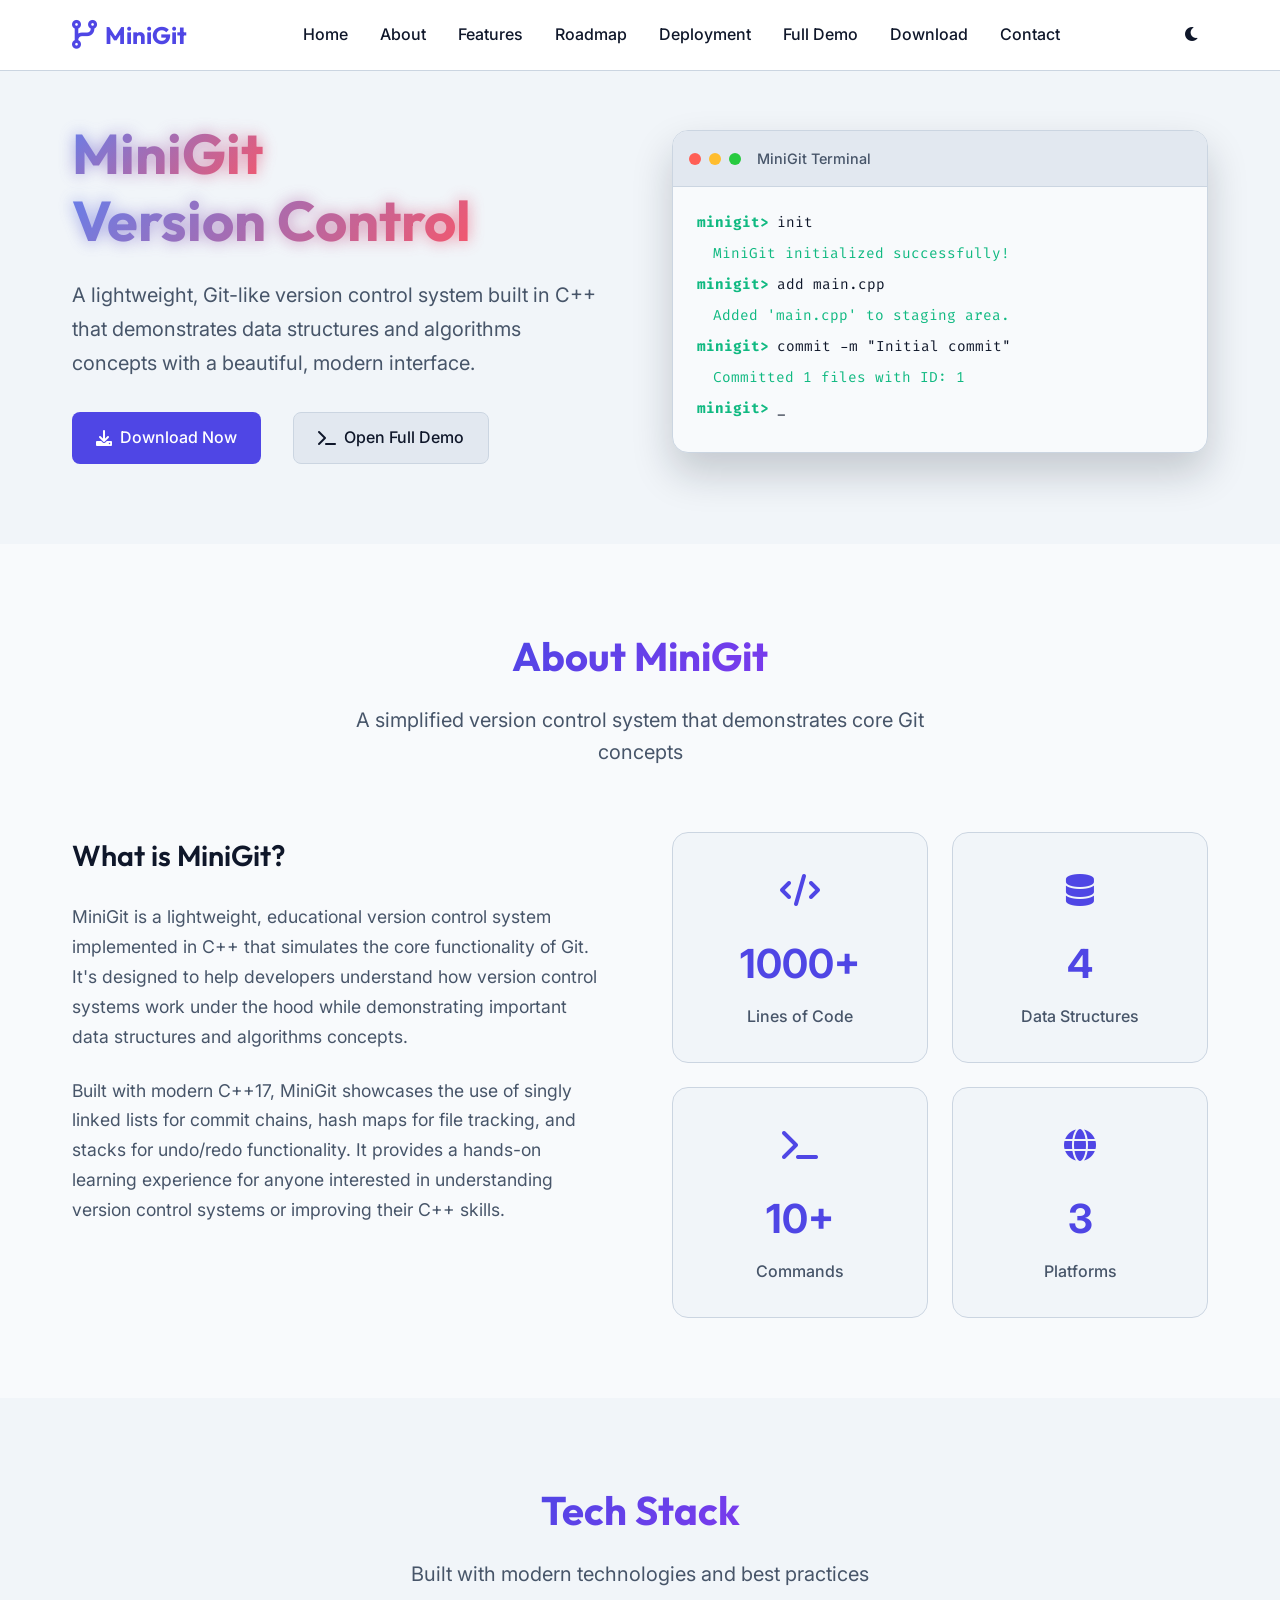
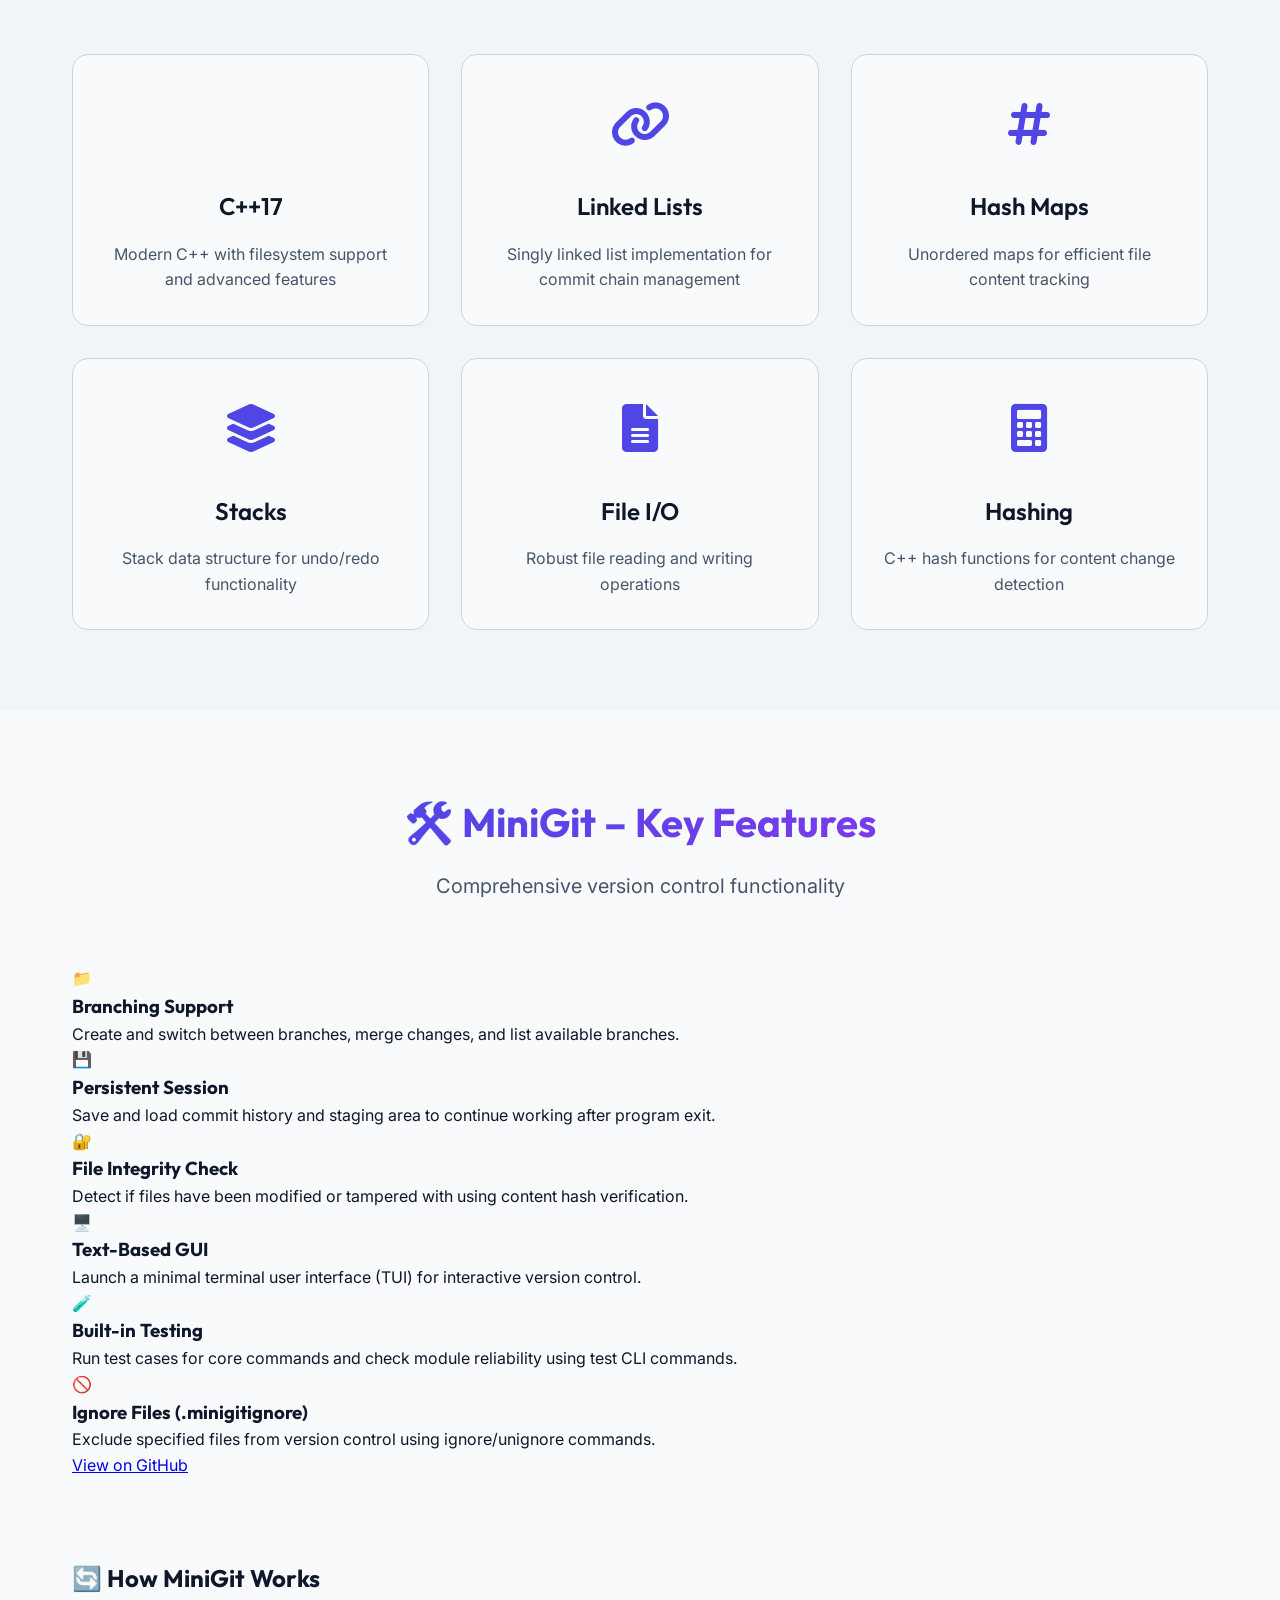
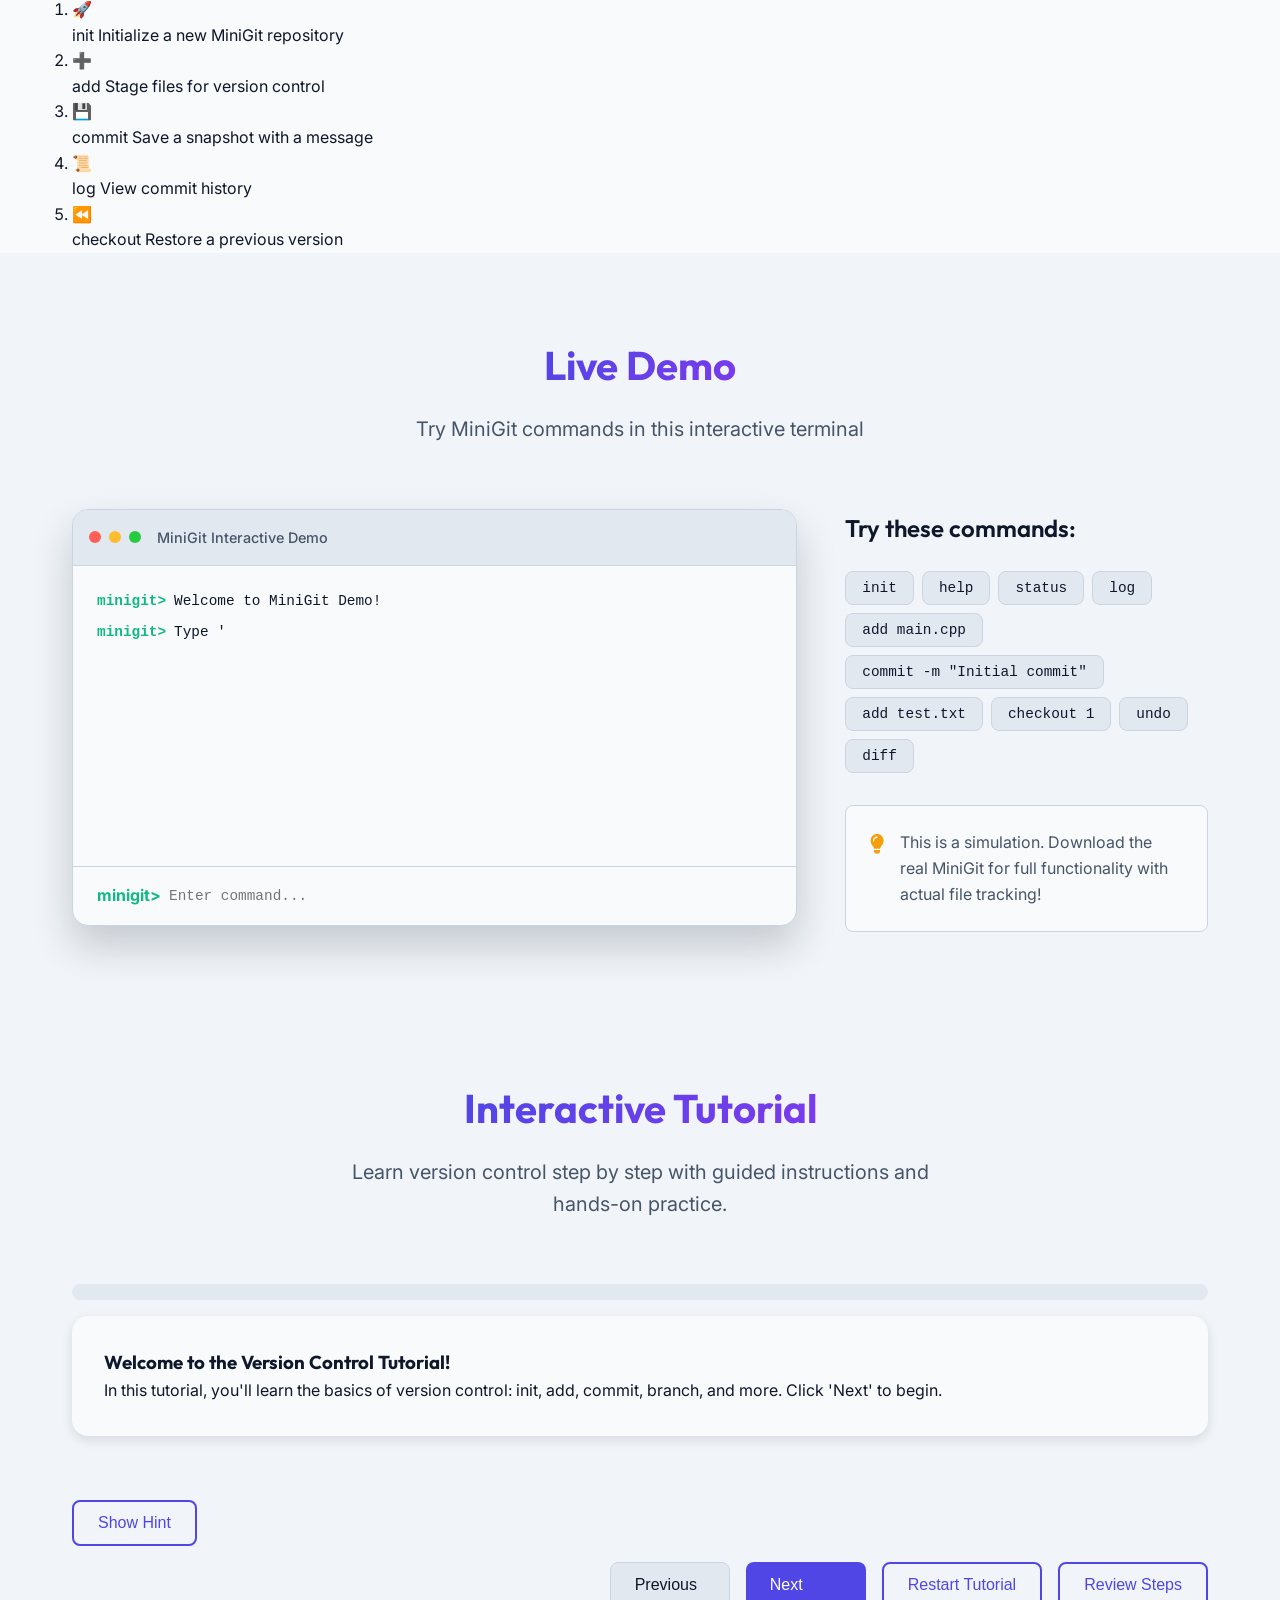
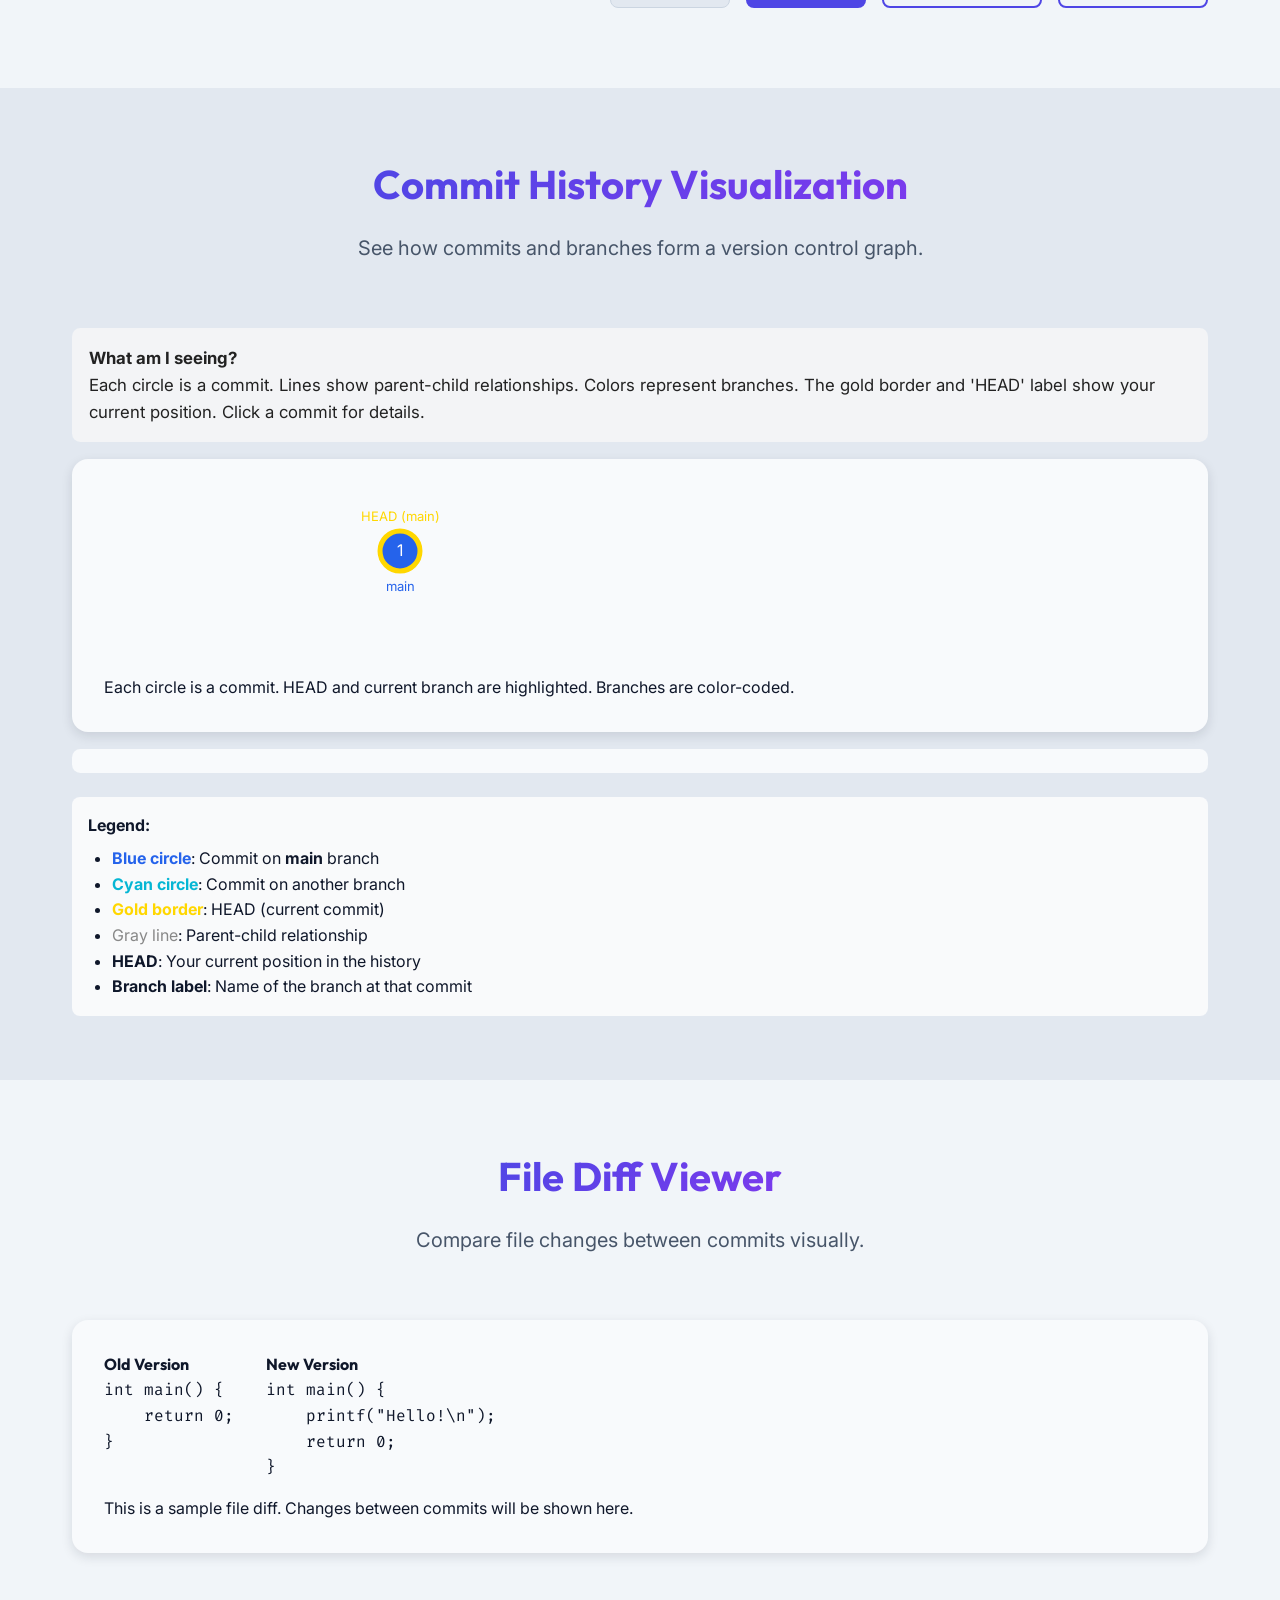
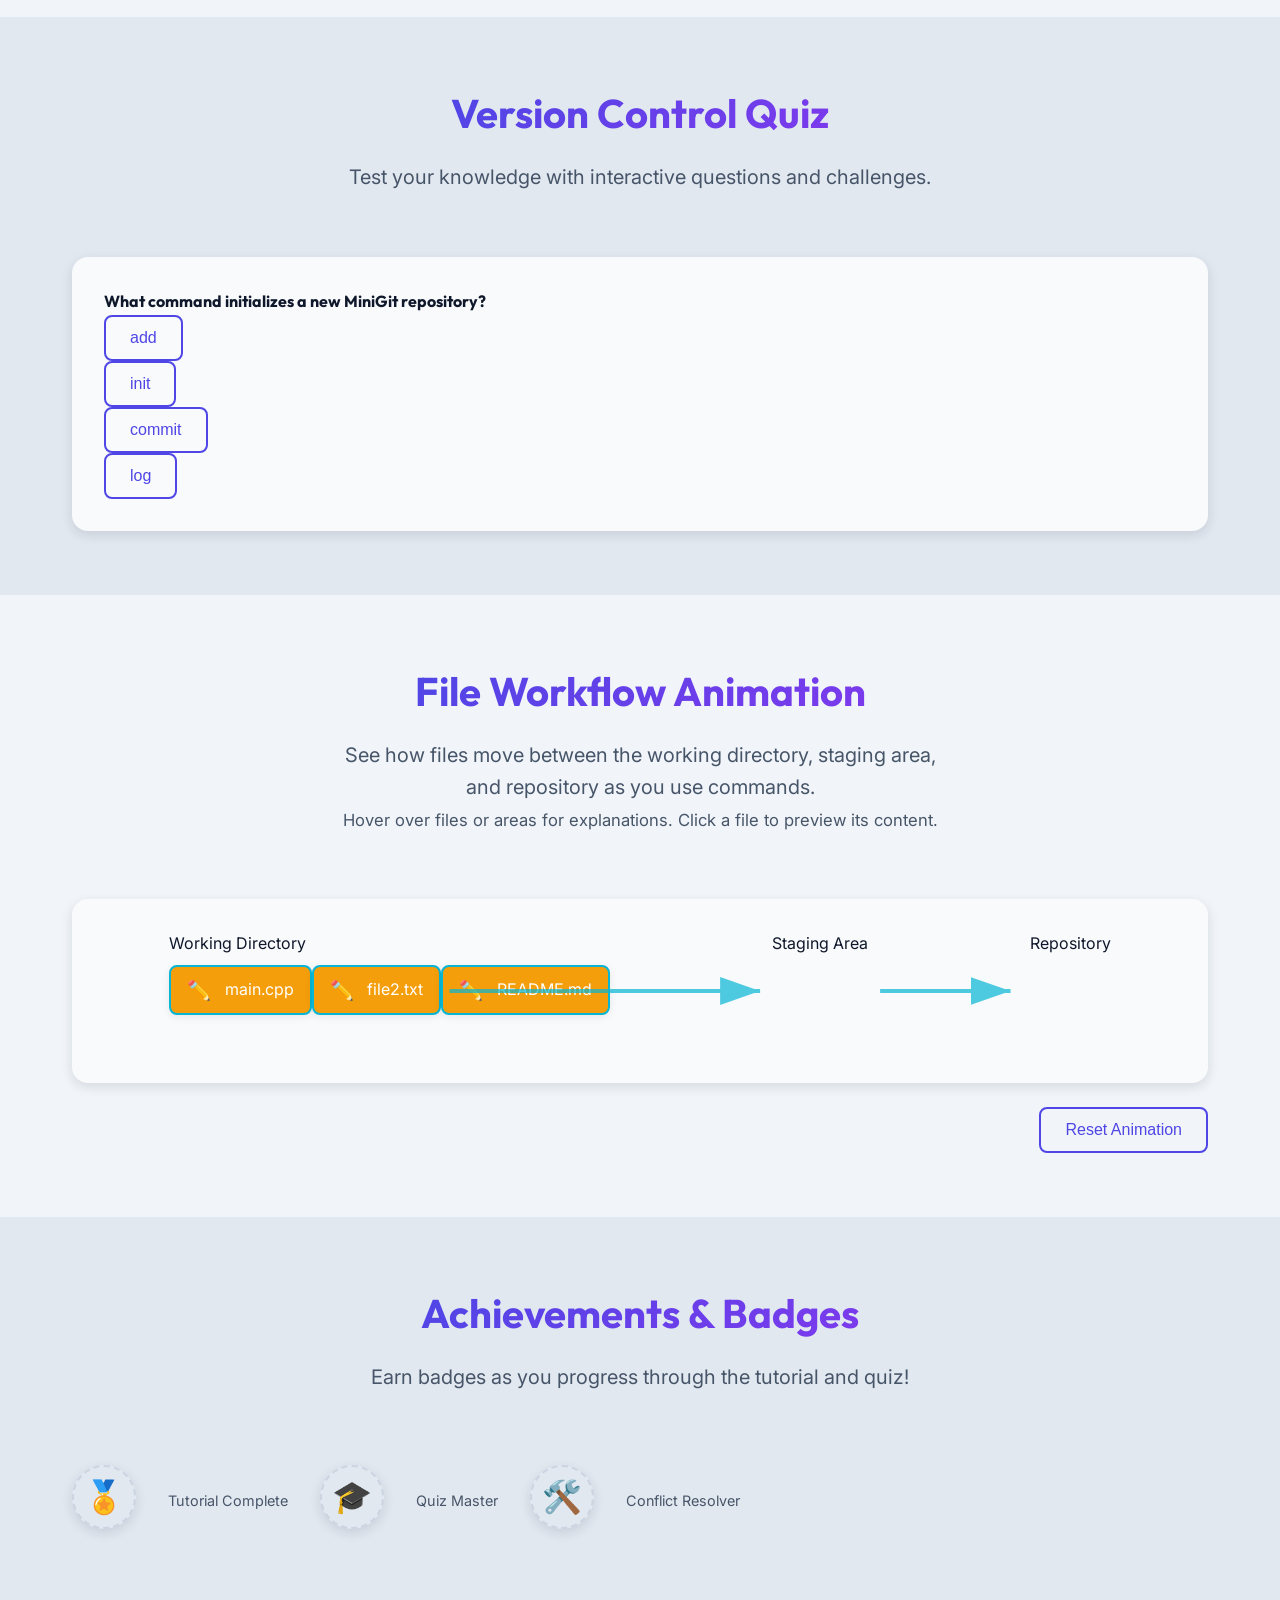
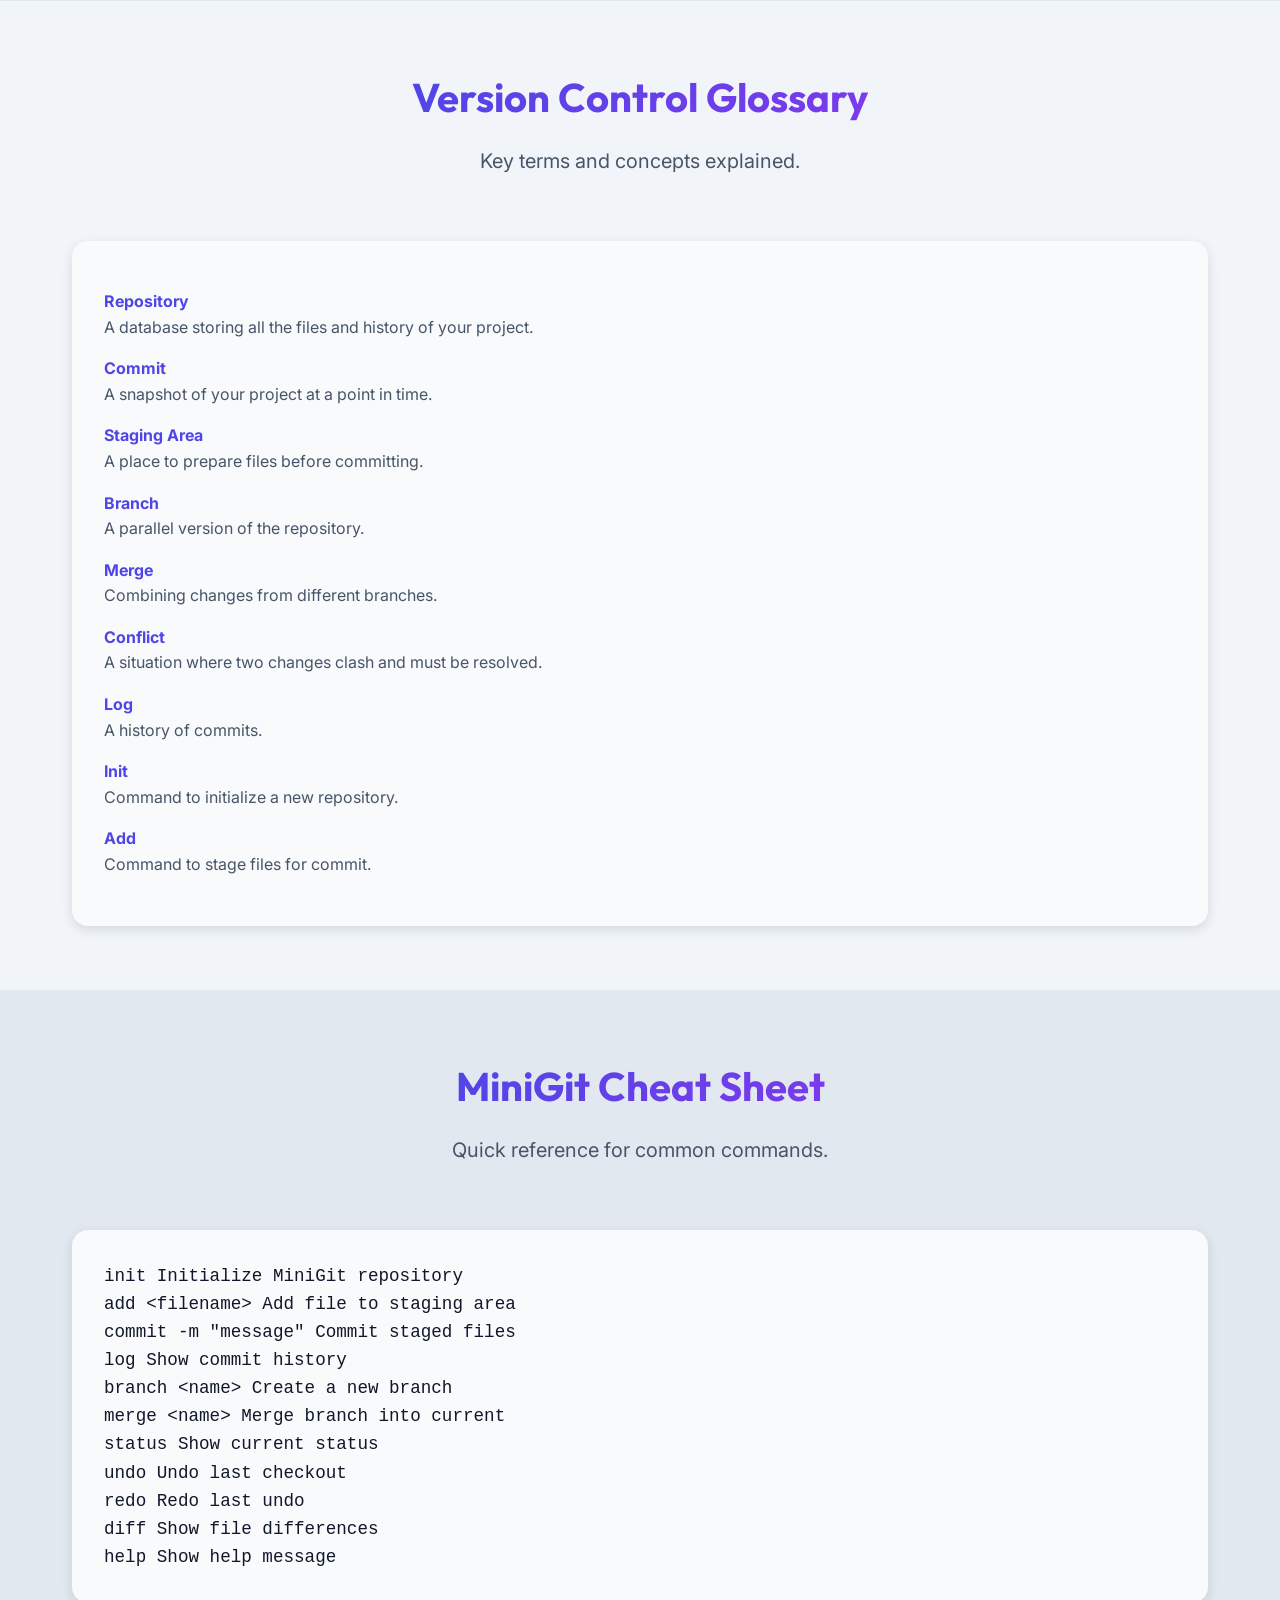
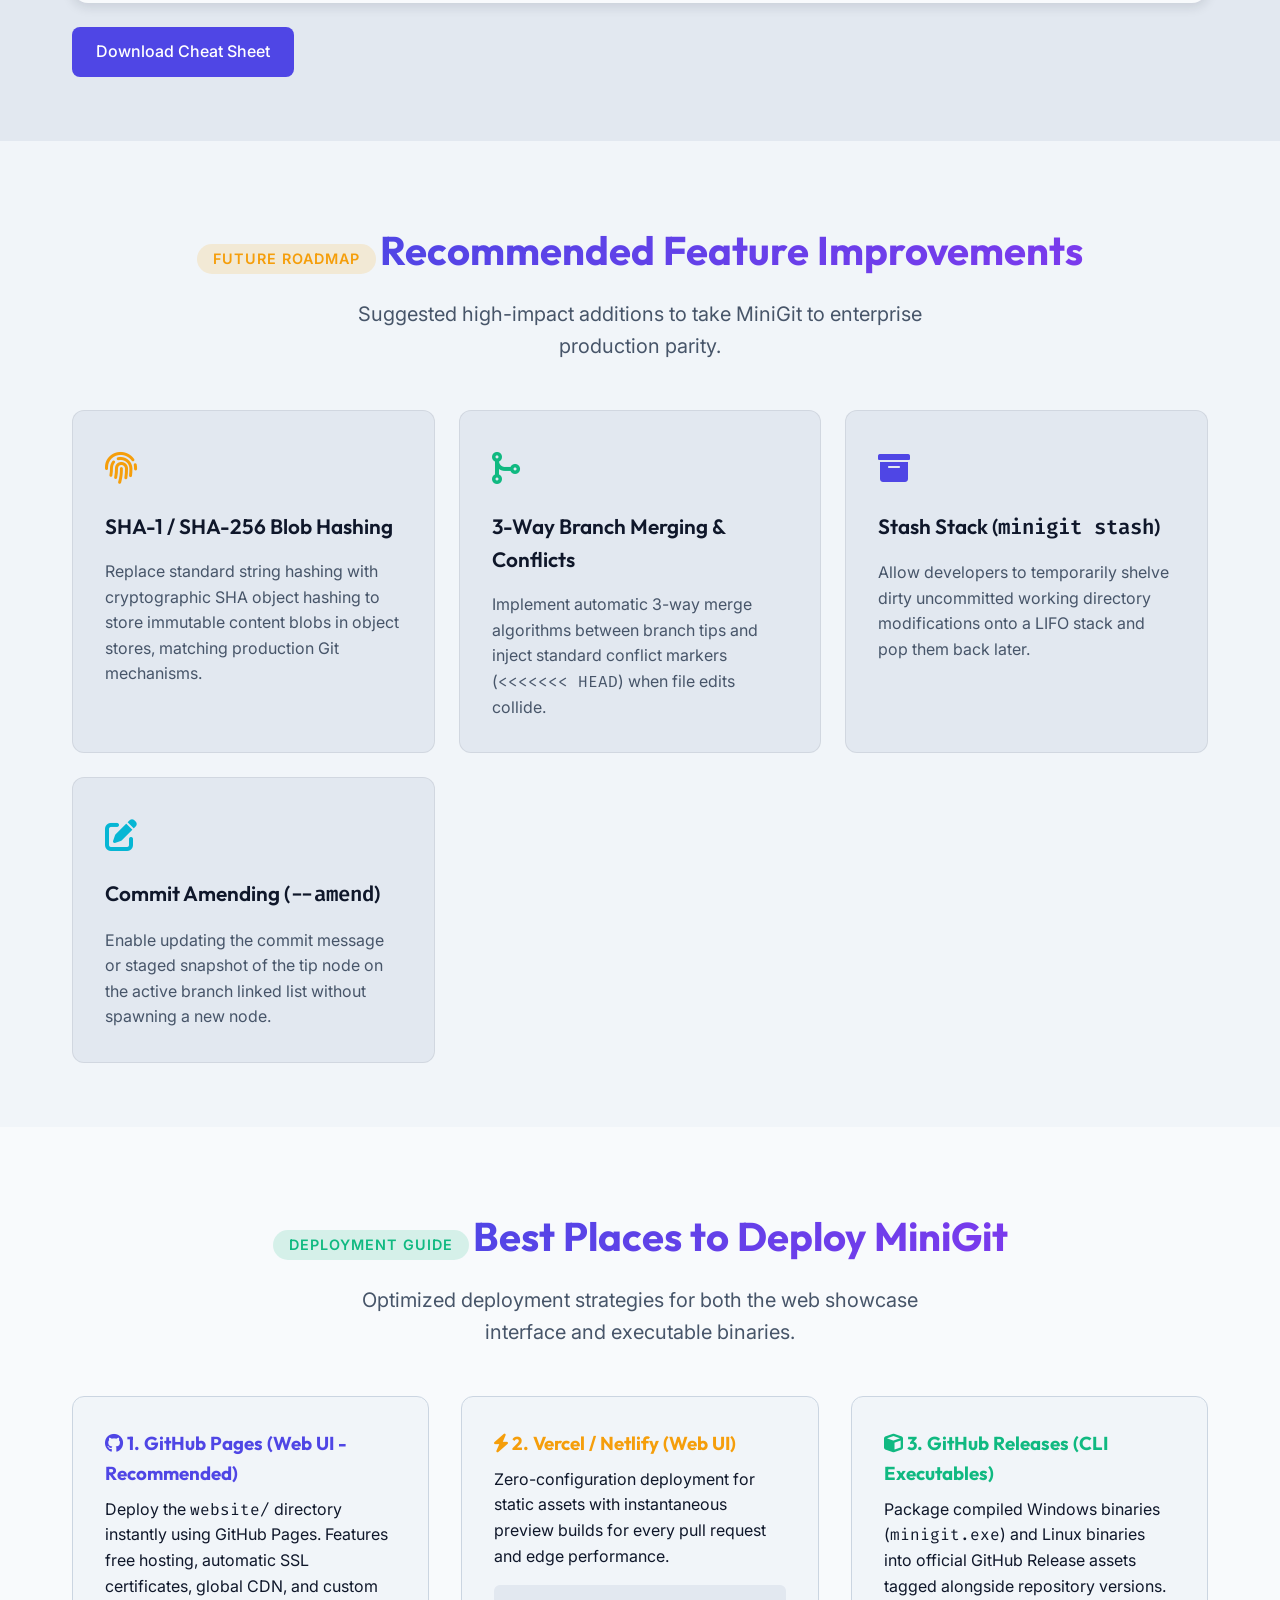
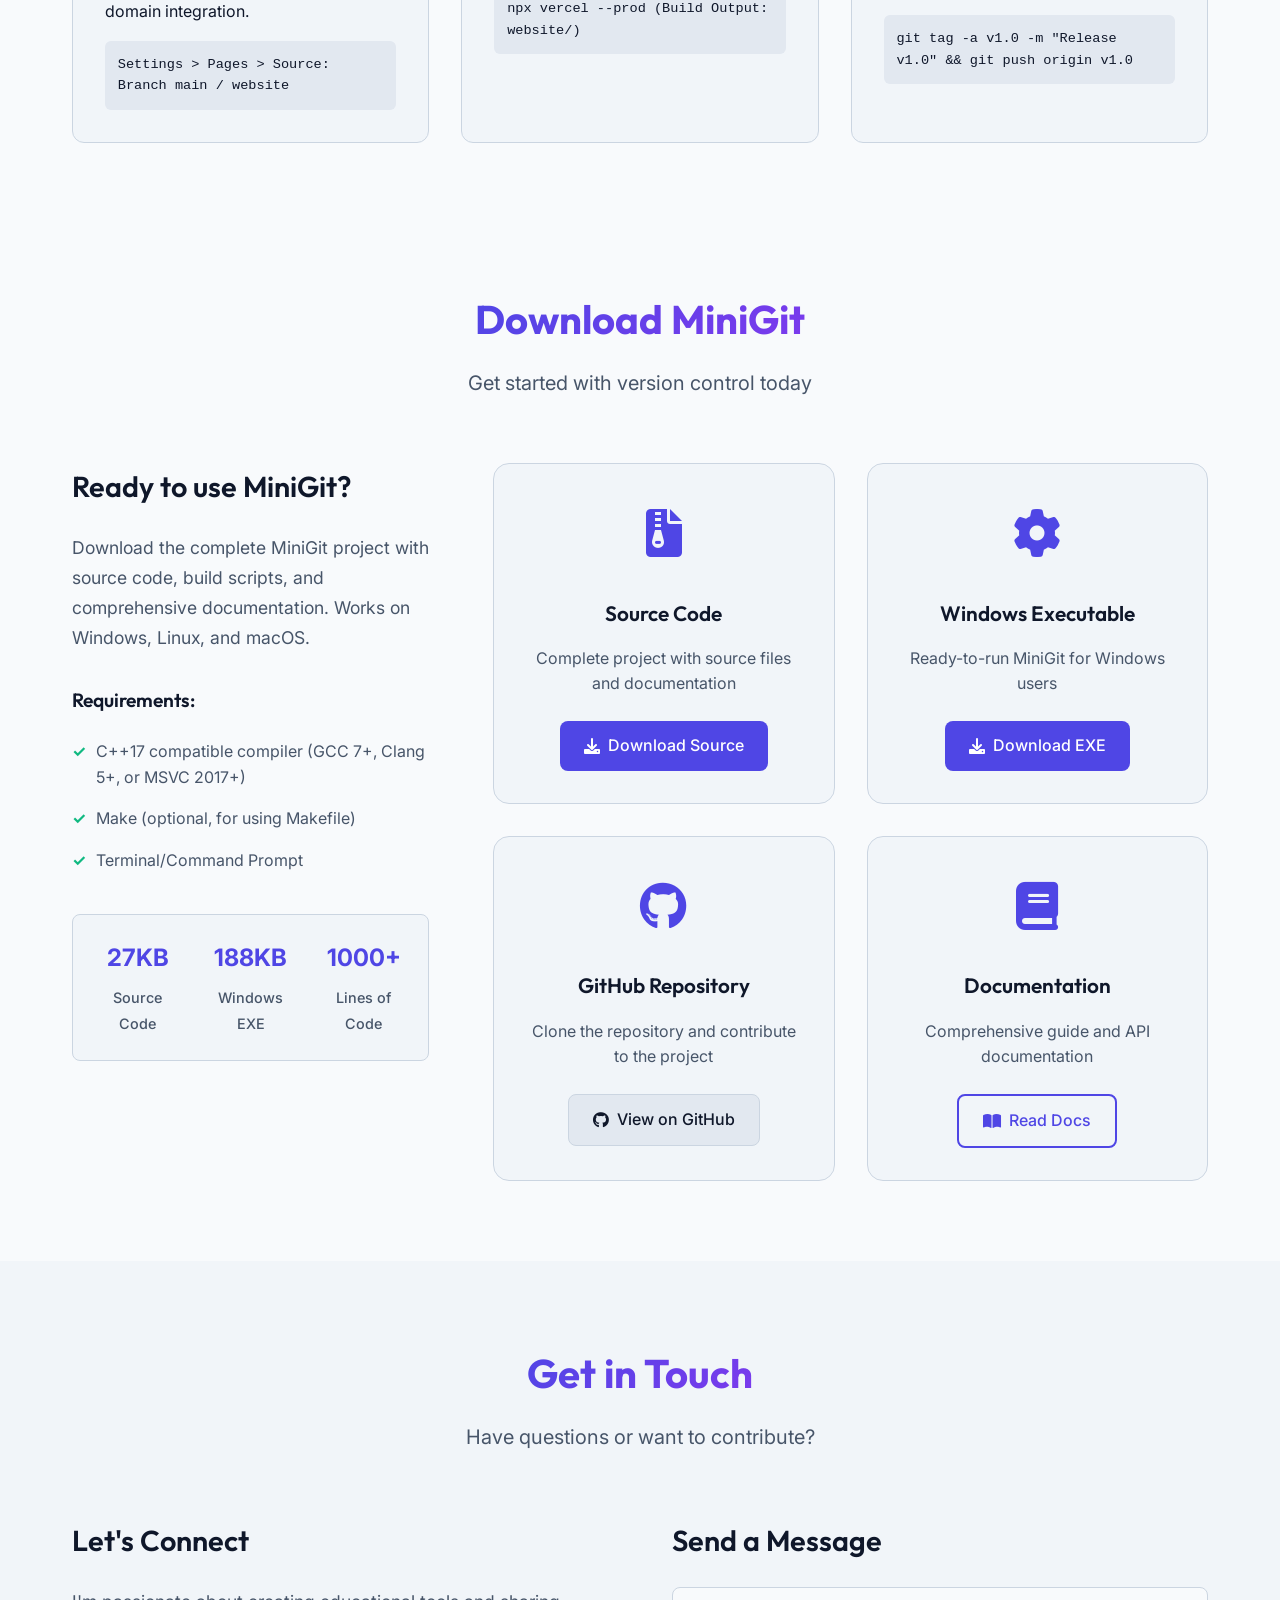
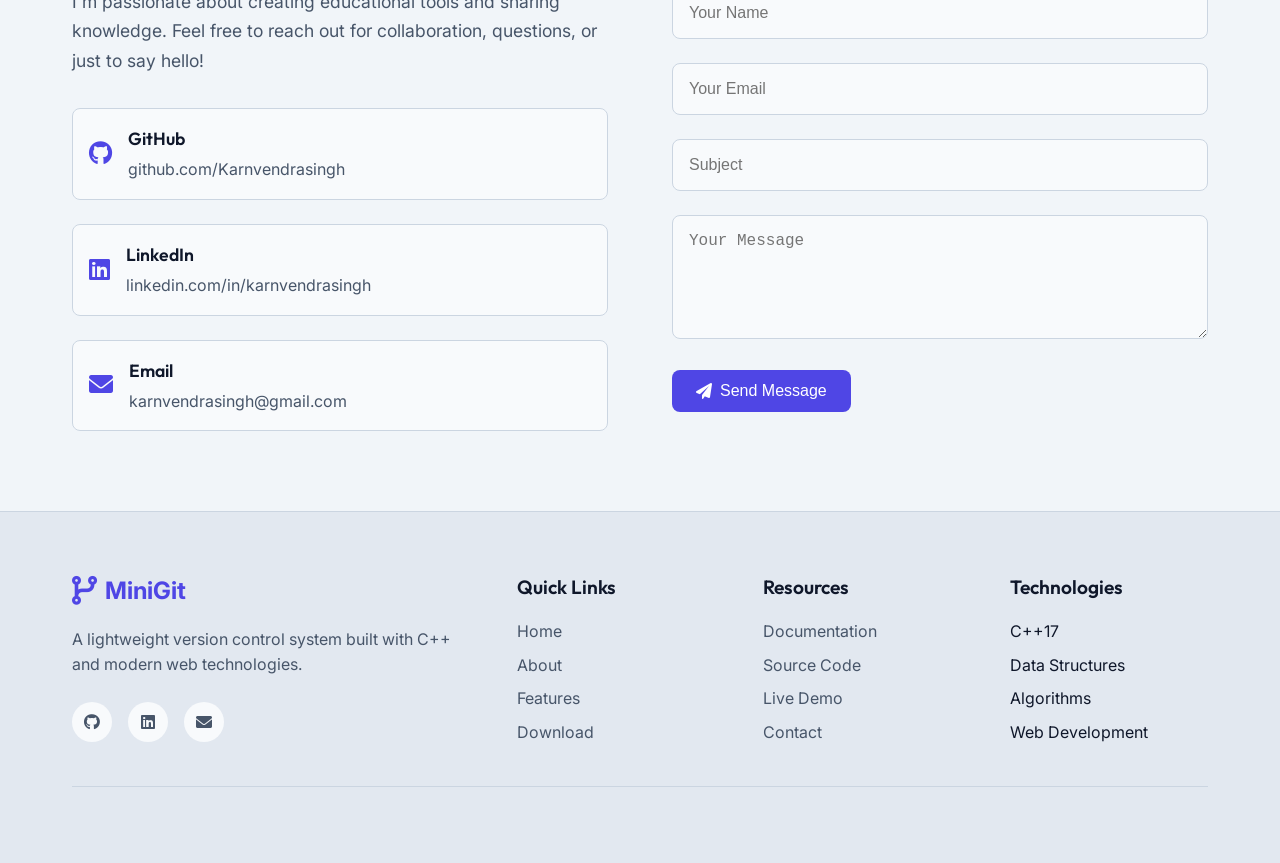
==== index.html @ 8b7ac1dd "ci & deployment: add root index.html redirect and GitHub Pages deployment workflow" ====
<!DOCTYPE html>
<html lang="en">
<head>
    <meta charset="UTF-8">
    <meta name="viewport" content="width=device-width, initial-scale=1.0">
    <meta http-equiv="refresh" content="0; url=./website/index.html">
    <title>MiniGit - Lightweight C++ Version Control System</title>
    <script>
        window.location.replace("./website/index.html");
    </script>
</head>
<body style="background-color: #0b0f17; color: #f8fafc; font-family: sans-serif; display: flex; align-items: center; justify-content: center; height: 100vh; margin: 0;">
    <div style="text-align: center;">
        <h2 style="color: #6366f1;">Loading MiniGit Portfolio & Terminal...</h2>
        <p>If you are not redirected automatically, <a href="./website/index.html" style="color: #f59e0b;">click here to open MiniGit</a>.</p>
    </div>
</body>
</html>
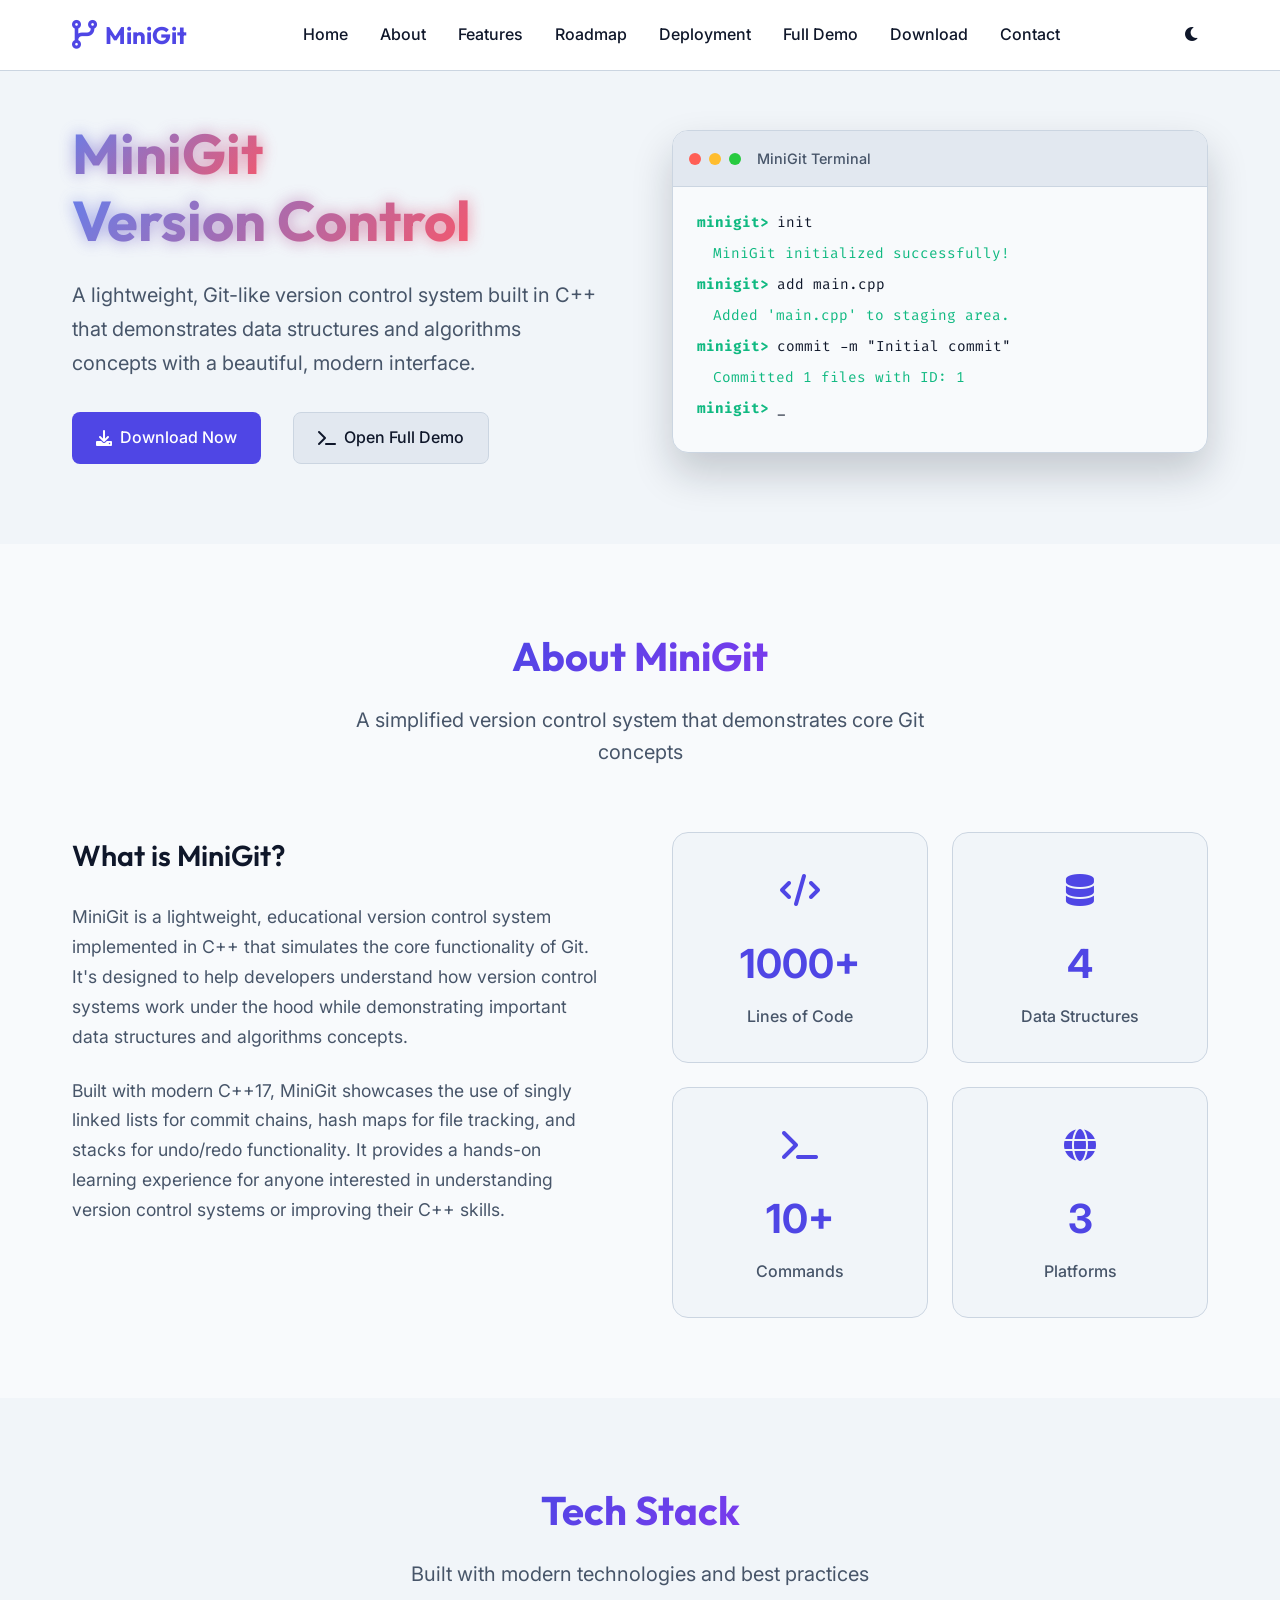
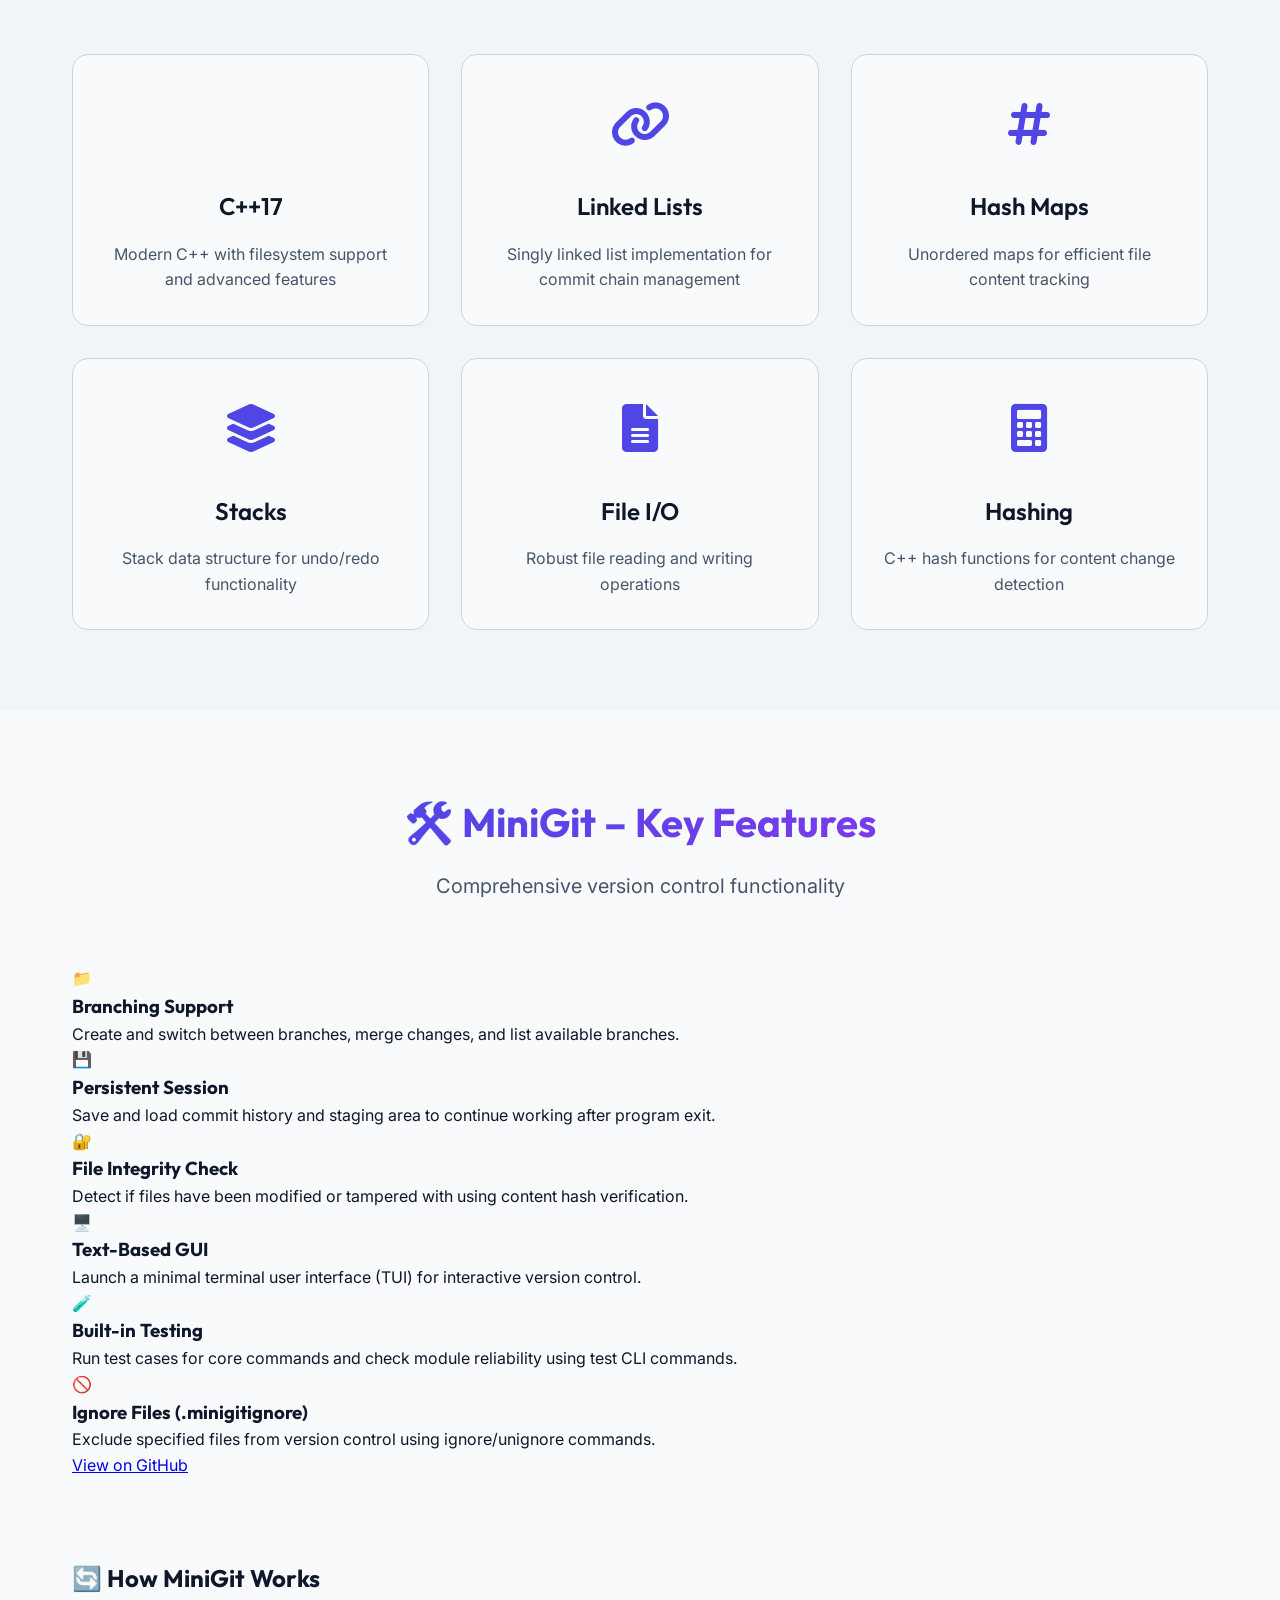
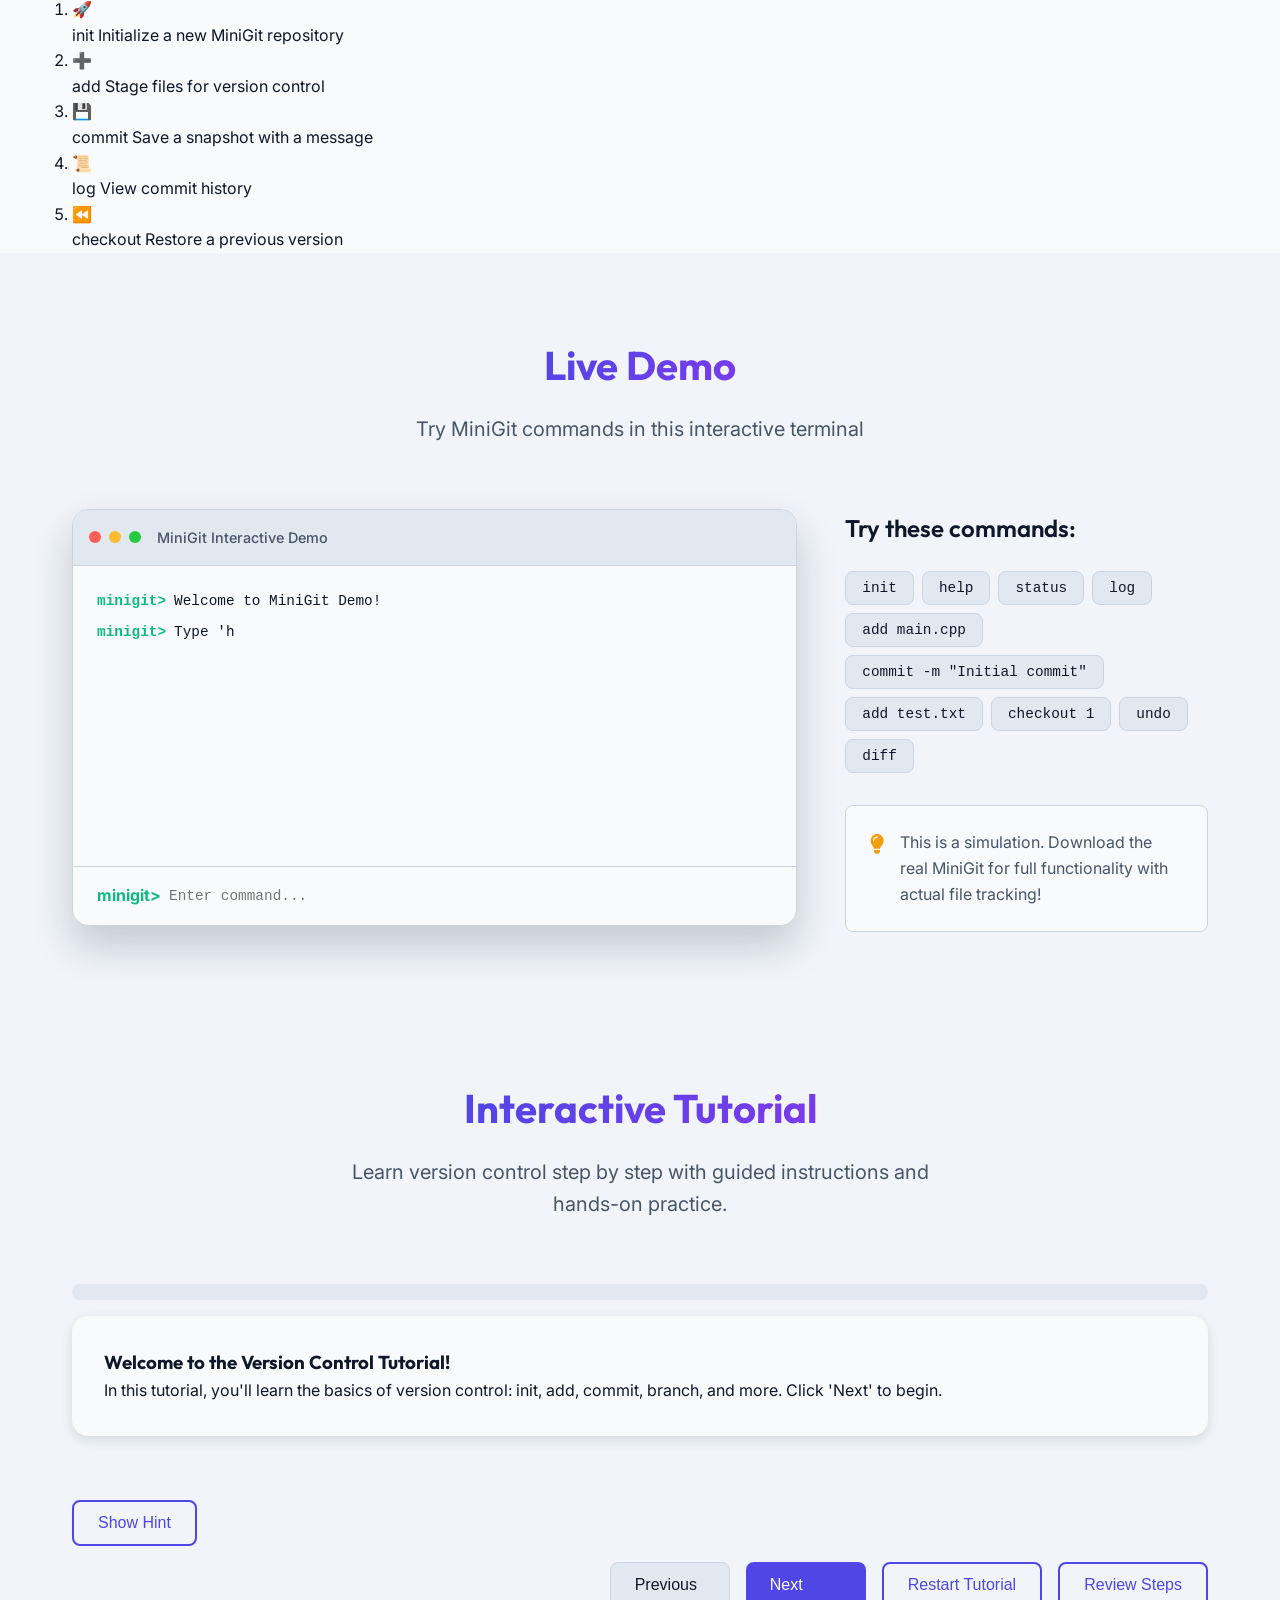
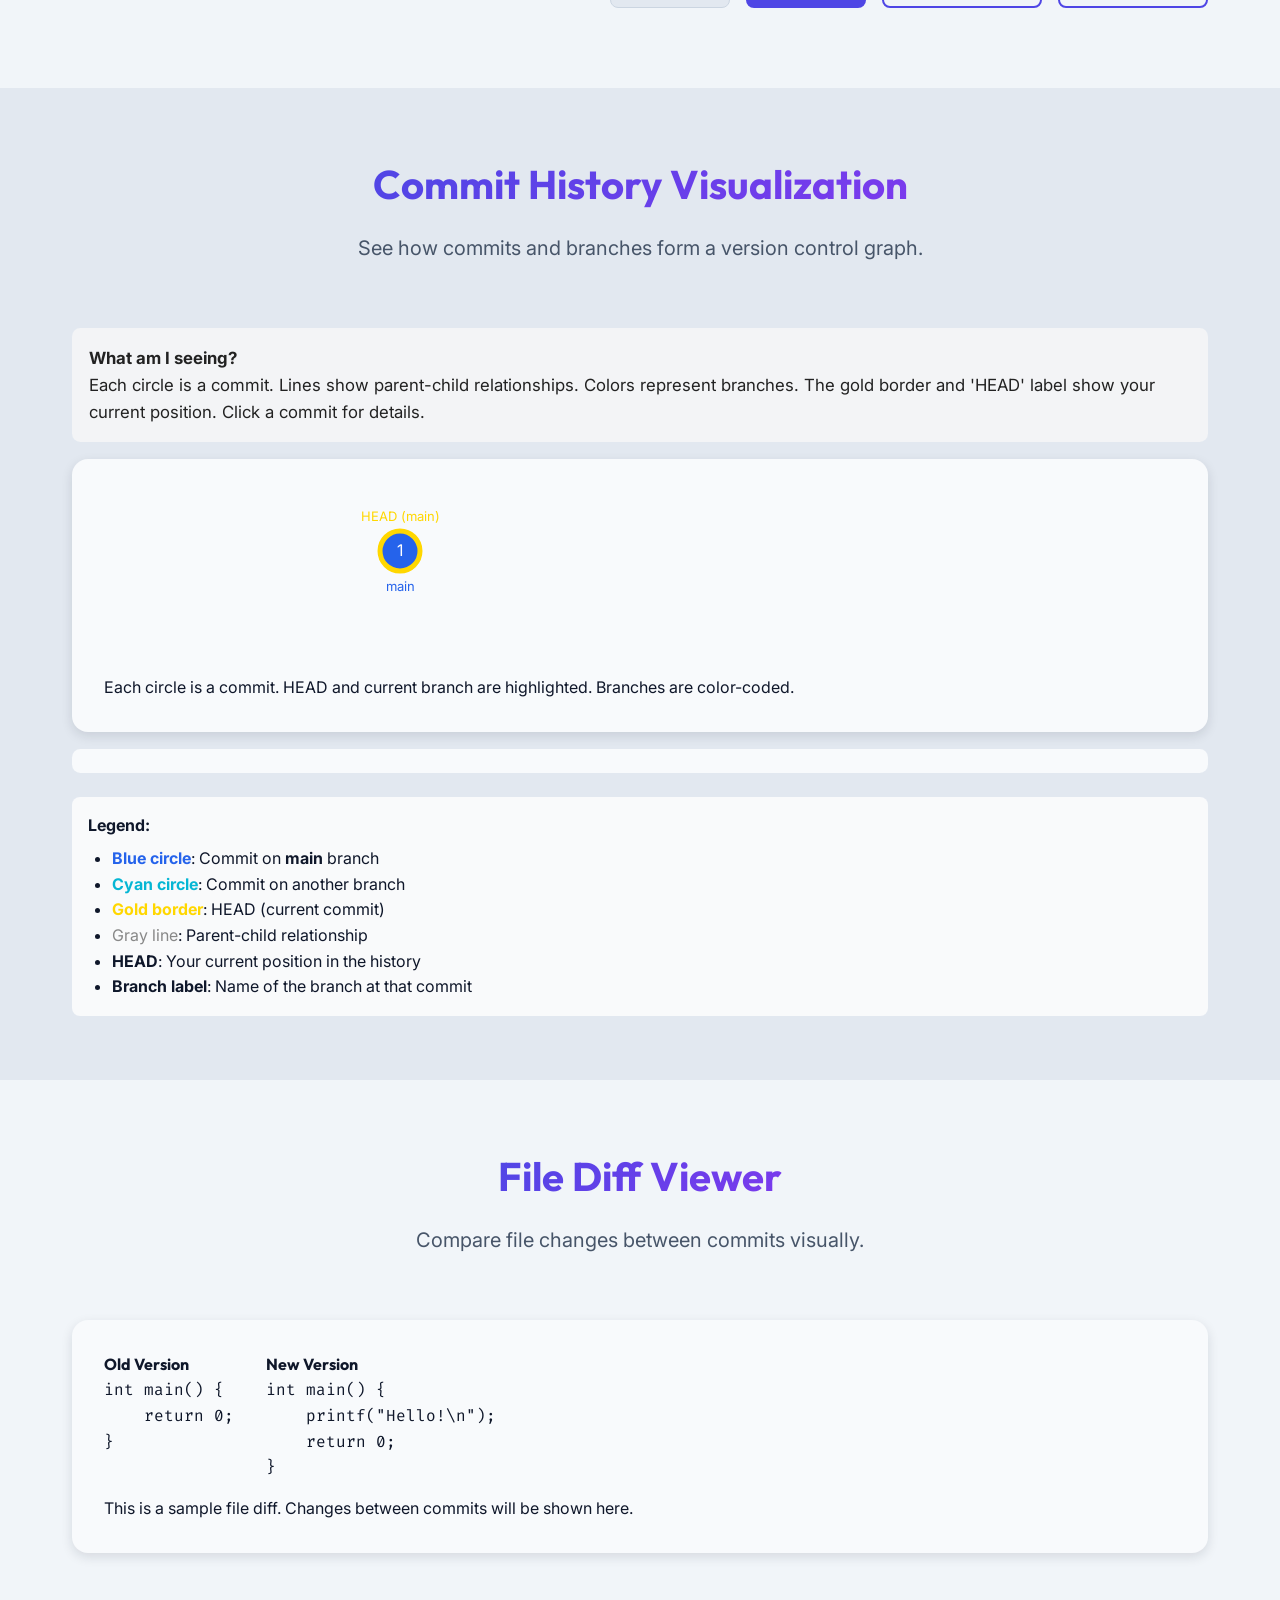
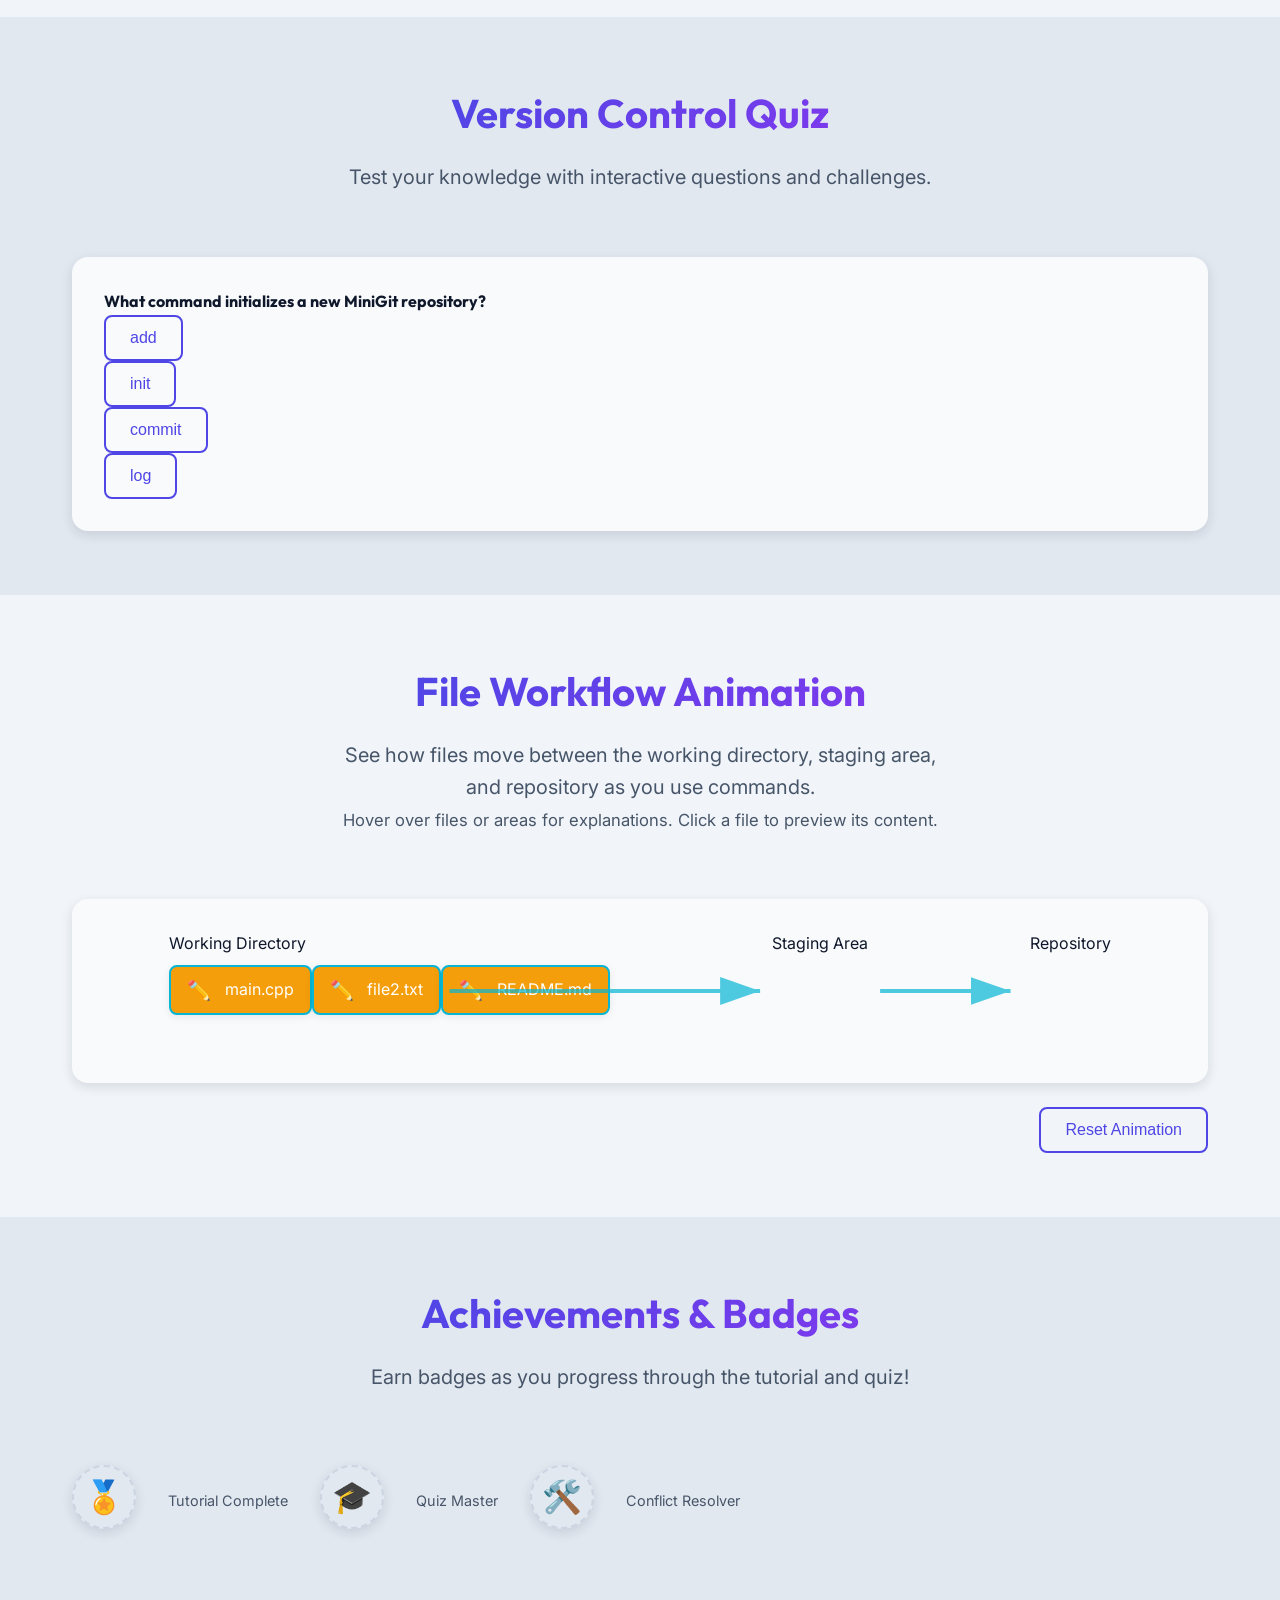
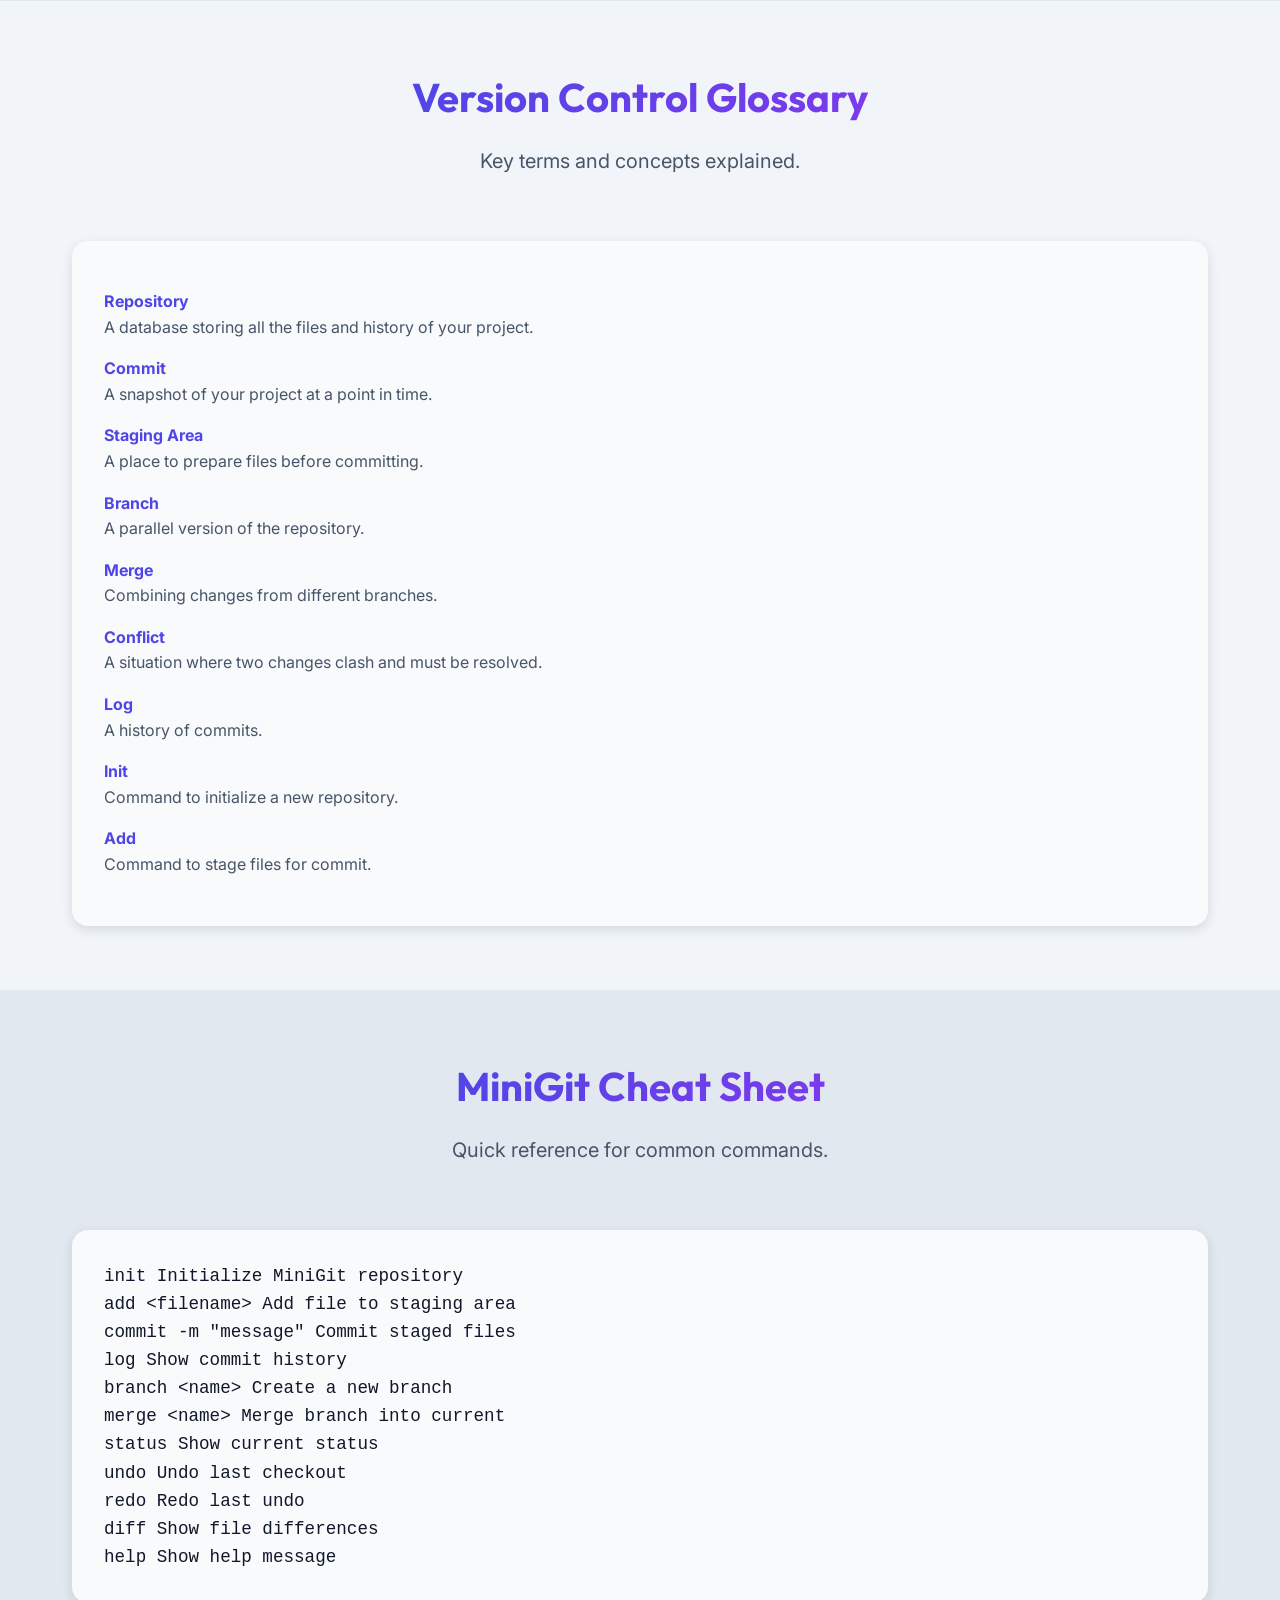
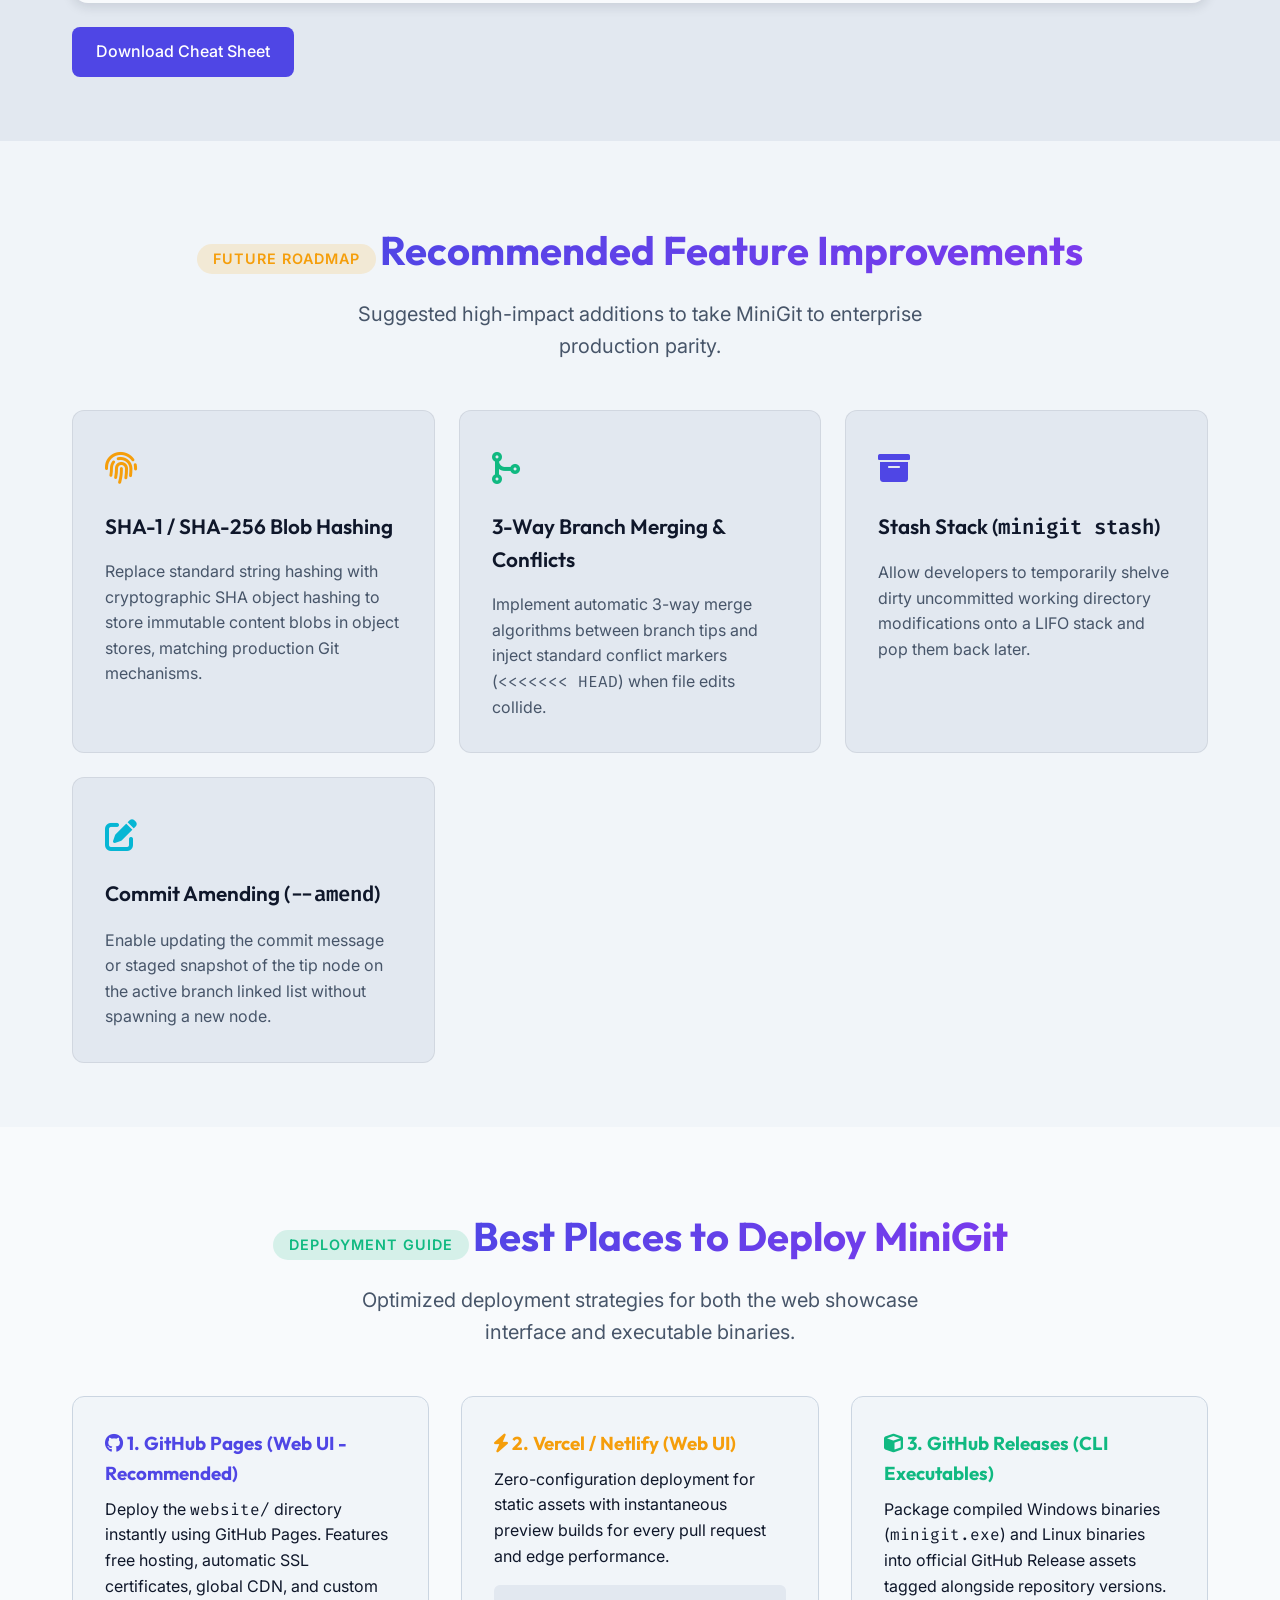
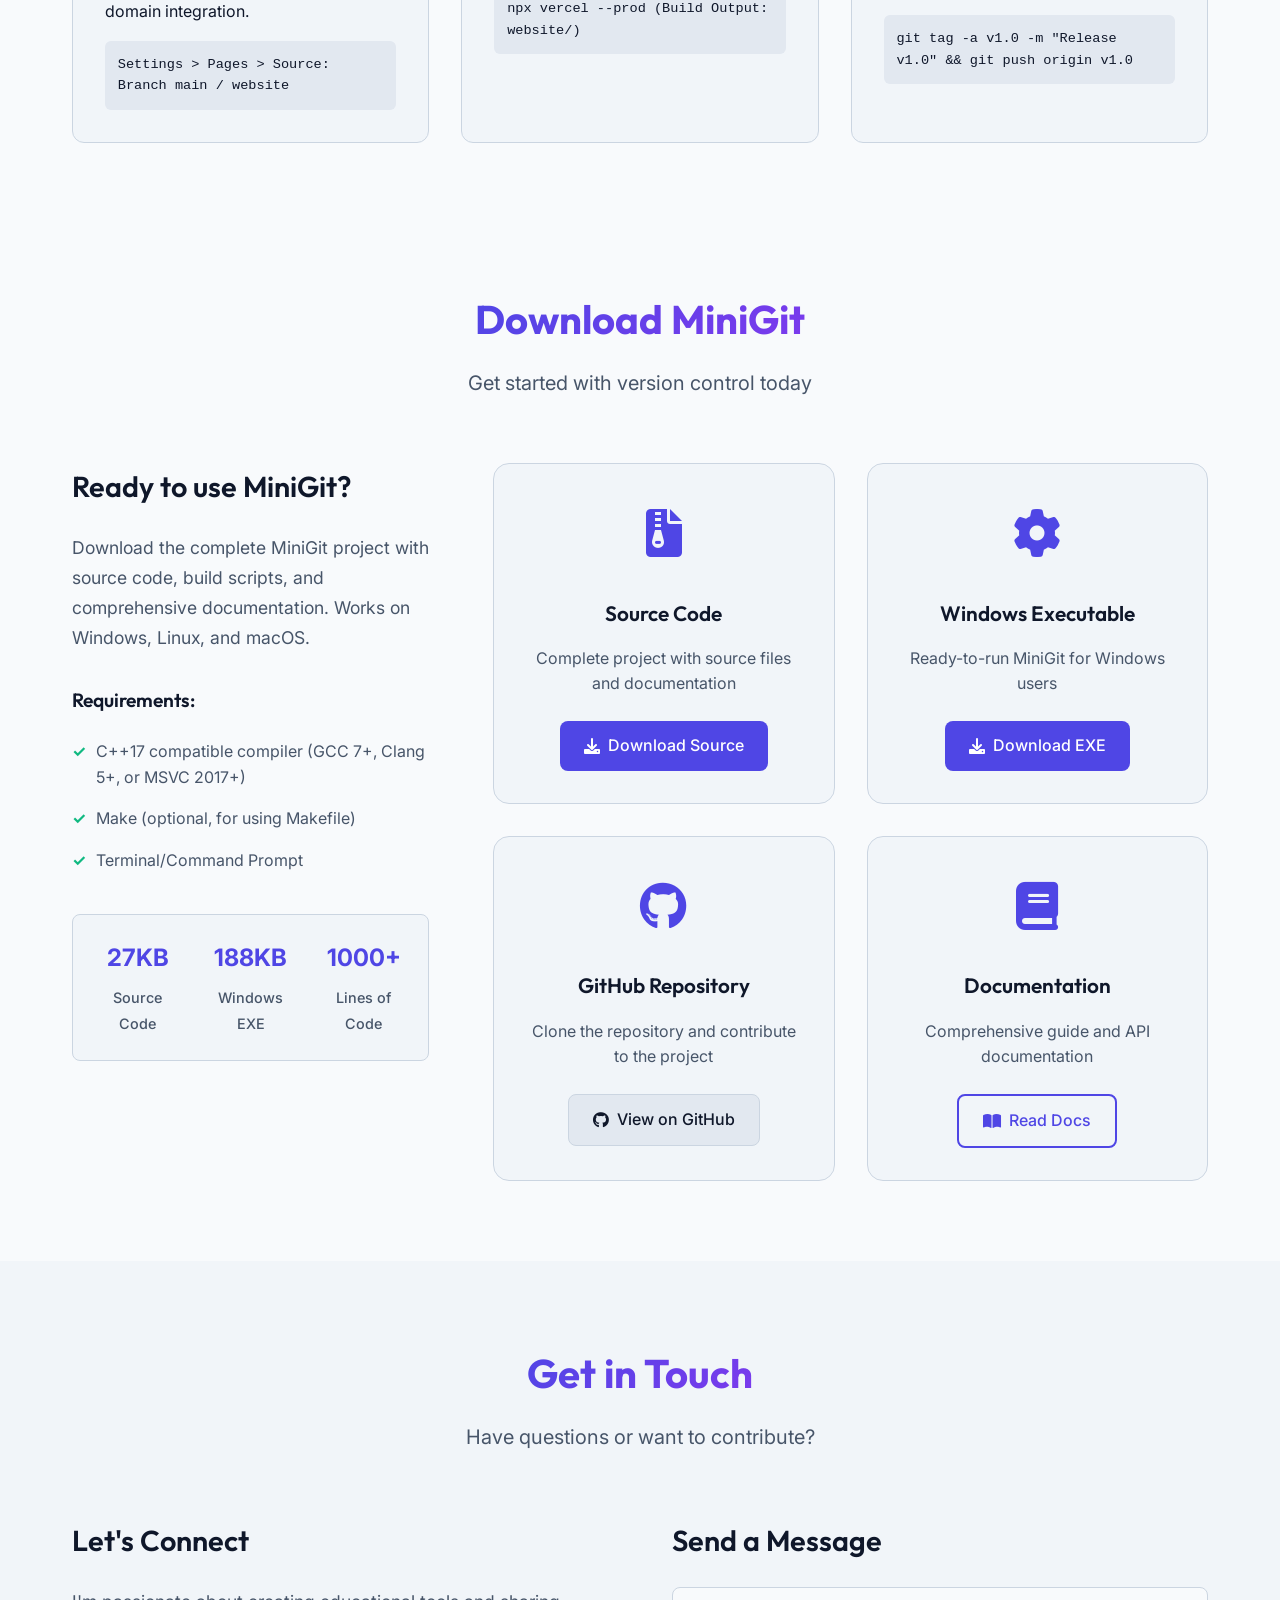
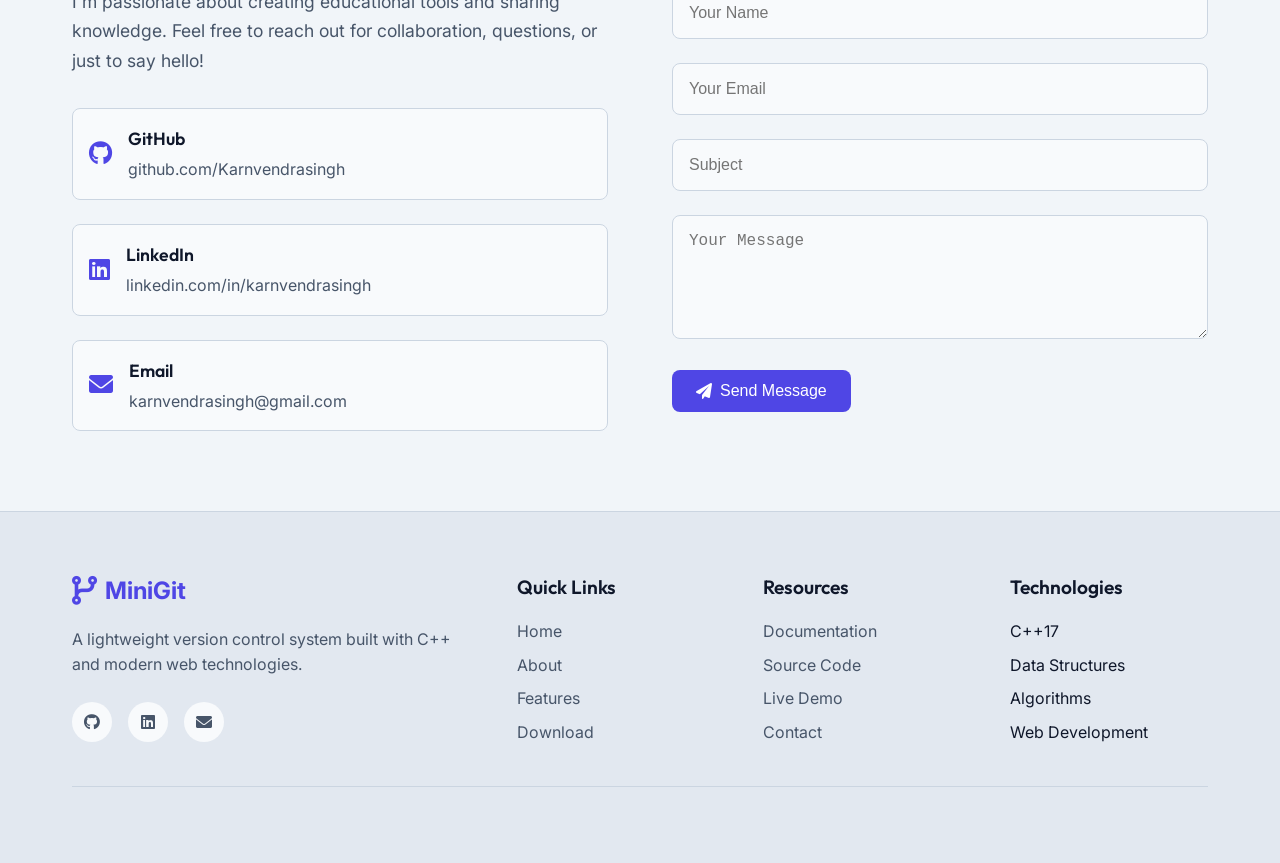
==== commit 424efa8e: "fix: move web UI to repository root, add .nojekyll, update GitHub Pages deploy workflow and live URL" ====
--- a/index.html
+++ b/index.html
@@ -3,16 +3,852 @@
 <head>
     <meta charset="UTF-8">
     <meta name="viewport" content="width=device-width, initial-scale=1.0">
-    <meta http-equiv="refresh" content="0; url=./website/index.html">
     <title>MiniGit - Lightweight C++ Version Control System</title>
+    <meta name="description" content="MiniGit is a lightweight, open-source version control system built in C++. Experience branching, commit history, file integrity, and more. Perfect for learning Git concepts and C++ data structures.">
+    <meta name="keywords" content="MiniGit, version control, C++, git, lightweight, open source, educational, commit, branch, file integrity, terminal, TUI, data structures, project, code, software, repository, source control, staging, commit history, undo, redo, merge, ignore, test, CLI, persistent session, educational project">
+    <meta name="author" content="Your Name">
+    <link rel="stylesheet" href="styles.css">
+    <link href="https://cdnjs.cloudflare.com/ajax/libs/font-awesome/6.0.0/css/all.min.css" rel="stylesheet">
+    <link href="https://fonts.googleapis.com/css2?family=Fira+Code:wght@400;500;600&family=Inter:wght@300;400;500;600;700&family=Outfit:wght@400;500;600;700;800&display=swap" rel="stylesheet">
+    <!-- AOS Animate On Scroll CSS -->
+    <link href="https://cdn.jsdelivr.net/npm/aos@2.3.4/dist/aos.css" rel="stylesheet">
+    <!-- Google Analytics GA4 (replace G-XXXXXXXXXX with your Measurement ID) -->
+    <!-- For GDPR compliance, consider showing a cookie consent banner before loading GA -->
+    <script async src="https://www.googletagmanager.com/gtag/js?id=G-XXXXXXXXXX"></script>
     <script>
-        window.location.replace("./website/index.html");
+      window.dataLayer = window.dataLayer || [];
+      function gtag(){dataLayer.push(arguments);}
+      gtag('js', new Date());
+      gtag('config', 'G-XXXXXXXXXX', { 'anonymize_ip': true });
     </script>
 </head>
-<body style="background-color: #0b0f17; color: #f8fafc; font-family: sans-serif; display: flex; align-items: center; justify-content: center; height: 100vh; margin: 0;">
-    <div style="text-align: center;">
-        <h2 style="color: #6366f1;">Loading MiniGit Portfolio & Terminal...</h2>
-        <p>If you are not redirected automatically, <a href="./website/index.html" style="color: #f59e0b;">click here to open MiniGit</a>.</p>
-    </div>
-</body>
-</html>
+    <body>
+        <!-- Skip to content link for accessibility -->
+        <a href="#main-content" class="skip-link" tabindex="0" style="position:absolute;left:-999px;top:auto;width:1px;height:1px;overflow:hidden;background:#fff;color:#2563eb;z-index:10000;">Skip to main content</a>
+        <!-- Loading Overlay -->
+        <div class="loading-overlay">
+            <div class="loading"></div>
+        </div>
+        
+        <!-- Navigation -->
+        <nav class="navbar" role="navigation" aria-label="Main Navigation">
+            <div class="nav-container">
+                <div class="nav-logo">
+                    <i class="fas fa-code-branch" aria-hidden="true"></i>
+                    <span>MiniGit</span>
+                </div>
+                <ul class="nav-menu">
+                    <li><a href="#home" class="nav-link" tabindex="0">Home</a></li>
+                    <li><a href="#about" class="nav-link" tabindex="0">About</a></li>
+                    <li><a href="#features" class="nav-link" tabindex="0">Features</a></li>
+                    <li><a href="#roadmap" class="nav-link" tabindex="0">Roadmap</a></li>
+                    <li><a href="#deployment" class="nav-link" tabindex="0">Deployment</a></li>
+                    <li><a href="./demo.html" class="nav-link" tabindex="0">Full Demo</a></li>
+                    <li><a href="#download" class="nav-link" tabindex="0">Download</a></li>
+                    <li><a href="#contact" class="nav-link" tabindex="0">Contact</a></li>
+                </ul>
+                <div class="theme-toggle" tabindex="0" role="button" aria-label="Toggle dark mode">
+                    <i class="fas fa-moon" id="theme-icon" aria-hidden="true"></i>
+                </div>
+                <div class="hamburger" tabindex="0" role="button" aria-label="Open navigation menu">
+                    <span class="bar"></span>
+                    <span class="bar"></span>
+                    <span class="bar"></span>
+                </div>
+            </div>
+        </nav>
+
+        <main id="main-content">
+        <!-- Hero Section -->
+        <section id="home" class="hero" aria-label="Home section">
+            <div class="hero-container">
+                <div class="hero-content">
+                    <h1 class="hero-title">
+                        <span class="gradient-text" data-text="MiniGit">MiniGit</span>
+                        <span class="gradient-text" data-text="Version Control">Version Control</span>
+                    </h1>
+                    <p class="hero-subtitle">
+                        A lightweight, Git-like version control system built in C++ that demonstrates 
+                        data structures and algorithms concepts with a beautiful, modern interface.
+                    </p>
+                    <div class="hero-buttons">
+                        <a href="#download" class="btn btn-primary" tabindex="0" aria-label="Download Now">
+                            <i class="fas fa-download" aria-hidden="true"></i>
+                            Download Now
+                        </a>
+                        <a href="demo.html" class="btn btn-secondary" tabindex="0" aria-label="Full Interactive Demo" style="margin-left:1em;">
+                            <i class="fas fa-terminal" aria-hidden="true"></i>
+                            Open Full Demo
+                        </a>
+                    </div>
+                </div>
+                <div class="hero-visual">
+                    <div class="terminal-window" aria-label="MiniGit Terminal Simulation">
+                        <div class="terminal-header">
+                            <div class="terminal-buttons">
+                                <span class="btn-red" aria-hidden="true"></span>
+                                <span class="btn-yellow" aria-hidden="true"></span>
+                                <span class="btn-green" aria-hidden="true"></span>
+                            </div>
+                            <div class="terminal-title">MiniGit Terminal</div>
+                        </div>
+                        <div class="terminal-content">
+                            <div class="terminal-line">
+                                <span class="prompt">minigit&gt;</span>
+                                <span class="command">init</span>
+                            </div>
+                            <div class="terminal-line output">
+                                <span class="success">MiniGit initialized successfully!</span>
+                            </div>
+                            <div class="terminal-line">
+                                <span class="prompt">minigit&gt;</span>
+                                <span class="command">add main.cpp</span>
+                            </div>
+                            <div class="terminal-line output">
+                                <span class="success">Added 'main.cpp' to staging area.</span>
+                            </div>
+                            <div class="terminal-line">
+                                <span class="prompt">minigit&gt;</span>
+                                <span class="command">commit -m "Initial commit"</span>
+                            </div>
+                            <div class="terminal-line output">
+                                <span class="success">Committed 1 files with ID: 1</span>
+                            </div>
+                            <div class="terminal-line">
+                                <span class="prompt">minigit&gt;</span>
+                                <span class="command">_</span>
+                            </div>
+                        </div>
+                    </div>
+                </div>
+            </div>
+        </section>
+
+        <!-- About Section -->
+        <section id="about" class="about">
+            <div class="container">
+                <div class="section-header">
+                    <h2>About MiniGit</h2>
+                    <p>A simplified version control system that demonstrates core Git concepts</p>
+                </div>
+                <div class="about-content">
+                    <div class="about-text">
+                        <h3>What is MiniGit?</h3>
+                        <p>
+                            MiniGit is a lightweight, educational version control system implemented in C++ that 
+                            simulates the core functionality of Git. It's designed to help developers understand 
+                            how version control systems work under the hood while demonstrating important data 
+                            structures and algorithms concepts.
+                        </p>
+                        <p>
+                            Built with modern C++17, MiniGit showcases the use of singly linked lists for commit 
+                            chains, hash maps for file tracking, and stacks for undo/redo functionality. It provides 
+                            a hands-on learning experience for anyone interested in understanding version control 
+                            systems or improving their C++ skills.
+                        </p>
+                    </div>
+                    <div class="about-stats">
+                        <div class="stat-card" data-aos="fade-up">
+                            <div class="stat-icon">
+                                <i class="fas fa-code"></i>
+                            </div>
+                            <div class="stat-number">1000+</div>
+                            <div class="stat-label">Lines of Code</div>
+                        </div>
+                        <div class="stat-card" data-aos="fade-up" data-aos-delay="100">
+                            <div class="stat-icon">
+                                <i class="fas fa-database"></i>
+                            </div>
+                            <div class="stat-number">4</div>
+                            <div class="stat-label">Data Structures</div>
+                        </div>
+                        <div class="stat-card" data-aos="fade-up" data-aos-delay="200">
+                            <div class="stat-icon">
+                                <i class="fas fa-terminal"></i>
+                            </div>
+                            <div class="stat-number">10+</div>
+                            <div class="stat-label">Commands</div>
+                        </div>
+                        <div class="stat-card" data-aos="fade-up" data-aos-delay="300">
+                            <div class="stat-icon">
+                                <i class="fas fa-globe"></i>
+                            </div>
+                            <div class="stat-number">3</div>
+                            <div class="stat-label">Platforms</div>
+                        </div>
+                    </div>
+                </div>
+            </div>
+        </section>
+
+        <!-- Tech Stack Section -->
+        <section class="tech-stack">
+            <div class="container">
+                <div class="section-header">
+                    <h2>Tech Stack</h2>
+                    <p>Built with modern technologies and best practices</p>
+                </div>
+                <div class="tech-grid">
+                    <div class="tech-card">
+                        <div class="tech-icon">
+                            <i class="fab fa-cpp"></i>
+                        </div>
+                        <h3>C++17</h3>
+                        <p>Modern C++ with filesystem support and advanced features</p>
+                    </div>
+                    <div class="tech-card">
+                        <div class="tech-icon">
+                            <i class="fas fa-link"></i>
+                        </div>
+                        <h3>Linked Lists</h3>
+                        <p>Singly linked list implementation for commit chain management</p>
+                    </div>
+                    <div class="tech-card">
+                        <div class="tech-icon">
+                            <i class="fas fa-hashtag"></i>
+                        </div>
+                        <h3>Hash Maps</h3>
+                        <p>Unordered maps for efficient file content tracking</p>
+                    </div>
+                    <div class="tech-card">
+                        <div class="tech-icon">
+                            <i class="fas fa-layer-group"></i>
+                        </div>
+                        <h3>Stacks</h3>
+                        <p>Stack data structure for undo/redo functionality</p>
+                    </div>
+                    <div class="tech-card">
+                        <div class="tech-icon">
+                            <i class="fas fa-file-alt"></i>
+                        </div>
+                        <h3>File I/O</h3>
+                        <p>Robust file reading and writing operations</p>
+                    </div>
+                    <div class="tech-card">
+                        <div class="tech-icon">
+                            <i class="fas fa-calculator"></i>
+                        </div>
+                        <h3>Hashing</h3>
+                        <p>C++ hash functions for content change detection</p>
+                    </div>
+                </div>
+            </div>
+        </section>
+
+        <!-- Features Section -->
+        <section id="features" class="features bg-gray-50 py-12">
+            <div class="container max-w-4xl mx-auto px-4">
+                <div class="section-header mb-8">
+                    <h2 class="text-3xl font-bold text-center flex items-center justify-center gap-2" data-aos="fade-up">
+                      <span>🛠️</span>
+                      <span>MiniGit – Key Features</span>
+                    </h2>
+                    <p class="text-center text-gray-600" data-aos="fade-up" data-aos-delay="100">Comprehensive version control functionality</p>
+                </div>
+                <div class="grid gap-6 sm:grid-cols-2 lg:grid-cols-3">
+                  <!-- Branching Support -->
+                  <div class="bg-white rounded-xl shadow-md p-6 flex flex-col items-center hover:shadow-lg transition" data-aos="zoom-in">
+                    <div class="text-4xl mb-3">📁</div>
+                    <h3 class="font-semibold text-lg mb-2">Branching Support</h3>
+                    <p class="text-gray-600 text-center text-sm">
+                      Create and switch between branches, merge changes, and list available branches.
+                    </p>
+                  </div>
+                  <!-- Persistent Session -->
+                  <div class="bg-white rounded-xl shadow-md p-6 flex flex-col items-center hover:shadow-lg transition" data-aos="zoom-in" data-aos-delay="100">
+                    <div class="text-4xl mb-3">💾</div>
+                    <h3 class="font-semibold text-lg mb-2">Persistent Session</h3>
+                    <p class="text-gray-600 text-center text-sm">
+                      Save and load commit history and staging area to continue working after program exit.
+                    </p>
+                  </div>
+                  <!-- File Integrity Check -->
+                  <div class="bg-white rounded-xl shadow-md p-6 flex flex-col items-center hover:shadow-lg transition" data-aos="zoom-in" data-aos-delay="200">
+                    <div class="text-4xl mb-3">🔐</div>
+                    <h3 class="font-semibold text-lg mb-2">File Integrity Check</h3>
+                    <p class="text-gray-600 text-center text-sm">
+                      Detect if files have been modified or tampered with using content hash verification.
+                    </p>
+                  </div>
+                  <!-- Text-Based GUI -->
+                  <div class="bg-white rounded-xl shadow-md p-6 flex flex-col items-center hover:shadow-lg transition" data-aos="zoom-in" data-aos-delay="300">
+                    <div class="text-4xl mb-3">🖥️</div>
+                    <h3 class="font-semibold text-lg mb-2">Text-Based GUI</h3>
+                    <p class="text-gray-600 text-center text-sm">
+                      Launch a minimal terminal user interface (TUI) for interactive version control.
+                    </p>
+                  </div>
+                  <!-- Built-in Testing -->
+                  <div class="bg-white rounded-xl shadow-md p-6 flex flex-col items-center hover:shadow-lg transition" data-aos="zoom-in" data-aos-delay="400">
+                    <div class="text-4xl mb-3">🧪</div>
+                    <h3 class="font-semibold text-lg mb-2">Built-in Testing</h3>
+                    <p class="text-gray-600 text-center text-sm">
+                      Run test cases for core commands and check module reliability using test CLI commands.
+                    </p>
+                  </div>
+                  <!-- Ignore Files -->
+                  <div class="bg-white rounded-xl shadow-md p-6 flex flex-col items-center hover:shadow-lg transition" data-aos="zoom-in" data-aos-delay="500">
+                    <div class="text-4xl mb-3">🚫</div>
+                    <h3 class="font-semibold text-lg mb-2">Ignore Files (.minigitignore)</h3>
+                    <p class="text-gray-600 text-center text-sm">
+                      Exclude specified files from version control using ignore/unignore commands.
+                    </p>
+                  </div>
+                </div>
+                <div class="flex justify-center mt-10" data-aos="fade-up" data-aos-delay="600">
+                  <a href="https://github.com/karnvendrasingh/minigit" target="_blank"
+                     class="inline-block bg-blue-600 text-white font-semibold px-6 py-3 rounded-full shadow hover:bg-blue-700 transition">
+                    View on GitHub
+                  </a>
+                </div>
+            </div>
+        </section>
+        <!-- How MiniGit Works Section -->
+        <section id="how-it-works" class="how-it-works bg-white py-12">
+          <div class="container max-w-3xl mx-auto px-4">
+            <h2 class="text-2xl font-bold text-center mb-8 flex items-center justify-center gap-2">
+              <span>🔄</span>
+              <span>How MiniGit Works</span>
+            </h2>
+            <ol class="flex flex-col sm:flex-row justify-between items-center gap-8 sm:gap-0">
+              <li class="flex flex-col items-center flex-1" style="min-width:120px;">
+                <div class="text-3xl mb-2">🚀</div>
+                <span class="font-semibold">init</span>
+                <span class="text-gray-500 text-sm text-center">Initialize a new MiniGit repository</span>
+              </li>
+              <li class="flex flex-col items-center flex-1" style="min-width:120px;">
+                <div class="text-3xl mb-2">➕</div>
+                <span class="font-semibold">add</span>
+                <span class="text-gray-500 text-sm text-center">Stage files for version control</span>
+              </li>
+              <li class="flex flex-col items-center flex-1" style="min-width:120px;">
+                <div class="text-3xl mb-2">💾</div>
+                <span class="font-semibold">commit</span>
+                <span class="text-gray-500 text-sm text-center">Save a snapshot with a message</span>
+              </li>
+              <li class="flex flex-col items-center flex-1" style="min-width:120px;">
+                <div class="text-3xl mb-2">📜</div>
+                <span class="font-semibold">log</span>
+                <span class="text-gray-500 text-sm text-center">View commit history</span>
+              </li>
+              <li class="flex flex-col items-center flex-1" style="min-width:120px;">
+                <div class="text-3xl mb-2">⏪</div>
+                <span class="font-semibold">checkout</span>
+                <span class="text-gray-500 text-sm text-center">Restore a previous version</span>
+              </li>
+            </ol>
+          </div>
+        </section>
+
+        <!-- Demo Section -->
+        <section id="demo" class="demo">
+            <div class="container">
+                <div class="section-header">
+                    <h2>Live Demo</h2>
+                    <p>Try MiniGit commands in this interactive terminal</p>
+                </div>
+                <div class="demo-container">
+                    <div class="demo-terminal">
+                        <div class="demo-header">
+                            <div class="demo-buttons">
+                                <span class="btn-red"></span>
+                                <span class="btn-yellow"></span>
+                                <span class="btn-green"></span>
+                            </div>
+                            <div class="demo-title">MiniGit Interactive Demo</div>
+                        </div>
+                        <div class="demo-content" id="demo-content">
+                            <div class="demo-line">
+                                <span class="demo-prompt">minigit></span>
+                                <span class="demo-text">Welcome to MiniGit Demo!</span>
+                            </div>
+                            <div class="demo-line">
+                                <span class="demo-prompt">minigit></span>
+                                <span class="demo-text">Type 'help' to see available commands</span>
+                            </div>
+                        </div>
+                        <div class="demo-input-container">
+                            <span class="demo-prompt">minigit></span>
+                            <input type="text" id="demo-input" placeholder="Enter command..." autocomplete="off">
+                        </div>
+                    </div>
+                    <div class="demo-info">
+                        <h3>Try these commands:</h3>
+                        <div class="demo-commands">
+                            <button class="demo-command-btn" data-command="init">init</button>
+                            <button class="demo-command-btn" data-command="help">help</button>
+                            <button class="demo-command-btn" data-command="status">status</button>
+                            <button class="demo-command-btn" data-command="log">log</button>
+                            <button class="demo-command-btn" data-command="add main.cpp">add main.cpp</button>
+                            <button class="demo-command-btn" data-command="commit -m &quot;Initial commit&quot;">commit -m "Initial commit"</button>
+                            <button class="demo-command-btn" data-command="add test.txt">add test.txt</button>
+                            <button class="demo-command-btn" data-command="checkout 1">checkout 1</button>
+                            <button class="demo-command-btn" data-command="undo">undo</button>
+                            <button class="demo-command-btn" data-command="diff">diff</button>
+                        </div>
+                        <div class="demo-tip">
+                            <i class="fas fa-lightbulb"></i>
+                            <p>This is a simulation. Download the real MiniGit for full functionality with actual file tracking!</p>
+                        </div>
+                    </div>
+                </div>
+            </div>
+        </section>
+
+        <!-- Tutorial Section -->
+        <section id="tutorial" class="tutorial">
+            <div class="container">
+                <div class="section-header">
+                    <h2>Interactive Tutorial</h2>
+                    <p>Learn version control step by step with guided instructions and hands-on practice.</p>
+                </div>
+                <div id="tutorial-progress-container">
+                    <div id="tutorial-progress-bar"></div>
+                </div>
+                <div id="tutorial-content">
+                    <!-- Tutorial steps will be injected here by JS -->
+                </div>
+                <div id="tutorial-command-container">
+                    <input type="text" id="tutorial-command-input" placeholder="Type your command here..." autocomplete="off">
+                    <button id="tutorial-submit-command" class="btn btn-primary">Submit</button>
+                </div>
+                <div id="tutorial-feedback"></div>
+                <div id="tutorial-hint-container">
+                    <button id="tutorial-hint-btn" class="btn btn-outline">Show Hint</button>
+                    <span id="tutorial-hint-text" style="display:none;"></span>
+                </div>
+                <div id="tutorial-controls">
+                    <button id="tutorial-prev" class="btn btn-secondary">Previous</button>
+                    <button id="tutorial-next" class="btn btn-primary">Next</button>
+                    <button id="tutorial-restart" class="btn btn-outline">Restart Tutorial</button>
+                    <button id="tutorial-review" class="btn btn-outline">Review Steps</button>
+                </div>
+                <div id="tutorial-review-content" style="display:none;"></div>
+            </div>
+        </section>
+
+        <!-- Commit Graph Section -->
+        <section id="commit-graph" class="commit-graph">
+            <div class="container">
+                <div class="section-header">
+                    <h2>Commit History Visualization</h2>
+                    <p>See how commits and branches form a version control graph.</p>
+                </div>
+                <div id="commit-graph-info" style="margin-bottom:1em;background:#f3f4f6;padding:1em;border-radius:0.5em;color:#222;font-size:1.05em;">
+                    <b>What am I seeing?</b><br>
+                    Each circle is a commit. Lines show parent-child relationships. Colors represent branches. The gold border and 'HEAD' label show your current position. Click a commit for details.
+                </div>
+                <div id="commit-graph-container">
+                    <!-- Commit graph will be rendered here -->
+                </div>
+                <div id="commit-explanation" style="margin-top:1em;font-size:1.05em;color:#2563eb;"></div>
+                <div id="commit-graph-legend" style="margin-top:1.5em;background:#f9fafb;padding:1em;border-radius:0.5em;">
+                    <b>Legend:</b>
+                    <ul style="margin:0.5em 0 0 1.5em;">
+                        <li><span style="color:#2563eb;font-weight:bold;">Blue circle</span>: Commit on <b>main</b> branch</li>
+                        <li><span style="color:#06b6d4;font-weight:bold;">Cyan circle</span>: Commit on another branch</li>
+                        <li><span style="color:#ffd700;font-weight:bold;">Gold border</span>: HEAD (current commit)</li>
+                        <li><span style="color:#888;">Gray line</span>: Parent-child relationship</li>
+                        <li><b>HEAD</b>: Your current position in the history</li>
+                        <li><b>Branch label</b>: Name of the branch at that commit</li>
+                    </ul>
+                </div>
+            </div>
+        </section>
+
+        <!-- Diff Viewer Section -->
+        <section id="diff-viewer" class="diff-viewer">
+            <div class="container">
+                <div class="section-header">
+                    <h2>File Diff Viewer</h2>
+                    <p>Compare file changes between commits visually.</p>
+                </div>
+                <div id="diff-viewer-container">
+                    <!-- Diff viewer will be rendered here -->
+                </div>
+            </div>
+        </section>
+
+        <!-- Quiz Section -->
+        <section id="quiz" class="quiz">
+            <div class="container">
+                <div class="section-header">
+                    <h2>Version Control Quiz</h2>
+                    <p>Test your knowledge with interactive questions and challenges.</p>
+                </div>
+                <div id="quiz-content">
+                    <!-- Quiz questions will be injected here by JS -->
+                </div>
+            </div>
+        </section>
+
+        <!-- Animated File Area Section -->
+        <section id="file-area" class="file-area">
+            <div class="container">
+                <div class="section-header">
+                    <h2>File Workflow Animation</h2>
+                    <p>See how files move between the working directory, staging area, and repository as you use commands. <br><small>Hover over files or areas for explanations. Click a file to preview its content.</small></p>
+                </div>
+                <div id="file-area-animation">
+                    <!-- Animated file workflow will be rendered here by JS -->
+                </div>
+                <button id="file-area-reset" class="btn btn-outline" style="margin-top:1.5rem;">Reset Animation</button>
+            </div>
+        </section>
+
+        <!-- File Content Modal -->
+        <div id="file-content-modal" class="modal" style="display:none;">
+            <div class="modal-content">
+                <span class="close" id="close-file-modal">&times;</span>
+                <h3 id="file-modal-title"></h3>
+                <pre id="file-modal-content" style="background:#23272b;color:#fff;padding:1em;border-radius:0.5em;"></pre>
+                <div id="file-modal-status" style="margin-top:1em;color:#10b981;"></div>
+            </div>
+        </div>
+
+        <!-- Achievements/Badges Section -->
+        <section id="achievements" class="achievements">
+            <div class="container">
+                <div class="section-header">
+                    <h2>Achievements & Badges</h2>
+                    <p>Earn badges as you progress through the tutorial and quiz!</p>
+                </div>
+                <div id="badges-container">
+                    <!-- Badges will be rendered here by JS -->
+                </div>
+            </div>
+        </section>
+
+        <!-- Glossary Section -->
+        <section id="glossary" class="glossary">
+            <div class="container">
+                <div class="section-header">
+                    <h2>Version Control Glossary</h2>
+                    <p>Key terms and concepts explained.</p>
+                </div>
+                <div id="glossary-content">
+                    <!-- Glossary terms will be rendered here by JS -->
+                </div>
+            </div>
+        </section>
+
+        <!-- Cheat Sheet Section -->
+        <section id="cheat-sheet" class="cheat-sheet">
+            <div class="container">
+                <div class="section-header">
+                    <h2>MiniGit Cheat Sheet</h2>
+                    <p>Quick reference for common commands.</p>
+                </div>
+                <div id="cheat-sheet-content">
+                    <!-- Cheat sheet will be rendered here by JS -->
+                </div>
+                <a id="download-cheat-sheet" class="btn btn-primary" href="#" download="minigit-cheat-sheet.txt">Download Cheat Sheet</a>
+            </div>
+        </section>
+
+        <!-- Feature Roadmap & Improvement Suggestions Section -->
+        <section id="roadmap" class="roadmap" style="padding: 4rem 0; background: var(--bg-secondary);">
+            <div class="container">
+                <div class="section-header" style="text-align: center; margin-bottom: 3rem;">
+                    <span style="background: rgba(245, 158, 11, 0.15); color: var(--accent-gold); padding: 0.4rem 1rem; border-radius: 20px; font-size: 0.9rem; font-weight: 600; text-transform: uppercase; letter-spacing: 1px;">Future Roadmap</span>
+                    <h2 style="margin-top: 0.8rem;">Recommended Feature Improvements</h2>
+                    <p>Suggested high-impact additions to take MiniGit to enterprise production parity.</p>
+                </div>
+                <div class="roadmap-grid" style="display: grid; grid-template-columns: repeat(auto-fit, minmax(280px, 1fr)); gap: 1.5rem;">
+                    <div class="feature-card" style="background: var(--bg-tertiary); padding: 2rem; border-radius: 12px; border: 1px solid var(--glass-border);">
+                        <div style="font-size: 2rem; color: var(--accent-gold); margin-bottom: 1rem;"><i class="fas fa-fingerprint"></i></div>
+                        <h3>SHA-1 / SHA-256 Blob Hashing</h3>
+                        <p>Replace standard string hashing with cryptographic SHA object hashing to store immutable content blobs in object stores, matching production Git mechanisms.</p>
+                    </div>
+                    <div class="feature-card" style="background: var(--bg-tertiary); padding: 2rem; border-radius: 12px; border: 1px solid var(--glass-border);">
+                        <div style="font-size: 2rem; color: var(--accent-emerald); margin-bottom: 1rem;"><i class="fas fa-code-merge"></i></div>
+                        <h3>3-Way Branch Merging & Conflicts</h3>
+                        <p>Implement automatic 3-way merge algorithms between branch tips and inject standard conflict markers (<code>&lt;&lt;&lt;&lt;&lt;&lt;&lt; HEAD</code>) when file edits collide.</p>
+                    </div>
+                    <div class="feature-card" style="background: var(--bg-tertiary); padding: 2rem; border-radius: 12px; border: 1px solid var(--glass-border);">
+                        <div style="font-size: 2rem; color: var(--primary-color); margin-bottom: 1rem;"><i class="fas fa-box-archive"></i></div>
+                        <h3>Stash Stack (<code>minigit stash</code>)</h3>
+                        <p>Allow developers to temporarily shelve dirty uncommitted working directory modifications onto a LIFO stack and pop them back later.</p>
+                    </div>
+                    <div class="feature-card" style="background: var(--bg-tertiary); padding: 2rem; border-radius: 12px; border: 1px solid var(--glass-border);">
+                        <div style="font-size: 2rem; color: var(--accent-cyan); margin-bottom: 1rem;"><i class="fas fa-pen-to-square"></i></div>
+                        <h3>Commit Amending (<code>--amend</code>)</h3>
+                        <p>Enable updating the commit message or staged snapshot of the tip node on the active branch linked list without spawning a new node.</p>
+                    </div>
+                </div>
+            </div>
+        </section>
+
+        <!-- Deployment Recommendations Section -->
+        <section id="deployment" class="deployment" style="padding: 4rem 0;">
+            <div class="container">
+                <div class="section-header" style="text-align: center; margin-bottom: 3rem;">
+                    <span style="background: rgba(16, 185, 129, 0.15); color: var(--accent-emerald); padding: 0.4rem 1rem; border-radius: 20px; font-size: 0.9rem; font-weight: 600; text-transform: uppercase; letter-spacing: 1px;">Deployment Guide</span>
+                    <h2 style="margin-top: 0.8rem;">Best Places to Deploy MiniGit</h2>
+                    <p>Optimized deployment strategies for both the web showcase interface and executable binaries.</p>
+                </div>
+                <div class="deployment-grid" style="display: grid; grid-template-columns: repeat(auto-fit, minmax(300px, 1fr)); gap: 2rem;">
+                    <div class="deploy-card" style="background: var(--bg-secondary); padding: 2rem; border-radius: 12px; border: 1px solid var(--border-color);">
+                        <h3 style="color: var(--primary-color); margin-bottom: 0.5rem;"><i class="fab fa-github"></i> 1. GitHub Pages (Web UI - Recommended)</h3>
+                        <p>Deploy the <code>website/</code> directory instantly using GitHub Pages. Features free hosting, automatic SSL certificates, global CDN, and custom domain integration.</p>
+                        <div style="margin-top: 1rem; background: var(--bg-tertiary); padding: 0.8rem; border-radius: 6px; font-family: monospace; font-size: 0.85rem;">Settings &gt; Pages &gt; Source: Branch main / website</div>
+                    </div>
+                    <div class="deploy-card" style="background: var(--bg-secondary); padding: 2rem; border-radius: 12px; border: 1px solid var(--border-color);">
+                        <h3 style="color: var(--accent-gold); margin-bottom: 0.5rem;"><i class="fas fa-bolt"></i> 2. Vercel / Netlify (Web UI)</h3>
+                        <p>Zero-configuration deployment for static assets with instantaneous preview builds for every pull request and edge performance.</p>
+                        <div style="margin-top: 1rem; background: var(--bg-tertiary); padding: 0.8rem; border-radius: 6px; font-family: monospace; font-size: 0.85rem;">npx vercel --prod (Build Output: website/)</div>
+                    </div>
+                    <div class="deploy-card" style="background: var(--bg-secondary); padding: 2rem; border-radius: 12px; border: 1px solid var(--border-color);">
+                        <h3 style="color: var(--accent-emerald); margin-bottom: 0.5rem;"><i class="fas fa-cube"></i> 3. GitHub Releases (CLI Executables)</h3>
+                        <p>Package compiled Windows binaries (<code>minigit.exe</code>) and Linux binaries into official GitHub Release assets tagged alongside repository versions.</p>
+                        <div style="margin-top: 1rem; background: var(--bg-tertiary); padding: 0.8rem; border-radius: 6px; font-family: monospace; font-size: 0.85rem;">git tag -a v1.0 -m "Release v1.0" &amp;&amp; git push origin v1.0</div>
+                    </div>
+                </div>
+            </div>
+        </section>
+
+        <!-- Merge Conflict Modal -->
+        <div id="merge-conflict-modal" class="modal" style="display:none;">
+            <div class="modal-content">
+                <span class="close" id="close-merge-modal">&times;</span>
+                <h3>Merge Conflict Simulation</h3>
+                <div id="merge-conflict-content">
+                    <!-- Merge conflict simulation will be rendered here by JS -->
+                </div>
+            </div>
+        </div>
+
+        <!-- Download Section -->
+        <section id="download" class="download">
+            <div class="container">
+                <div class="section-header">
+                    <h2>Download MiniGit</h2>
+                    <p>Get started with version control today</p>
+                </div>
+                <div class="download-content">
+                    <div class="download-info">
+                        <h3>Ready to use MiniGit?</h3>
+                        <p>
+                            Download the complete MiniGit project with source code, build scripts, 
+                            and comprehensive documentation. Works on Windows, Linux, and macOS.
+                        </p>
+                        <div class="download-requirements">
+                            <h4>Requirements:</h4>
+                            <ul>
+                                <li>C++17 compatible compiler (GCC 7+, Clang 5+, or MSVC 2017+)</li>
+                                <li>Make (optional, for using Makefile)</li>
+                                <li>Terminal/Command Prompt</li>
+                            </ul>
+                        </div>
+                        <div class="download-stats">
+                            <div class="stat-item">
+                                <span class="stat-number">27KB</span>
+                                <span class="stat-label">Source Code</span>
+                            </div>
+                            <div class="stat-item">
+                                <span class="stat-number">188KB</span>
+                                <span class="stat-label">Windows EXE</span>
+                            </div>
+                            <div class="stat-item">
+                                <span class="stat-number">1000+</span>
+                                <span class="stat-label">Lines of Code</span>
+                            </div>
+                        </div>
+                    </div>
+                    <div class="download-options">
+                        <div class="download-card">
+                            <div class="download-icon">
+                                <i class="fas fa-file-archive"></i>
+                            </div>
+                            <h3>Source Code</h3>
+                            <p>Complete project with source files and documentation</p>
+                            <a href="../MiniGit-Project.zip" class="btn btn-primary download-btn" download>
+                                <i class="fas fa-download"></i>
+                                Download Source
+                            </a>
+                        </div>
+                        <div class="download-card">
+                            <div class="download-icon">
+                                <i class="fas fa-cog"></i>
+                            </div>
+                            <h3>Windows Executable</h3>
+                            <p>Ready-to-run MiniGit for Windows users</p>
+                            <a href="../downloads/minigit.exe" class="btn btn-primary download-btn" download>
+                                <i class="fas fa-download"></i>
+                                Download EXE
+                            </a>
+                        </div>
+                        <div class="download-card">
+                            <div class="download-icon">
+                                <i class="fab fa-github"></i>
+                            </div>
+                            <h3>GitHub Repository</h3>
+                            <p>Clone the repository and contribute to the project</p>
+                            <a href="#" class="btn btn-secondary download-btn" onclick="openGitHub()">
+                                <i class="fab fa-github"></i>
+                                View on GitHub
+                            </a>
+                        </div>
+                        <div class="download-card">
+                            <div class="download-icon">
+                                <i class="fas fa-book"></i>
+                            </div>
+                            <h3>Documentation</h3>
+                            <p>Comprehensive guide and API documentation</p>
+                            <a href="#" class="btn btn-outline download-btn" onclick="openDocs()">
+                                <i class="fas fa-book-open"></i>
+                                Read Docs
+                            </a>
+                        </div>
+                    </div>
+                </div>
+            </div>
+        </section>
+
+        <!-- Contact Section -->
+        <section id="contact" class="contact">
+            <div class="container">
+                <div class="section-header">
+                    <h2>Get in Touch</h2>
+                    <p>Have questions or want to contribute?</p>
+                </div>
+                <div class="contact-content">
+                    <div class="contact-info">
+                        <h3>Let's Connect</h3>
+                        <p>
+                            I'm passionate about creating educational tools and sharing knowledge. 
+                            Feel free to reach out for collaboration, questions, or just to say hello!
+                        </p>
+                        <div class="contact-methods">
+                            <div class="contact-method">
+                                <div class="contact-icon">
+                                    <i class="fab fa-github"></i>
+                                </div>
+                                <div class="contact-details">
+                                    <h4>GitHub</h4>
+                                    <a href="https://github.com/Karnvendrasingh" target="_blank" rel="noopener noreferrer">github.com/Karnvendrasingh</a>
+                                </div>
+                            </div>
+                            <div class="contact-method">
+                                <div class="contact-icon">
+                                    <i class="fab fa-linkedin"></i>
+                                </div>
+                                <div class="contact-details">
+                                    <h4>LinkedIn</h4>
+                                    <a href="https://www.linkedin.com/in/karnvendrasingh" target="_blank" rel="noopener noreferrer">linkedin.com/in/karnvendrasingh</a>
+                                </div>
+                            </div>
+                            <div class="contact-method">
+                                <div class="contact-icon">
+                                    <i class="fas fa-envelope"></i>
+                                </div>
+                                <div class="contact-details">
+                                    <h4>Email</h4>
+                                    <a href="mailto:karnvendrasingh@gmail.com">karnvendrasingh@gmail.com</a>
+                                </div>
+                            </div>
+                        </div>
+                    </div>
+                    <div class="contact-form">
+                        <h3>Send a Message</h3>
+                        <form id="contact-form" action="https://formspree.io/f/yourformid" method="POST">
+                            <div class="form-group">
+                                <input type="text" id="name" name="name" placeholder="Your Name" required>
+                            </div>
+                            <div class="form-group">
+                                <input type="email" id="email" name="email" placeholder="Your Email" required>
+                            </div>
+                            <div class="form-group">
+                                <input type="text" id="subject" name="subject" placeholder="Subject" required>
+                            </div>
+                            <div class="form-group">
+                                <textarea id="message" name="message" placeholder="Your Message" rows="5" required></textarea>
+                            </div>
+                            <button type="submit" class="btn btn-primary">
+                                <i class="fas fa-paper-plane"></i>
+                                Send Message
+                            </button>
+                            <p id="form-success" style="display:none;color:var(--success-color);margin-top:1rem;">Thank you! Your message has been sent.</p>
+                        </form>
+                    </div>
+                </div>
+            </div>
+        </section>
+        <script>
+        // Formspree AJAX success message
+        const contactForm = document.getElementById('contact-form');
+        if (contactForm) {
+          contactForm.addEventListener('submit', async function(e) {
+            e.preventDefault();
+            const formData = new FormData(contactForm);
+            const action = contactForm.getAttribute('action');
+            const response = await fetch(action, {
+              method: 'POST',
+              body: formData,
+              headers: { 'Accept': 'application/json' }
+            });
+            if (response.ok) {
+              contactForm.reset();
+              document.getElementById('form-success').style.display = 'block';
+            } else {
+              alert('There was a problem submitting your form. Please try again.');
+            }
+          });
+        }
+        </script>
+
+        <!-- Footer -->
+        <footer class="footer">
+            <div class="container">
+                <div class="footer-content">
+                    <div class="footer-section">
+                        <div class="footer-logo">
+                            <i class="fas fa-code-branch"></i>
+                            <span>MiniGit</span>
+                        </div>
+                        <p>A lightweight version control system built with C++ and modern web technologies.</p>
+                        <div class="footer-social">
+                            <a href="https://github.com/Karnvendrasingh" target="_blank" rel="noopener noreferrer" title="GitHub Profile"><i class="fab fa-github"></i></a>
+                            <a href="https://www.linkedin.com/in/karnvendrasingh" target="_blank" rel="noopener noreferrer" title="LinkedIn Profile"><i class="fab fa-linkedin"></i></a>
+                            <a href="mailto:karnvendrasingh@gmail.com" title="Email Me"><i class="fas fa-envelope"></i></a>
+                        </div>
+                    </div>
+                    <div class="footer-section">
+                        <h4>Quick Links</h4>
+                        <ul>
+                            <li><a href="#home">Home</a></li>
+                            <li><a href="#about">About</a></li>
+                            <li><a href="#features">Features</a></li>
+                            <li><a href="#download">Download</a></li>
+                        </ul>
+                    </div>
+                    <div class="footer-section">
+                        <h4>Resources</h4>
+                        <ul>
+                            <li><a href="#" onclick="openDocs()">Documentation</a></li>
+                            <li><a href="#" onclick="openGitHub()">Source Code</a></li>
+                            <li><a href="#demo">Live Demo</a></li>
+                            <li><a href="#contact">Contact</a></li>
+                        </ul>
+                    </div>
+                    <div class="footer-section">
+                        <h4>Technologies</h4>
+                        <ul>
+                            <li>C++17</li>
+                            <li>Data Structures</li>
+                            <li>Algorithms</li>
+                            <li>Web Development</li>
+                        </ul>
+                    </div>
+                </div>
+                <div class="footer-bottom">
+                    <p></p>
+                </div>
+            </div>
+        </footer>
+
+        <script src="script.js"></script>
+        <script src="https://cdn.jsdelivr.net/npm/aos@2.3.4/dist/aos.js"></script>
+        <script>AOS.init({ once: true });</script>
+    </body>
+</html> 
--- a/styles.css
+++ b/styles.css
@@ -0,0 +1,2531 @@
+/* Reset and Base Styles */
+* {
+    margin: 0;
+    padding: 0;
+    box-sizing: border-box;
+}
+
+:root {
+    /* Modern Classic Palette */
+    --primary-color: #4f46e5;
+    --primary-dark: #3730a3;
+    --secondary-color: #d97706;
+    --accent-gold: #f59e0b;
+    --accent-emerald: #10b981;
+    --accent-cyan: #06b6d4;
+    --text-primary: #0f172a;
+    --text-secondary: #475569;
+    --text-light: #94a3b8;
+    --bg-primary: #f8fafc;
+    --bg-secondary: #f1f5f9;
+    --bg-tertiary: #e2e8f0;
+    --border-color: #cbd5e1;
+    --glass-border: rgba(15, 23, 42, 0.08);
+    --success-color: #10b981;
+    --warning-color: #f59e0b;
+    --error-color: #ef4444;
+    --shadow-sm: 0 1px 3px rgba(15, 23, 42, 0.08);
+    --shadow-md: 0 4px 12px rgba(15, 23, 42, 0.12);
+    --shadow-lg: 0 10px 25px rgba(15, 23, 42, 0.15);
+    --shadow-xl: 0 20px 40px rgba(15, 23, 42, 0.2);
+    --gradient-primary: linear-gradient(135deg, #4f46e5 0%, #7c3aed 100%);
+    --gradient-gold: linear-gradient(135deg, #f59e0b 0%, #d97706 100%);
+    --gradient-emerald: linear-gradient(135deg, #10b981 0%, #059669 100%);
+    --gradient-dark: linear-gradient(135deg, #0f172a 0%, #1e293b 100%);
+}
+
+[data-theme="dark"] {
+    /* Modern Classic Dark Theme Colors */
+    --primary-color: #6366f1;
+    --primary-dark: #4f46e5;
+    --secondary-color: #fbbf24;
+    --accent-gold: #f59e0b;
+    --accent-emerald: #34d399;
+    --accent-cyan: #38bdf8;
+    --text-primary: #f8fafc;
+    --text-secondary: #cbd5e1;
+    --text-light: #94a3b8;
+    --bg-primary: #0b0f17;
+    --bg-secondary: #161e2e;
+    --bg-tertiary: #1e293b;
+    --border-color: #334155;
+    --glass-border: rgba(255, 255, 255, 0.1);
+    --success-color: #34d399;
+    --warning-color: #fbbf24;
+    --error-color: #f87171;
+}
+
+body {
+    font-family: 'Inter', -apple-system, BlinkMacSystemFont, 'Segoe UI', Roboto, sans-serif;
+    line-height: 1.6;
+    color: var(--text-primary);
+    background-color: var(--bg-primary);
+    transition: background-color 0.3s ease, color 0.3s ease;
+}
+
+h1, h2, h3, h4, h5, h6, .hero-title, .logo, .nav-logo {
+    font-family: 'Outfit', sans-serif;
+    font-weight: 700;
+}
+
+code, pre, .terminal-content, .command, .prompt, .output {
+    font-family: 'Fira Code', monospace;
+}
+
+body.dark-mode {
+  background: #0b0f17;
+  color: #f8fafc;
+  transition: background 0.3s, color 0.3s;
+}
+
+body.dark-mode .navbar {
+  background: rgba(24, 26, 27, 0.95);
+  border-bottom: 1px solid #23272b;
+}
+body.dark-mode .nav-link {
+  color: #f3f4f6;
+}
+body.dark-mode .nav-link:hover {
+  color: #ffd700;
+}
+body.dark-mode .hero,
+body.dark-mode .about,
+body.dark-mode .tech-stack,
+body.dark-mode .features,
+body.dark-mode .demo,
+body.dark-mode .download,
+body.dark-mode .contact,
+body.dark-mode .footer {
+  background: #181a1b;
+  color: #f3f4f6;
+}
+body.dark-mode .bg-gray-50,
+body.dark-mode .bg-white {
+  background: #23272b !important;
+}
+body.dark-mode .section-header h2,
+body.dark-mode .section-header p {
+  color: #f3f4f6;
+}
+body.dark-mode .feature-card,
+body.dark-mode .tech-card,
+body.dark-mode .download-card,
+body.dark-mode .stat-card {
+  background: #23272b !important;
+  color: #f3f4f6;
+  box-shadow: 0 4px 16px 0 rgba(0,0,0,0.4);
+}
+body.dark-mode .feature-card:hover,
+body.dark-mode .tech-card:hover,
+body.dark-mode .download-card:hover,
+body.dark-mode .stat-card:hover {
+  box-shadow: 0 8px 32px 0 rgba(0,0,0,0.7);
+}
+body.dark-mode .btn,
+body.dark-mode .btn-primary {
+  background: #23272b;
+  color: #ffd700;
+  border: 1px solid #ffd700;
+}
+body.dark-mode .btn-primary:hover {
+  background: #ffd700;
+  color: #23272b;
+}
+body.dark-mode .btn-secondary {
+  background: #23272b;
+  color: #ffd700;
+  border: 1px solid #ffd700;
+}
+body.dark-mode .btn-secondary:hover {
+  background: #ffd700;
+  color: #23272b;
+}
+body.dark-mode .footer {
+  background: #181a1b;
+  color: #f3f4f6;
+}
+body.dark-mode .footer-logo,
+body.dark-mode .footer-social a {
+  color: #ffd700;
+}
+body.dark-mode .footer-section h4 {
+  color: #ffd700;
+}
+body.dark-mode .footer ul li a {
+  color: #f3f4f6;
+}
+body.dark-mode .footer ul li a:hover {
+  color: #ffd700;
+}
+body.dark-mode .terminal-window,
+body.dark-mode .demo-terminal {
+  background: #23272b;
+  color: #f3f4f6;
+}
+body.dark-mode .terminal-header,
+body.dark-mode .demo-header {
+  background: #181a1b;
+  color: #ffd700;
+}
+body.dark-mode .terminal-title,
+body.dark-mode .demo-title {
+  color: #ffd700;
+}
+body.dark-mode .stat-number {
+  color: #ffd700;
+}
+body.dark-mode .stat-label {
+  color: #f3f4f6;
+}
+
+/* Container */
+.container {
+    max-width: 1200px;
+    margin: 0 auto;
+    padding: 0 2rem;
+}
+
+/* Navigation */
+.navbar {
+    position: fixed;
+    top: 0;
+    width: 100%;
+    background: rgba(255, 255, 255, 0.95);
+    backdrop-filter: blur(10px);
+    border-bottom: 1px solid var(--border-color);
+    z-index: 1000;
+    transition: all 0.3s ease;
+}
+
+[data-theme="dark"] .navbar {
+    background: rgba(17, 24, 39, 0.95);
+}
+
+.nav-container {
+    max-width: 1200px;
+    margin: 0 auto;
+    padding: 0 2rem;
+    display: flex;
+    justify-content: space-between;
+    align-items: center;
+    height: 70px;
+}
+
+.nav-logo {
+    display: flex;
+    align-items: center;
+    gap: 0.5rem;
+    font-size: 1.5rem;
+    font-weight: 700;
+    color: var(--primary-color);
+}
+
+.nav-logo i {
+    font-size: 1.8rem;
+}
+
+.nav-menu {
+    display: flex;
+    list-style: none;
+    gap: 2rem;
+}
+
+.nav-link {
+    text-decoration: none;
+    color: var(--text-primary);
+    font-weight: 500;
+    transition: color 0.3s ease;
+    position: relative;
+}
+
+.nav-link:hover {
+    color: var(--primary-color);
+}
+
+.nav-link::after {
+    content: '';
+    position: absolute;
+    bottom: -5px;
+    left: 0;
+    width: 0;
+    height: 2px;
+    background: var(--primary-color);
+    transition: width 0.3s ease;
+}
+
+.nav-link:hover::after {
+    width: 100%;
+}
+
+.theme-toggle {
+    cursor: pointer;
+    padding: 0.5rem;
+    border-radius: 0.5rem;
+    transition: background-color 0.3s ease;
+}
+
+.theme-toggle:hover {
+    background-color: var(--bg-tertiary);
+}
+
+.hamburger {
+    display: none;
+    flex-direction: column;
+    cursor: pointer;
+}
+
+.bar {
+    width: 25px;
+    height: 3px;
+    background-color: var(--text-primary);
+    margin: 3px 0;
+    transition: 0.3s;
+}
+
+/* Hero Section */
+.hero {
+    padding: 120px 0 80px;
+    background: var(--bg-secondary);
+    position: relative;
+    overflow: hidden;
+}
+
+.hero::before {
+    content: '';
+    position: absolute;
+    top: 0;
+    left: 0;
+    right: 0;
+    bottom: 0;
+    background: var(--gradient-primary);
+    opacity: 0.05;
+}
+
+.hero-container {
+    max-width: 1200px;
+    margin: 0 auto;
+    padding: 0 2rem;
+    display: grid;
+    grid-template-columns: 1fr 1fr;
+    gap: 4rem;
+    align-items: center;
+    position: relative;
+    z-index: 1;
+}
+
+.hero-title {
+    font-size: 3.5rem;
+    font-weight: 700;
+    line-height: 1.2;
+    margin-bottom: 1.5rem;
+}
+
+.gradient-text {
+    background: var(--gradient-primary);
+    -webkit-background-clip: text;
+    -webkit-text-fill-color: transparent;
+    background-clip: text;
+}
+
+.hero-subtitle {
+    font-size: 1.25rem;
+    color: var(--text-secondary);
+    margin-bottom: 2rem;
+    line-height: 1.7;
+}
+
+.hero-buttons {
+    display: flex;
+    gap: 1rem;
+    flex-wrap: wrap;
+}
+
+/* Buttons */
+.btn {
+    display: inline-flex;
+    align-items: center;
+    gap: 0.5rem;
+    padding: 0.75rem 1.5rem;
+    border-radius: 0.5rem;
+    text-decoration: none;
+    font-weight: 500;
+    transition: all 0.3s ease;
+    border: none;
+    cursor: pointer;
+    font-size: 1rem;
+}
+
+.btn-primary {
+    background: var(--primary-color);
+    color: white;
+}
+
+.btn-primary:hover {
+    background: var(--primary-dark);
+    transform: translateY(-2px);
+    box-shadow: var(--shadow-lg);
+}
+
+.btn-secondary {
+    background: var(--bg-tertiary);
+    color: var(--text-primary);
+    border: 1px solid var(--border-color);
+}
+
+.btn-secondary:hover {
+    background: var(--bg-primary);
+    transform: translateY(-2px);
+    box-shadow: var(--shadow-md);
+}
+
+.btn-outline {
+    background: transparent;
+    color: var(--primary-color);
+    border: 2px solid var(--primary-color);
+}
+
+.btn-outline:hover {
+    background: var(--primary-color);
+    color: white;
+    transform: translateY(-2px);
+}
+
+/* Terminal Window */
+.terminal-window {
+    background: var(--bg-primary);
+    border-radius: 1rem;
+    box-shadow: var(--shadow-xl);
+    overflow: hidden;
+    border: 1px solid var(--border-color);
+}
+
+.terminal-header {
+    background: var(--bg-tertiary);
+    padding: 1rem;
+    display: flex;
+    align-items: center;
+    gap: 1rem;
+    border-bottom: 1px solid var(--border-color);
+}
+
+.terminal-buttons {
+    display: flex;
+    gap: 0.5rem;
+}
+
+.btn-red, .btn-yellow, .btn-green {
+    width: 12px;
+    height: 12px;
+    border-radius: 50%;
+}
+
+.btn-red { background: #ff5f56; }
+.btn-yellow { background: #ffbd2e; }
+.btn-green { background: #27ca3f; }
+
+.terminal-title {
+    font-size: 0.9rem;
+    font-weight: 500;
+    color: var(--text-secondary);
+}
+
+.terminal-content {
+    padding: 1.5rem;
+    font-family: 'Courier New', monospace;
+    font-size: 0.9rem;
+    line-height: 1.6;
+}
+
+.terminal-line {
+    margin-bottom: 0.5rem;
+    display: flex;
+    align-items: center;
+    gap: 0.5rem;
+}
+
+.prompt {
+    color: var(--success-color);
+    font-weight: bold;
+}
+
+.command {
+    color: var(--text-primary);
+}
+
+.output {
+    margin-left: 1rem;
+}
+
+.success {
+    color: var(--success-color);
+}
+
+.error {
+    color: var(--error-color);
+}
+
+.warning {
+    color: var(--warning-color);
+}
+
+/* Section Headers */
+.section-header {
+    text-align: center;
+    margin-bottom: 4rem;
+}
+
+.section-header h2 {
+    font-size: 2.5rem;
+    font-weight: 700;
+    margin-bottom: 1rem;
+    background: var(--gradient-primary);
+    -webkit-background-clip: text;
+    -webkit-text-fill-color: transparent;
+    background-clip: text;
+}
+
+.section-header p {
+    font-size: 1.25rem;
+    color: var(--text-secondary);
+    max-width: 600px;
+    margin: 0 auto;
+}
+
+/* About Section */
+.about {
+    padding: 80px 0;
+    background: var(--bg-primary);
+}
+
+.about-content {
+    display: grid;
+    grid-template-columns: 1fr 1fr;
+    gap: 4rem;
+    align-items: start;
+}
+
+.about-text h3 {
+    font-size: 1.8rem;
+    font-weight: 600;
+    margin-bottom: 1.5rem;
+    color: var(--text-primary);
+}
+
+.about-text p {
+    font-size: 1.1rem;
+    color: var(--text-secondary);
+    margin-bottom: 1.5rem;
+    line-height: 1.7;
+}
+
+.about-stats {
+    display: grid;
+    grid-template-columns: 1fr 1fr;
+    gap: 1.5rem;
+}
+
+.stat-card {
+    background: var(--bg-secondary);
+    padding: 2rem;
+    border-radius: 1rem;
+    text-align: center;
+    border: 1px solid var(--border-color);
+    transition: transform 0.3s ease, box-shadow 0.3s ease;
+}
+
+.stat-card:hover {
+    transform: translateY(-5px);
+    box-shadow: var(--shadow-lg);
+}
+
+.stat-icon {
+    font-size: 2rem;
+    color: var(--primary-color);
+    margin-bottom: 1rem;
+}
+
+.stat-number {
+    font-size: 2.5rem;
+    font-weight: 700;
+    color: var(--text-primary);
+    margin-bottom: 0.5rem;
+}
+
+.stat-label {
+    color: var(--text-secondary);
+    font-weight: 500;
+}
+
+/* Tech Stack Section */
+.tech-stack {
+    padding: 80px 0;
+    background: var(--bg-secondary);
+}
+
+.tech-grid {
+    display: grid;
+    grid-template-columns: repeat(auto-fit, minmax(300px, 1fr));
+    gap: 2rem;
+}
+
+.tech-card {
+    background: var(--bg-primary);
+    padding: 2rem;
+    border-radius: 1rem;
+    text-align: center;
+    border: 1px solid var(--border-color);
+    transition: transform 0.3s ease, box-shadow 0.3s ease;
+}
+
+.tech-card:hover {
+    transform: translateY(-5px);
+    box-shadow: var(--shadow-lg);
+}
+
+.tech-icon {
+    font-size: 3rem;
+    color: var(--primary-color);
+    margin-bottom: 1.5rem;
+}
+
+.tech-card h3 {
+    font-size: 1.5rem;
+    font-weight: 600;
+    margin-bottom: 1rem;
+    color: var(--text-primary);
+}
+
+.tech-card p {
+    color: var(--text-secondary);
+    line-height: 1.6;
+}
+
+/* Features Section */
+.features {
+    padding: 80px 0;
+    background: var(--bg-primary);
+}
+
+.features-grid {
+    display: grid;
+    grid-template-columns: repeat(auto-fit, minmax(300px, 1fr));
+    gap: 2rem;
+}
+
+.feature-card {
+    background: var(--bg-secondary);
+    padding: 2rem;
+    border-radius: 1rem;
+    border: 1px solid var(--border-color);
+    transition: transform 0.3s ease, box-shadow 0.3s ease;
+}
+
+.feature-card:hover {
+    transform: translateY(-5px);
+    box-shadow: var(--shadow-lg);
+}
+
+.feature-icon {
+    font-size: 2.5rem;
+    color: var(--primary-color);
+    margin-bottom: 1.5rem;
+}
+
+.feature-card h3 {
+    font-size: 1.3rem;
+    font-weight: 600;
+    margin-bottom: 1rem;
+    color: var(--text-primary);
+}
+
+.feature-card p {
+    color: var(--text-secondary);
+    line-height: 1.6;
+}
+
+/* Demo Section */
+.demo {
+    padding: 80px 0;
+    background: var(--bg-secondary);
+}
+
+.demo-container {
+    display: grid;
+    grid-template-columns: 2fr 1fr;
+    gap: 3rem;
+    align-items: start;
+}
+
+.demo-terminal {
+    background: var(--bg-primary);
+    border-radius: 1rem;
+    box-shadow: var(--shadow-xl);
+    overflow: hidden;
+    border: 1px solid var(--border-color);
+}
+
+.demo-header {
+    background: var(--bg-tertiary);
+    padding: 1rem;
+    display: flex;
+    align-items: center;
+    gap: 1rem;
+    border-bottom: 1px solid var(--border-color);
+}
+
+.demo-buttons {
+    display: flex;
+    gap: 0.5rem;
+}
+
+.demo-title {
+    font-size: 0.9rem;
+    font-weight: 500;
+    color: var(--text-secondary);
+}
+
+.demo-content {
+    padding: 1.5rem;
+    font-family: 'Courier New', monospace;
+    font-size: 0.9rem;
+    line-height: 1.6;
+    min-height: 300px;
+    max-height: 400px;
+    overflow-y: auto;
+}
+
+.demo-line {
+    margin-bottom: 0.5rem;
+    display: flex;
+    align-items: center;
+    gap: 0.5rem;
+}
+
+.demo-prompt {
+    color: var(--success-color);
+    font-weight: bold;
+}
+
+.demo-text {
+    color: var(--text-primary);
+}
+
+.demo-input-container {
+    padding: 1rem 1.5rem;
+    border-top: 1px solid var(--border-color);
+    display: flex;
+    align-items: center;
+    gap: 0.5rem;
+}
+
+#demo-input {
+    flex: 1;
+    background: transparent;
+    border: none;
+    outline: none;
+    color: var(--text-primary);
+    font-family: 'Courier New', monospace;
+    font-size: 0.9rem;
+}
+
+.demo-info h3 {
+    font-size: 1.5rem;
+    font-weight: 600;
+    margin-bottom: 1.5rem;
+    color: var(--text-primary);
+}
+
+.demo-commands {
+    display: flex;
+    flex-wrap: wrap;
+    gap: 0.5rem;
+    margin-bottom: 2rem;
+}
+
+.demo-command-btn {
+    padding: 0.5rem 1rem;
+    background: var(--bg-tertiary);
+    border: 1px solid var(--border-color);
+    border-radius: 0.5rem;
+    color: var(--text-primary);
+    cursor: pointer;
+    transition: all 0.3s ease;
+    font-family: 'Courier New', monospace;
+    font-size: 0.9rem;
+}
+
+.demo-command-btn:hover {
+    background: var(--primary-color);
+    color: white;
+    transform: translateY(-2px);
+}
+
+.demo-tip {
+    background: var(--bg-primary);
+    padding: 1.5rem;
+    border-radius: 0.5rem;
+    border: 1px solid var(--border-color);
+    display: flex;
+    align-items: start;
+    gap: 1rem;
+}
+
+.demo-tip i {
+    color: var(--warning-color);
+    font-size: 1.2rem;
+    margin-top: 0.2rem;
+}
+
+.demo-tip p {
+    color: var(--text-secondary);
+    line-height: 1.6;
+}
+
+/* Download Section */
+.download {
+    padding: 80px 0;
+    background: var(--bg-primary);
+}
+
+.download-content {
+    display: grid;
+    grid-template-columns: 1fr 2fr;
+    gap: 4rem;
+    align-items: start;
+}
+
+.download-info h3 {
+    font-size: 1.8rem;
+    font-weight: 600;
+    margin-bottom: 1.5rem;
+    color: var(--text-primary);
+}
+
+.download-info p {
+    font-size: 1.1rem;
+    color: var(--text-secondary);
+    margin-bottom: 2rem;
+    line-height: 1.7;
+}
+
+.download-requirements h4 {
+    font-size: 1.2rem;
+    font-weight: 600;
+    margin-bottom: 1rem;
+    color: var(--text-primary);
+}
+
+.download-requirements ul {
+    list-style: none;
+    color: var(--text-secondary);
+}
+
+.download-requirements li {
+    padding: 0.5rem 0;
+    position: relative;
+    padding-left: 1.5rem;
+}
+
+.download-requirements li::before {
+    content: '✓';
+    position: absolute;
+    left: 0;
+    color: var(--success-color);
+    font-weight: bold;
+}
+
+.download-stats {
+    display: flex;
+    gap: 2rem;
+    margin-top: 2rem;
+    padding: 1.5rem;
+    background: var(--bg-secondary);
+    border-radius: 0.5rem;
+    border: 1px solid var(--border-color);
+}
+
+.stat-item {
+    text-align: center;
+    flex: 1;
+}
+
+.stat-item .stat-number {
+    display: block;
+    font-size: 1.5rem;
+    font-weight: 700;
+    color: var(--primary-color);
+    margin-bottom: 0.5rem;
+}
+
+.stat-item .stat-label {
+    font-size: 0.9rem;
+    color: var(--text-secondary);
+    font-weight: 500;
+}
+
+.download-options {
+    display: grid;
+    grid-template-columns: repeat(auto-fit, minmax(250px, 1fr));
+    gap: 2rem;
+}
+
+.download-card {
+    background: var(--bg-secondary);
+    padding: 2rem;
+    border-radius: 1rem;
+    text-align: center;
+    border: 1px solid var(--border-color);
+    transition: transform 0.3s ease, box-shadow 0.3s ease;
+}
+
+.download-card:hover {
+    transform: translateY(-5px);
+    box-shadow: var(--shadow-lg);
+}
+
+.download-icon {
+    font-size: 3rem;
+    color: var(--primary-color);
+    margin-bottom: 1.5rem;
+}
+
+.download-card h3 {
+    font-size: 1.3rem;
+    font-weight: 600;
+    margin-bottom: 1rem;
+    color: var(--text-primary);
+}
+
+.download-card p {
+    color: var(--text-secondary);
+    margin-bottom: 1.5rem;
+    line-height: 1.6;
+}
+
+/* Contact Section */
+.contact {
+    padding: 80px 0;
+    background: var(--bg-secondary);
+}
+
+.contact-content {
+    display: grid;
+    grid-template-columns: 1fr 1fr;
+    gap: 4rem;
+}
+
+.contact-info h3 {
+    font-size: 1.8rem;
+    font-weight: 600;
+    margin-bottom: 1.5rem;
+    color: var(--text-primary);
+}
+
+.contact-info p {
+    font-size: 1.1rem;
+    color: var(--text-secondary);
+    margin-bottom: 2rem;
+    line-height: 1.7;
+}
+
+.contact-methods {
+    display: flex;
+    flex-direction: column;
+    gap: 1.5rem;
+}
+
+.contact-method {
+    display: flex;
+    align-items: center;
+    gap: 1rem;
+    padding: 1rem;
+    background: var(--bg-primary);
+    border-radius: 0.5rem;
+    border: 1px solid var(--border-color);
+    transition: transform 0.3s ease;
+}
+
+.contact-method:hover {
+    transform: translateX(5px);
+}
+
+.contact-icon {
+    font-size: 1.5rem;
+    color: var(--primary-color);
+}
+
+.contact-details h4 {
+    font-size: 1.1rem;
+    font-weight: 600;
+    margin-bottom: 0.25rem;
+    color: var(--text-primary);
+}
+
+.contact-details a {
+    color: var(--text-secondary);
+    text-decoration: none;
+    transition: color 0.3s ease;
+}
+
+.contact-details a:hover {
+    color: var(--primary-color);
+}
+
+.contact-form h3 {
+    font-size: 1.8rem;
+    font-weight: 600;
+    margin-bottom: 1.5rem;
+    color: var(--text-primary);
+}
+
+.form-group {
+    margin-bottom: 1.5rem;
+}
+
+.form-group input,
+.form-group textarea {
+    width: 100%;
+    padding: 1rem;
+    border: 1px solid var(--border-color);
+    border-radius: 0.5rem;
+    background: var(--bg-primary);
+    color: var(--text-primary);
+    font-size: 1rem;
+    transition: border-color 0.3s ease;
+}
+
+.form-group input:focus,
+.form-group textarea:focus {
+    outline: none;
+    border-color: var(--primary-color);
+}
+
+.form-group textarea {
+    resize: vertical;
+    min-height: 120px;
+}
+
+/* Footer */
+.footer {
+    background: var(--bg-tertiary);
+    padding: 60px 0 20px;
+    border-top: 1px solid var(--border-color);
+}
+
+.footer-content {
+    display: grid;
+    grid-template-columns: 2fr 1fr 1fr 1fr;
+    gap: 3rem;
+    margin-bottom: 2rem;
+}
+
+.footer-logo {
+    display: flex;
+    align-items: center;
+    gap: 0.5rem;
+    font-size: 1.5rem;
+    font-weight: 700;
+    color: var(--primary-color);
+    margin-bottom: 1rem;
+}
+
+.footer-logo i {
+    font-size: 1.8rem;
+}
+
+.footer p {
+    color: var(--text-secondary);
+    line-height: 1.6;
+    margin-bottom: 1.5rem;
+}
+
+.footer-social {
+    display: flex;
+    gap: 1rem;
+}
+
+.footer-social a {
+    display: flex;
+    align-items: center;
+    justify-content: center;
+    width: 40px;
+    height: 40px;
+    background: var(--bg-primary);
+    border-radius: 50%;
+    color: var(--text-secondary);
+    text-decoration: none;
+    transition: all 0.3s ease;
+}
+
+.footer-social a:hover {
+    background: var(--primary-color);
+    color: white;
+    transform: translateY(-2px);
+}
+
+.footer h4 {
+    font-size: 1.2rem;
+    font-weight: 600;
+    margin-bottom: 1rem;
+    color: var(--text-primary);
+}
+
+.footer ul {
+    list-style: none;
+}
+
+.footer ul li {
+    margin-bottom: 0.5rem;
+}
+
+.footer ul li a {
+    color: var(--text-secondary);
+    text-decoration: none;
+    transition: color 0.3s ease;
+}
+
+.footer ul li a:hover {
+    color: var(--primary-color);
+}
+
+.footer-bottom {
+    text-align: center;
+    padding-top: 2rem;
+    border-top: 1px solid var(--border-color);
+    color: var(--text-secondary);
+}
+
+/* Responsive Design */
+@media (max-width: 768px) {
+    .hamburger {
+        display: flex;
+    }
+
+    .nav-menu {
+        display: none;
+        flex-direction: column;
+        position: absolute;
+        top: 70px;
+        left: 0;
+        width: 100%;
+        background: var(--bg-primary);
+        border-bottom: 1px solid var(--border-color);
+        z-index: 999;
+        box-shadow: 0 4px 16px 0 rgba(0,0,0,0.08);
+    }
+
+    .nav-menu.active {
+        display: flex;
+    }
+
+    .nav-link {
+        padding: 1.2rem 2rem;
+        border-bottom: 1px solid var(--border-color);
+        width: 100%;
+        text-align: left;
+    }
+
+    .hero-container {
+        grid-template-columns: 1fr;
+        text-align: center;
+    }
+
+    .hero-title {
+        font-size: 2.5rem;
+    }
+
+    .about-content {
+        grid-template-columns: 1fr;
+    }
+
+    .about-stats {
+        grid-template-columns: 1fr;
+    }
+
+    .demo-container {
+        grid-template-columns: 1fr;
+    }
+
+    .download-content {
+        grid-template-columns: 1fr;
+    }
+
+    .contact-content {
+        grid-template-columns: 1fr;
+    }
+
+    .footer-content {
+        grid-template-columns: 1fr;
+        text-align: center;
+    }
+
+    .container {
+        padding: 0 1rem;
+    }
+
+    .hero-buttons {
+        justify-content: center;
+    }
+}
+
+@media (max-width: 480px) {
+    .hero-title {
+        font-size: 2rem;
+    }
+
+    .section-header h2 {
+        font-size: 2rem;
+    }
+
+    .tech-grid,
+    .features-grid {
+        grid-template-columns: 1fr;
+    }
+
+    .download-options {
+        grid-template-columns: 1fr;
+    }
+    
+    .download-stats {
+        flex-direction: column;
+        gap: 1rem;
+    }
+}
+
+/* Awesome Animations */
+@keyframes fadeInUp {
+    from {
+        opacity: 0;
+        transform: translateY(50px);
+    }
+    to {
+        opacity: 1;
+        transform: translateY(0);
+    }
+}
+
+@keyframes fadeInLeft {
+    from {
+        opacity: 0;
+        transform: translateX(-50px);
+    }
+    to {
+        opacity: 1;
+        transform: translateX(0);
+    }
+}
+
+@keyframes fadeInRight {
+    from {
+        opacity: 0;
+        transform: translateX(50px);
+    }
+    to {
+        opacity: 1;
+        transform: translateX(0);
+    }
+}
+
+@keyframes slideInFromTop {
+    from {
+        opacity: 0;
+        transform: translateY(-50px);
+    }
+    to {
+        opacity: 1;
+        transform: translateY(0);
+    }
+}
+
+@keyframes scaleIn {
+    from {
+        opacity: 0;
+        transform: scale(0.8);
+    }
+    to {
+        opacity: 1;
+        transform: scale(1);
+    }
+}
+
+@keyframes rotateIn {
+    from {
+        opacity: 0;
+        transform: rotate(-180deg) scale(0.5);
+    }
+    to {
+        opacity: 1;
+        transform: rotate(0deg) scale(1);
+    }
+}
+
+@keyframes bounceIn {
+    0% {
+        opacity: 0;
+        transform: scale(0.3);
+    }
+    50% {
+        opacity: 1;
+        transform: scale(1.05);
+    }
+    70% {
+        transform: scale(0.9);
+    }
+    100% {
+        opacity: 1;
+        transform: scale(1);
+    }
+}
+
+@keyframes slideInFromBottom {
+    from {
+        opacity: 0;
+        transform: translateY(50px);
+    }
+    to {
+        opacity: 1;
+        transform: translateY(0);
+    }
+}
+
+@keyframes pulse {
+    0% {
+        transform: scale(1);
+    }
+    50% {
+        transform: scale(1.05);
+    }
+    100% {
+        transform: scale(1);
+    }
+}
+
+@keyframes float {
+    0%, 100% {
+        transform: translateY(0px);
+    }
+    50% {
+        transform: translateY(-10px);
+    }
+}
+
+@keyframes glow {
+    0%, 100% {
+        box-shadow: 0 0 5px rgba(37, 99, 235, 0.3);
+    }
+    50% {
+        box-shadow: 0 0 20px rgba(37, 99, 235, 0.6);
+    }
+}
+
+@keyframes typing {
+    from {
+        width: 0;
+    }
+    to {
+        width: 100%;
+    }
+}
+
+@keyframes blink {
+    0%, 50% {
+        opacity: 1;
+    }
+    51%, 100% {
+        opacity: 0;
+    }
+}
+
+/* Apply animations to elements */
+.hero-content {
+    animation: fadeInLeft 1.2s ease-out;
+}
+
+.hero-visual {
+    animation: fadeInRight 1.2s ease-out;
+}
+
+.hero-title {
+    animation: slideInFromTop 1s ease-out 0.3s both;
+}
+
+.hero-subtitle {
+    animation: fadeInUp 1s ease-out 0.6s both;
+}
+
+.hero-buttons {
+    animation: fadeInUp 1s ease-out 0.9s both;
+}
+
+.tech-card,
+.feature-card,
+.stat-card {
+    animation: scaleIn 0.8s ease-out;
+    transition: all 0.4s ease;
+}
+
+.tech-card:hover,
+.feature-card:hover,
+.stat-card:hover {
+    animation: pulse 0.6s ease-in-out;
+    transform: translateY(-8px) scale(1.02);
+}
+
+.download-card {
+    animation: bounceIn 0.8s ease-out;
+    transition: all 0.4s ease;
+}
+
+.download-card:hover {
+    animation: float 2s ease-in-out infinite;
+    transform: translateY(-5px);
+}
+
+.terminal-window {
+    animation: scaleIn 1s ease-out 0.5s both;
+    transition: all 0.3s ease;
+}
+
+.terminal-window:hover {
+    animation: glow 2s ease-in-out infinite;
+    transform: scale(1.02);
+}
+
+.nav-logo {
+    animation: rotateIn 1s ease-out;
+}
+
+.nav-logo:hover {
+    animation: pulse 0.6s ease-in-out;
+}
+
+.btn {
+    transition: all 0.3s ease;
+    position: relative;
+    overflow: hidden;
+}
+
+.btn::before {
+    content: '';
+    position: absolute;
+    top: 0;
+    left: -100%;
+    width: 100%;
+    height: 100%;
+    background: linear-gradient(90deg, transparent, rgba(255,255,255,0.2), transparent);
+    transition: left 0.5s;
+}
+
+.btn:hover::before {
+    left: 100%;
+}
+
+.btn:hover {
+    transform: translateY(-3px) scale(1.05);
+    box-shadow: 0 10px 25px rgba(0,0,0,0.2);
+}
+
+.tech-icon,
+.feature-icon,
+.stat-icon {
+    transition: all 0.3s ease;
+}
+
+.tech-card:hover .tech-icon,
+.feature-card:hover .feature-icon,
+.stat-card:hover .stat-icon {
+    animation: bounceIn 0.6s ease-in-out;
+    transform: scale(1.2) rotate(5deg);
+}
+
+.section-header h2 {
+    animation: slideInFromTop 1s ease-out;
+}
+
+.section-header p {
+    animation: fadeInUp 1s ease-out 0.3s both;
+}
+
+.about-text h3 {
+    animation: fadeInLeft 1s ease-out;
+}
+
+.about-text p {
+    animation: fadeInUp 1s ease-out 0.3s both;
+}
+
+.contact-method {
+    animation: slideInFromBottom 0.8s ease-out;
+    transition: all 0.3s ease;
+}
+
+.contact-method:hover {
+    animation: pulse 0.6s ease-in-out;
+    transform: translateX(10px) scale(1.02);
+}
+
+.footer-social a {
+    transition: all 0.3s ease;
+}
+
+.footer-social a:hover {
+    animation: bounceIn 0.6s ease-in-out;
+    transform: translateY(-5px) rotate(360deg);
+}
+
+/* Terminal animations */
+.terminal-line {
+    animation: fadeInUp 0.5s ease-out;
+    animation-delay: calc(var(--line-index, 0) * 0.2s);
+}
+
+.prompt {
+    animation: blink 1s infinite;
+}
+
+/* Loading animation */
+.loading {
+    display: inline-block;
+    width: 20px;
+    height: 20px;
+    border: 3px solid rgba(255,255,255,.3);
+    border-radius: 50%;
+    border-top-color: #fff;
+    animation: spin 1s ease-in-out infinite;
+}
+
+@keyframes spin {
+    to { transform: rotate(360deg); }
+}
+
+/* Parallax effect */
+.hero::before {
+    animation: float 6s ease-in-out infinite;
+}
+
+/* Gradient animation */
+.gradient-text {
+    background: linear-gradient(-45deg, #667eea, #764ba2, #f093fb, #f5576c, #667eea);
+    background-size: 400% 400%;
+    animation: gradientShift 4s ease infinite;
+    -webkit-background-clip: text;
+    -webkit-text-fill-color: transparent;
+    background-clip: text;
+    position: relative;
+    display: inline-block;
+}
+
+.gradient-text::before {
+    content: attr(data-text);
+    position: absolute;
+    left: 0;
+    top: 0;
+    z-index: -1;
+    background: linear-gradient(-45deg, #667eea, #764ba2, #f093fb, #f5576c, #667eea);
+    background-size: 400% 400%;
+    animation: gradientShift 4s ease infinite reverse;
+    -webkit-background-clip: text;
+    -webkit-text-fill-color: transparent;
+    background-clip: text;
+    filter: blur(8px);
+    opacity: 0.7;
+}
+
+@keyframes gradientShift {
+    0% {
+        background-position: 0% 50%;
+    }
+    50% {
+        background-position: 100% 50%;
+    }
+    100% {
+        background-position: 0% 50%;
+    }
+}
+
+/* Particle effects */
+.particle {
+    position: absolute;
+    pointer-events: none;
+    z-index: 1;
+}
+
+/* Enhanced card effects */
+.tech-card,
+.feature-card {
+    transform-style: preserve-3d;
+    transition: all 0.4s cubic-bezier(0.175, 0.885, 0.32, 1.275);
+}
+
+.tech-card:hover,
+.feature-card:hover {
+    transform: perspective(1000px) rotateY(5deg) translateY(-10px) scale(1.02);
+    box-shadow: 0 20px 40px rgba(0,0,0,0.1);
+}
+
+/* Enhanced button effects */
+.btn {
+    position: relative;
+    overflow: hidden;
+    transition: all 0.3s cubic-bezier(0.175, 0.885, 0.32, 1.275);
+}
+
+.btn::after {
+    content: '';
+    position: absolute;
+    top: 50%;
+    left: 50%;
+    width: 0;
+    height: 0;
+    background: rgba(255,255,255,0.3);
+    border-radius: 50%;
+    transform: translate(-50%, -50%);
+    transition: width 0.6s, height 0.6s;
+}
+
+.btn:active::after {
+    width: 300px;
+    height: 300px;
+}
+
+/* Enhanced terminal effects */
+.terminal-window {
+    position: relative;
+    overflow: hidden;
+}
+
+.terminal-window::before {
+    content: '';
+    position: absolute;
+    top: 0;
+    left: -100%;
+    width: 100%;
+    height: 100%;
+    background: linear-gradient(90deg, transparent, rgba(255,255,255,0.1), transparent);
+    transition: left 0.5s;
+}
+
+.terminal-window:hover::before {
+    left: 100%;
+}
+
+/* Enhanced navigation effects */
+.nav-link {
+    position: relative;
+    transition: all 0.3s ease;
+}
+
+.nav-link::after {
+    content: '';
+    position: absolute;
+    bottom: -5px;
+    left: 0;
+    width: 0;
+    height: 2px;
+    background: var(--primary-color);
+    transition: width 0.3s ease;
+}
+
+.nav-link:hover::after {
+    width: 100%;
+}
+
+/* Enhanced section transitions */
+section {
+    position: relative;
+    overflow: hidden;
+}
+
+section::before {
+    content: '';
+    position: absolute;
+    top: 0;
+    left: 0;
+    width: 100%;
+    height: 100%;
+    background: linear-gradient(45deg, transparent 30%, rgba(255,255,255,0.02) 50%, transparent 70%);
+    transform: translateX(-100%);
+    transition: transform 0.6s ease;
+}
+
+section:hover::before {
+    transform: translateX(100%);
+}
+
+/* Enhanced stats animation */
+.stat-card {
+    position: relative;
+    overflow: hidden;
+}
+
+.stat-number {
+    font-weight: bold;
+    color: var(--primary-color);
+    transition: all 0.3s ease;
+}
+
+.stat-card:hover .stat-number {
+    transform: scale(1.2);
+    text-shadow: 0 0 10px rgba(37, 99, 235, 0.5);
+}
+
+/* Enhanced download cards */
+.download-card {
+    position: relative;
+    overflow: hidden;
+}
+
+.download-card::before {
+    content: '';
+    position: absolute;
+    top: -50%;
+    left: -50%;
+    width: 200%;
+    height: 200%;
+    background: conic-gradient(from 0deg, transparent, rgba(37, 99, 235, 0.1), transparent);
+    animation: rotate 4s linear infinite;
+    opacity: 0;
+    transition: opacity 0.3s ease;
+}
+
+.download-card:hover::before {
+    opacity: 1;
+}
+
+@keyframes rotate {
+    from { transform: rotate(0deg); }
+    to { transform: rotate(360deg); }
+}
+
+/* Enhanced contact methods */
+.contact-method {
+    position: relative;
+    overflow: hidden;
+}
+
+.contact-method::before {
+    content: '';
+    position: absolute;
+    top: 0;
+    left: -100%;
+    width: 100%;
+    height: 100%;
+    background: linear-gradient(90deg, transparent, rgba(37, 99, 235, 0.1), transparent);
+    transition: left 0.5s ease;
+}
+
+.contact-method:hover::before {
+    left: 100%;
+}
+
+/* Enhanced footer effects */
+.footer-social a {
+    position: relative;
+    overflow: hidden;
+}
+
+.footer-social a::before {
+    content: '';
+    position: absolute;
+    top: 0;
+    left: -100%;
+    width: 100%;
+    height: 100%;
+    background: linear-gradient(90deg, transparent, rgba(255,255,255,0.2), transparent);
+    transition: left 0.5s ease;
+}
+
+.footer-social a:hover::before {
+    left: 100%;
+}
+
+/* Enhanced theme toggle */
+.theme-toggle {
+    position: relative;
+    overflow: hidden;
+    transition: all 0.3s ease;
+}
+
+.theme-toggle:hover {
+    transform: rotate(180deg) scale(1.1);
+}
+
+/* Enhanced scrollbar */
+::-webkit-scrollbar {
+    width: 8px;
+}
+
+::-webkit-scrollbar-track {
+    background: var(--bg-secondary);
+}
+
+::-webkit-scrollbar-thumb {
+    background: var(--primary-color);
+    border-radius: 4px;
+    transition: background 0.3s ease;
+}
+
+::-webkit-scrollbar-thumb:hover {
+    background: var(--primary-dark);
+}
+
+/* Enhanced focus states */
+*:focus {
+    outline: 2px solid var(--primary-color);
+    outline-offset: 2px;
+    transition: outline 0.3s ease;
+}
+
+/* Enhanced selection */
+::selection {
+    background: var(--primary-color);
+    color: white;
+}
+
+/* Enhanced loading states */
+.loading-overlay {
+    position: fixed;
+    top: 0;
+    left: 0;
+    width: 100%;
+    height: 100%;
+    background: var(--bg-primary);
+    display: flex;
+    justify-content: center;
+    align-items: center;
+    z-index: 9999;
+    animation: fadeOut 1s ease-out 2s forwards;
+}
+
+@keyframes fadeOut {
+    to {
+        opacity: 0;
+        visibility: hidden;
+    }
+}
+
+/* Mouse trail effect */
+.mouse-trail {
+    position: fixed;
+    pointer-events: none;
+    z-index: 9999;
+    mix-blend-mode: difference;
+}
+
+/* Scroll progress bar */
+.scroll-progress {
+    position: fixed;
+    top: 0;
+    left: 0;
+    height: 3px;
+    background: linear-gradient(90deg, var(--primary-color), var(--accent-color));
+    z-index: 10000;
+    transition: width 0.1s ease;
+}
+
+/* Enhanced terminal typing effect */
+.terminal-line {
+    overflow: hidden;
+    white-space: nowrap;
+}
+
+.terminal-line.typing {
+    border-right: 2px solid var(--primary-color);
+    animation: blink 1s infinite;
+}
+
+/* Enhanced button ripple effect */
+.btn {
+    position: relative;
+    overflow: hidden;
+}
+
+.btn-ripple {
+    position: absolute;
+    border-radius: 50%;
+    background: rgba(255, 255, 255, 0.3);
+    transform: scale(0);
+    animation: ripple 0.6s linear;
+    pointer-events: none;
+}
+
+@keyframes ripple {
+    to {
+        transform: scale(4);
+        opacity: 0;
+    }
+}
+
+/* Enhanced card hover effects */
+.tech-card:hover,
+.feature-card:hover {
+    transform: perspective(1000px) rotateY(10deg) translateY(-15px) scale(1.03);
+    box-shadow: 
+        0 20px 40px rgba(0,0,0,0.1),
+        0 0 0 1px rgba(37, 99, 235, 0.1);
+}
+
+/* Enhanced navigation hover */
+.nav-link:hover {
+    transform: translateY(-2px);
+    text-shadow: 0 2px 4px rgba(0,0,0,0.1);
+}
+
+/* Enhanced section transitions */
+section {
+    position: relative;
+    overflow: hidden;
+}
+
+section::after {
+    content: '';
+    position: absolute;
+    bottom: 0;
+    left: 0;
+    width: 100%;
+    height: 1px;
+    background: linear-gradient(90deg, transparent, var(--primary-color), transparent);
+    transform: scaleX(0);
+    transition: transform 0.6s ease;
+}
+
+section:hover::after {
+    transform: scaleX(1);
+}
+
+/* Enhanced stats cards */
+.stat-card {
+    position: relative;
+    overflow: hidden;
+}
+
+.stat-card::before {
+    content: '';
+    position: absolute;
+    top: -50%;
+    left: -50%;
+    width: 200%;
+    height: 200%;
+    background: conic-gradient(from 0deg, transparent, rgba(37, 99, 235, 0.1), transparent);
+    animation: rotate 4s linear infinite;
+    opacity: 0;
+    transition: opacity 0.3s ease;
+}
+
+.stat-card:hover::before {
+    opacity: 1;
+}
+
+/* Enhanced download cards */
+.download-card {
+    position: relative;
+    overflow: hidden;
+}
+
+.download-card::after {
+    content: '';
+    position: absolute;
+    top: 0;
+    left: -100%;
+    width: 100%;
+    height: 100%;
+    background: linear-gradient(90deg, transparent, rgba(255,255,255,0.2), transparent);
+    transition: left 0.5s ease;
+}
+
+.download-card:hover::after {
+    left: 100%;
+}
+
+/* Enhanced contact methods */
+.contact-method {
+    position: relative;
+    overflow: hidden;
+}
+
+.contact-method:hover {
+    transform: translateX(10px) scale(1.02);
+    box-shadow: 0 10px 25px rgba(0,0,0,0.1);
+}
+
+/* Enhanced footer effects */
+.footer-social a:hover {
+    transform: translateY(-5px) rotate(360deg) scale(1.2);
+    box-shadow: 0 10px 20px rgba(0,0,0,0.2);
+}
+
+/* Enhanced theme toggle */
+.theme-toggle:hover {
+    transform: rotate(180deg) scale(1.2);
+    box-shadow: 0 5px 15px rgba(0,0,0,0.2);
+}
+
+/* Enhanced hero section */
+.hero::before {
+    content: '';
+    position: absolute;
+    top: 0;
+    left: 0;
+    width: 100%;
+    height: 100%;
+    background: 
+        radial-gradient(circle at 20% 80%, rgba(37, 99, 235, 0.1) 0%, transparent 50%),
+        radial-gradient(circle at 80% 20%, rgba(118, 75, 162, 0.1) 0%, transparent 50%),
+        radial-gradient(circle at 40% 40%, rgba(240, 147, 251, 0.1) 0%, transparent 50%);
+    animation: float 6s ease-in-out infinite;
+}
+
+/* Enhanced terminal window */
+.terminal-window {
+    position: relative;
+    overflow: hidden;
+}
+
+.terminal-window::before {
+    content: '';
+    position: absolute;
+    top: 0;
+    left: -100%;
+    width: 100%;
+    height: 100%;
+    background: linear-gradient(90deg, transparent, rgba(255,255,255,0.1), transparent);
+    transition: left 0.5s;
+}
+
+.terminal-window:hover::before {
+    left: 100%;
+}
+
+/* Enhanced section headers */
+.section-header h2 {
+    position: relative;
+    display: inline-block;
+}
+
+.section-header h2::after {
+    content: '';
+    position: absolute;
+    bottom: -10px;
+    left: 0;
+    width: 0;
+    height: 3px;
+    background: linear-gradient(90deg, var(--primary-color), var(--accent-color));
+    transition: width 0.6s ease;
+}
+
+.section-header:hover h2::after {
+    width: 100%;
+}
+
+/* Smooth Scrolling */
+html {
+    scroll-behavior: smooth;
+}
+
+/* Custom Scrollbar */
+::-webkit-scrollbar {
+    width: 8px;
+}
+
+::-webkit-scrollbar-track {
+    background: var(--bg-secondary);
+}
+
+::-webkit-scrollbar-thumb {
+    background: var(--border-color);
+    border-radius: 4px;
+}
+
+::-webkit-scrollbar-thumb:hover {
+    background: var(--text-light);
+} 
+
+.skip-link {
+  position: absolute;
+  left: -999px;
+  top: auto;
+  width: 1px;
+  height: 1px;
+  overflow: hidden;
+  background: #fff;
+  color: #2563eb;
+  z-index: 10000;
+  border-radius: 0.25rem;
+  font-weight: 600;
+  padding: 0.5rem 1.5rem;
+  transition: left 0.2s, box-shadow 0.2s;
+}
+.skip-link:focus {
+  left: 16px;
+  top: 16px;
+  width: auto;
+  height: auto;
+  outline: 2px solid #2563eb;
+  box-shadow: 0 2px 8px rgba(37,99,235,0.15);
+}
+
+.btn:focus, .nav-link:focus, .theme-toggle:focus, .hamburger:focus {
+  outline: 2px solid #2563eb;
+  outline-offset: 2px;
+  box-shadow: 0 2px 8px rgba(37,99,235,0.15);
+  transition: outline 0.2s, box-shadow 0.2s;
+} 
+
+/* Tutorial Section */
+.tutorial {
+    background: var(--bg-secondary);
+    padding: 4rem 0;
+}
+#tutorial-content {
+    background: var(--bg-primary);
+    border-radius: 1rem;
+    box-shadow: var(--shadow-md);
+    padding: 2rem;
+    margin-bottom: 1.5rem;
+    min-height: 120px;
+}
+#tutorial-controls {
+    display: flex;
+    justify-content: flex-end;
+    gap: 1rem;
+}
+
+/* Tutorial Progress Bar */
+#tutorial-progress-container {
+    width: 100%;
+    background: var(--bg-tertiary);
+    border-radius: 0.5rem;
+    margin-bottom: 1rem;
+    height: 16px;
+    overflow: hidden;
+}
+#tutorial-progress-bar {
+    height: 100%;
+    width: 0%;
+    background: var(--primary-color);
+    transition: width 0.4s;
+}
+
+/* Tutorial Command Input */
+#tutorial-command-container {
+    display: flex;
+    gap: 1rem;
+    margin-bottom: 1rem;
+    align-items: center;
+}
+#tutorial-command-input {
+    flex: 1;
+    padding: 0.75rem 1rem;
+    border: 1px solid var(--border-color);
+    border-radius: 0.5rem;
+    font-size: 1rem;
+}
+#tutorial-submit-command {
+    min-width: 100px;
+}
+
+/* Tutorial Feedback */
+#tutorial-feedback {
+    min-height: 1.5rem;
+    margin-bottom: 1rem;
+    font-weight: 500;
+}
+#tutorial-feedback.success {
+    color: var(--success-color);
+}
+#tutorial-feedback.error {
+    color: var(--error-color);
+}
+#tutorial-feedback.info {
+    color: var(--primary-color);
+}
+
+/* Tutorial Hint */
+#tutorial-hint-container {
+    margin-bottom: 1rem;
+    display: flex;
+    align-items: center;
+    gap: 1rem;
+}
+#tutorial-hint-btn {
+    min-width: 120px;
+}
+#tutorial-hint-text {
+    color: var(--accent-color);
+    font-style: italic;
+    font-size: 1rem;
+}
+
+/* Tutorial Controls */
+#tutorial-controls {
+    display: flex;
+    gap: 1rem;
+    margin-bottom: 1rem;
+    flex-wrap: wrap;
+}
+#tutorial-controls .btn {
+    min-width: 120px;
+}
+
+/* Tutorial Review */
+#tutorial-review-content {
+    background: var(--bg-primary);
+    border-radius: 1rem;
+    box-shadow: var(--shadow-sm);
+    padding: 1.5rem;
+    margin-top: 1rem;
+    font-size: 1rem;
+}
+#tutorial-review-content h4 {
+    margin-bottom: 0.5rem;
+}
+
+/* Commit Graph Section */
+.commit-graph {
+    background: var(--bg-tertiary);
+    padding: 4rem 0;
+}
+#commit-graph-container {
+    background: var(--bg-primary);
+    border-radius: 1rem;
+    box-shadow: var(--shadow-md);
+    padding: 2rem;
+    min-height: 200px;
+    overflow-x: auto;
+}
+
+/* Diff Viewer Section */
+.diff-viewer {
+    background: var(--bg-secondary);
+    padding: 4rem 0;
+}
+#diff-viewer-container {
+    background: var(--bg-primary);
+    border-radius: 1rem;
+    box-shadow: var(--shadow-md);
+    padding: 2rem;
+    min-height: 120px;
+    overflow-x: auto;
+}
+
+/* Quiz Section */
+.quiz {
+    background: var(--bg-tertiary);
+    padding: 4rem 0;
+}
+#quiz-content {
+    background: var(--bg-primary);
+    border-radius: 1rem;
+    box-shadow: var(--shadow-md);
+    padding: 2rem;
+    min-height: 120px;
+} 
+
+/* File Workflow Animation Section */
+.file-area {
+    background: var(--bg-secondary);
+    padding: 4rem 0;
+}
+#file-area-animation {
+    background: var(--bg-primary);
+    border-radius: 1rem;
+    box-shadow: var(--shadow-md);
+    padding: 2rem;
+    min-height: 120px;
+    display: flex;
+    justify-content: space-around;
+    align-items: flex-end;
+    gap: 2rem;
+}
+.file-box {
+    position: relative;
+    min-height: 120px;
+    transition: background 0.3s;
+}
+.file-box[data-area="working"] { border-color: #f59e0b; }
+.file-box[data-area="staging"] { border-color: #06b6d4; }
+.file-box[data-area="repo"] { border-color: #10b981; }
+
+.file-item {
+    position: relative;
+    margin: 0.5rem 0;
+    display: inline-flex;
+    align-items: center;
+    gap: 0.5rem;
+    font-size: 1rem;
+    background: #f59e0b;
+    color: #fff;
+    border-radius: 0.5rem;
+    padding: 0.5rem 1rem;
+    box-shadow: 0 2px 8px rgba(0,0,0,0.08);
+    cursor: pointer;
+    transition: background 0.3s, transform 0.5s cubic-bezier(.4,2,.6,1), opacity 0.5s;
+    opacity: 1;
+}
+.file-box[data-area="staging"] .file-item { background: #06b6d4; }
+.file-box[data-area="repo"] .file-item { background: #10b981; }
+.file-item .file-icon {
+    font-size: 1.2em;
+    margin-right: 0.3em;
+}
+.file-item[data-status="modified"] { border: 2px dashed #f59e0b; }
+.file-item[data-status="new"] { border: 2px solid #06b6d4; }
+.file-item[data-status="committed"] { border: 2px solid #10b981; }
+
+/* Tooltip */
+.file-item[data-tooltip]:hover:after, .file-box[data-tooltip]:hover:after {
+    content: attr(data-tooltip);
+    position: absolute;
+    left: 50%;
+    top: -2.2em;
+    transform: translateX(-50%);
+    background: #23272b;
+    color: #fff;
+    padding: 0.3em 0.8em;
+    border-radius: 0.4em;
+    font-size: 0.95em;
+    white-space: nowrap;
+    z-index: 10;
+    pointer-events: none;
+    opacity: 0.95;
+}
+.file-box[data-tooltip]:hover:after {
+    top: 0;
+    left: 100%;
+    transform: translateX(0);
+}
+
+#file-area-reset {
+    display: block;
+    margin-left: auto;
+    margin-right: 0;
+}
+
+/* Achievements/Badges Section */
+.achievements {
+    background: var(--bg-tertiary);
+    padding: 4rem 0;
+}
+#badges-container {
+    display: flex;
+    gap: 2rem;
+    flex-wrap: wrap;
+    justify-content: flex-start;
+    align-items: center;
+    min-height: 80px;
+}
+.badge {
+    background: var(--success-color);
+    color: #fff;
+    border-radius: 50%;
+    width: 64px;
+    height: 64px;
+    display: flex;
+    align-items: center;
+    justify-content: center;
+    font-size: 2rem;
+    font-weight: bold;
+    box-shadow: var(--shadow-md);
+    margin: 0.5rem 0;
+    position: relative;
+}
+.badge.locked {
+    background: var(--bg-tertiary);
+    color: var(--text-light);
+    border: 2px dashed var(--border-color);
+}
+.badge-label {
+    font-size: 0.9rem;
+    margin-top: 0.5rem;
+    text-align: center;
+    color: var(--text-secondary);
+}
+
+/* Glossary Section */
+.glossary {
+    background: var(--bg-secondary);
+    padding: 4rem 0;
+}
+#glossary-content {
+    background: var(--bg-primary);
+    border-radius: 1rem;
+    box-shadow: var(--shadow-md);
+    padding: 2rem;
+    min-height: 120px;
+}
+.glossary-term {
+    font-weight: bold;
+    color: var(--primary-color);
+    margin-top: 1rem;
+}
+.glossary-def {
+    margin-bottom: 1rem;
+    color: var(--text-secondary);
+}
+
+/* Cheat Sheet Section */
+.cheat-sheet {
+    background: var(--bg-tertiary);
+    padding: 4rem 0;
+}
+#cheat-sheet-content {
+    background: var(--bg-primary);
+    border-radius: 1rem;
+    box-shadow: var(--shadow-md);
+    padding: 2rem;
+    min-height: 120px;
+    font-family: monospace;
+    font-size: 1.1rem;
+    white-space: pre-line;
+}
+#download-cheat-sheet {
+    margin-top: 1.5rem;
+}
+
+/* Merge Conflict Modal */
+.modal {
+    position: fixed;
+    z-index: 2000;
+    left: 0;
+    top: 0;
+    width: 100vw;
+    height: 100vh;
+    overflow: auto;
+    background: rgba(0,0,0,0.5);
+    display: flex;
+    align-items: center;
+    justify-content: center;
+}
+.modal-content {
+    background: var(--bg-primary);
+    margin: auto;
+    padding: 2rem;
+    border-radius: 1rem;
+    width: 90%;
+    max-width: 500px;
+    box-shadow: var(--shadow-lg);
+    position: relative;
+}
+.close {
+    position: absolute;
+    top: 1rem;
+    right: 1rem;
+    font-size: 2rem;
+    color: var(--error-color);
+    cursor: pointer;
+} 
+
+/* Animated Arrows for File Workflow */
+#file-area-animation {
+    position: relative;
+}
+.file-arrow {
+    position: absolute;
+    pointer-events: none;
+    z-index: 1;
+    stroke: #06b6d4;
+    stroke-width: 4;
+    marker-end: url(#arrowhead);
+    opacity: 0.7;
+    transition: opacity 0.4s;
+}
+.file-arrow.highlight {
+    stroke: #ffd700;
+    opacity: 1;
+}
+
+/* File Content Modal */
+#file-content-modal {
+    display: flex;
+    align-items: center;
+    justify-content: center;
+    position: fixed;
+    z-index: 3000;
+    left: 0; top: 0; width: 100vw; height: 100vh;
+    background: rgba(0,0,0,0.5);
+}
+#file-content-modal .modal-content {
+    background: var(--bg-primary);
+    margin: auto;
+    padding: 2rem;
+    border-radius: 1rem;
+    width: 90%;
+    max-width: 500px;
+    box-shadow: var(--shadow-lg);
+    position: relative;
+}
+#close-file-modal {
+    position: absolute;
+    top: 1rem;
+    right: 1rem;
+    font-size: 2rem;
+    color: var(--error-color);
+    cursor: pointer;
+}
+#file-modal-title {
+    margin-bottom: 1rem;
+}
+#file-modal-content {
+    font-family: monospace;
+    font-size: 1.1rem;
+    background: #23272b;
+    color: #fff;
+    border-radius: 0.5em;
+    padding: 1em;
+    margin-bottom: 0.5em;
+}
+#file-modal-status {
+    font-size: 1rem;
+    color: #10b981;
+}
+
+/* Highlighted file/area */
+.file-item.highlight, .file-box.highlight {
+    box-shadow: 0 0 0 4px #ffd700, 0 2px 8px rgba(0,0,0,0.08);
+    z-index: 2;
+    position: relative;
+    transition: box-shadow 0.3s;
+} 
+
+/* Commit Graph Info, Legend, and Explanation - Light/Dark Mode */
+#commit-graph-info, #commit-graph-legend {
+    background: var(--bg-tertiary);
+    color: var(--text-primary);
+}
+#commit-explanation {
+    color: var(--primary-color);
+    background: var(--bg-primary);
+    border-radius: 0.5em;
+    padding: 0.7em 1em;
+    margin-bottom: 0.5em;
+}
+
+[data-theme="dark"] #commit-graph-info, [data-theme="dark"] #commit-graph-legend {
+    background: #23272b;
+    color: #f3f4f6;
+}
+[data-theme="dark"] #commit-explanation {
+    color: #3b82f6;
+    background: #181a1b;
+}
+
+/* Modal adjustments for dark mode */
+[data-theme="dark"] #file-content-modal .modal-content {
+    background: #23272b;
+    color: #f3f4f6;
+}
+[data-theme="dark"] #file-modal-content {
+    background: #181a1b;
+    color: #f3f4f6;
+}
+
+/* SVG commit graph adjustments */
+#commit-graph-container svg {
+    background: transparent;
+}
+[data-theme="dark"] #commit-graph-container svg text {
+    fill: #f3f4f6 !important;
+}
+[data-theme="dark"] #commit-graph-container svg .commit-node {
+    stroke: #ffd700;
+} 
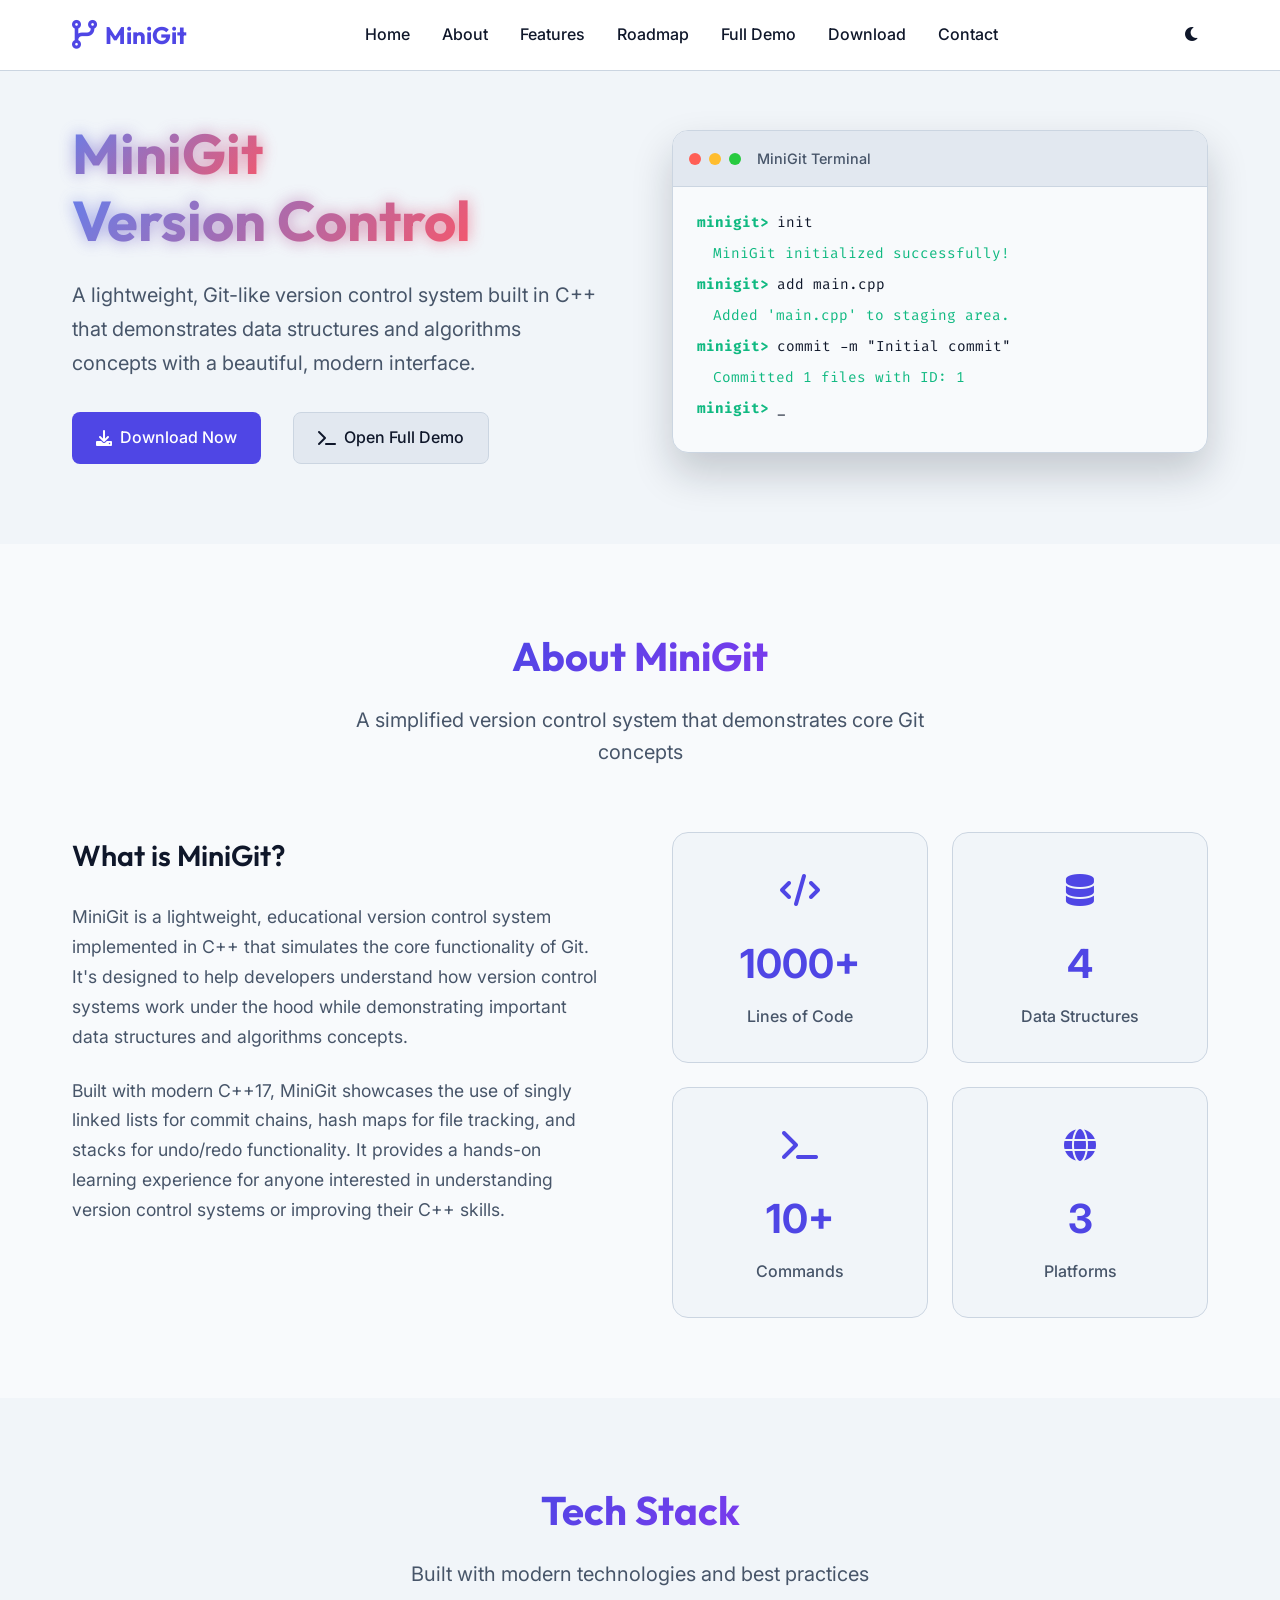
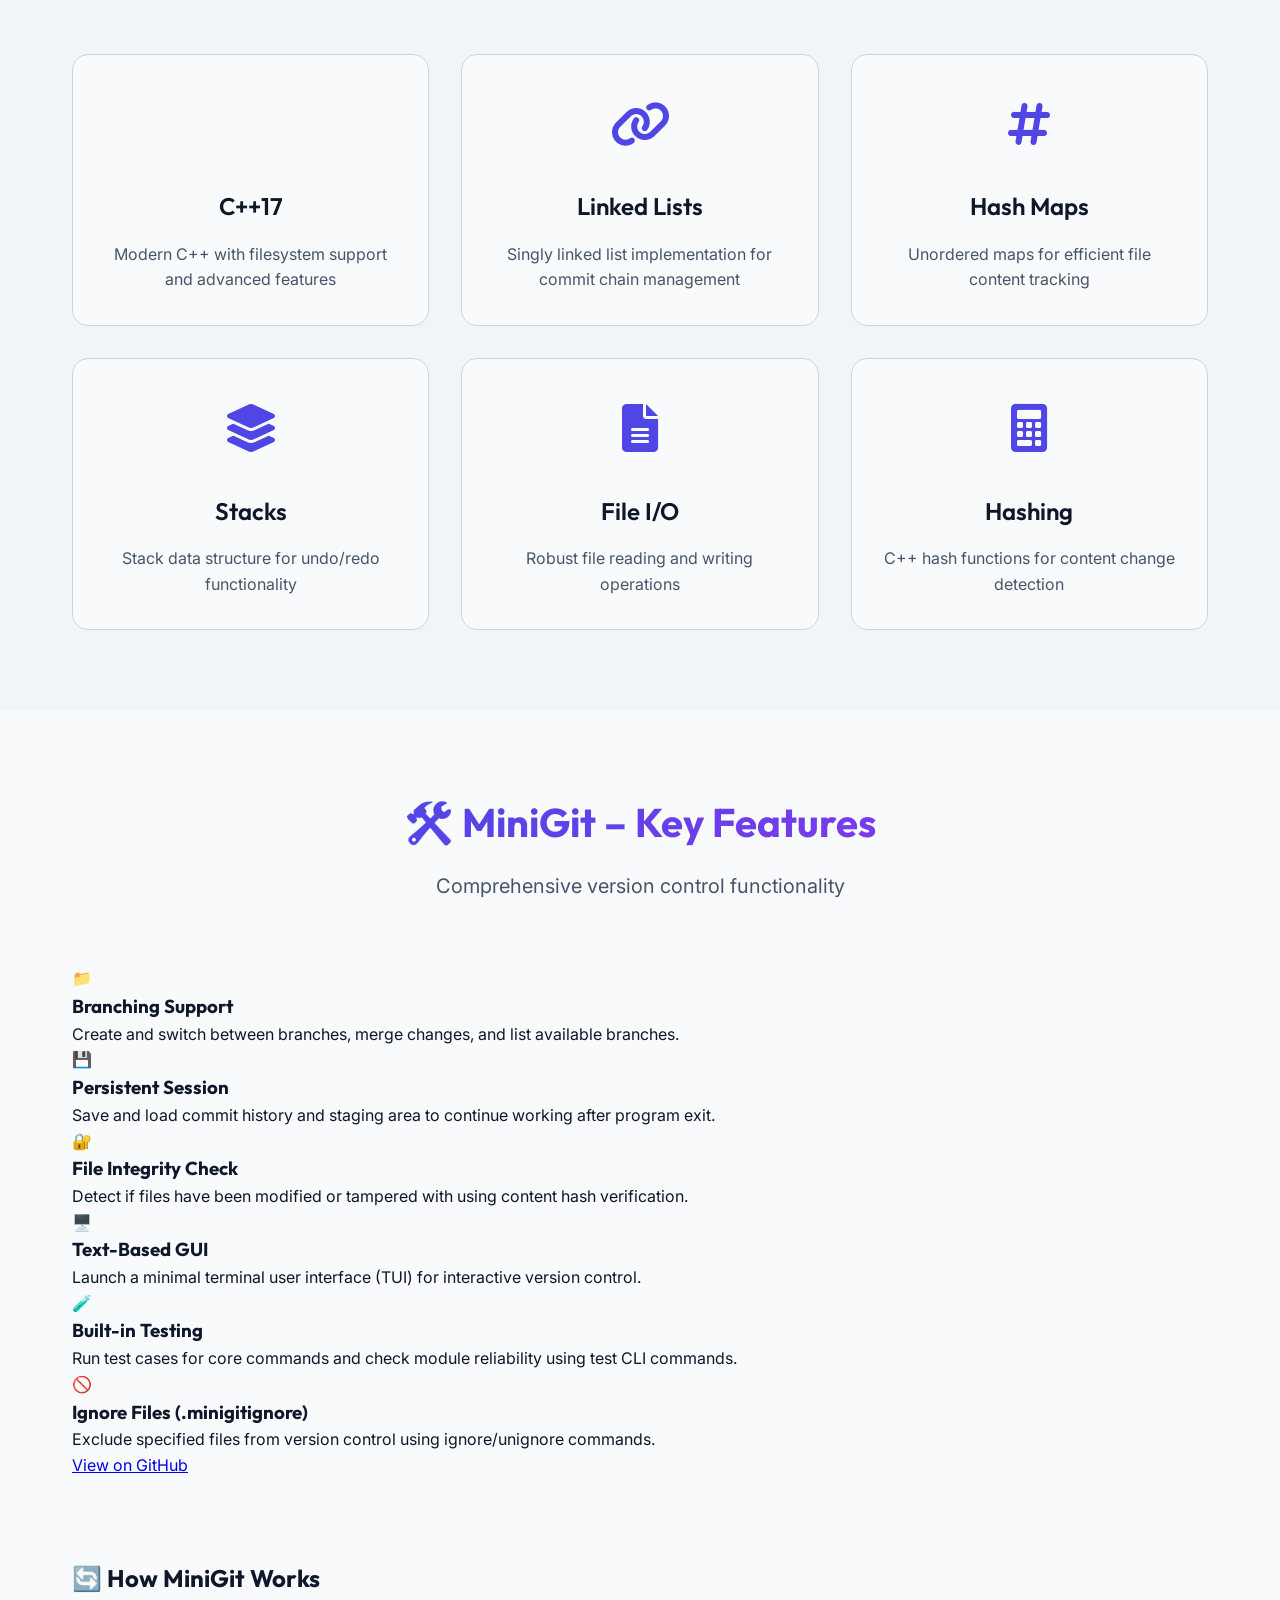
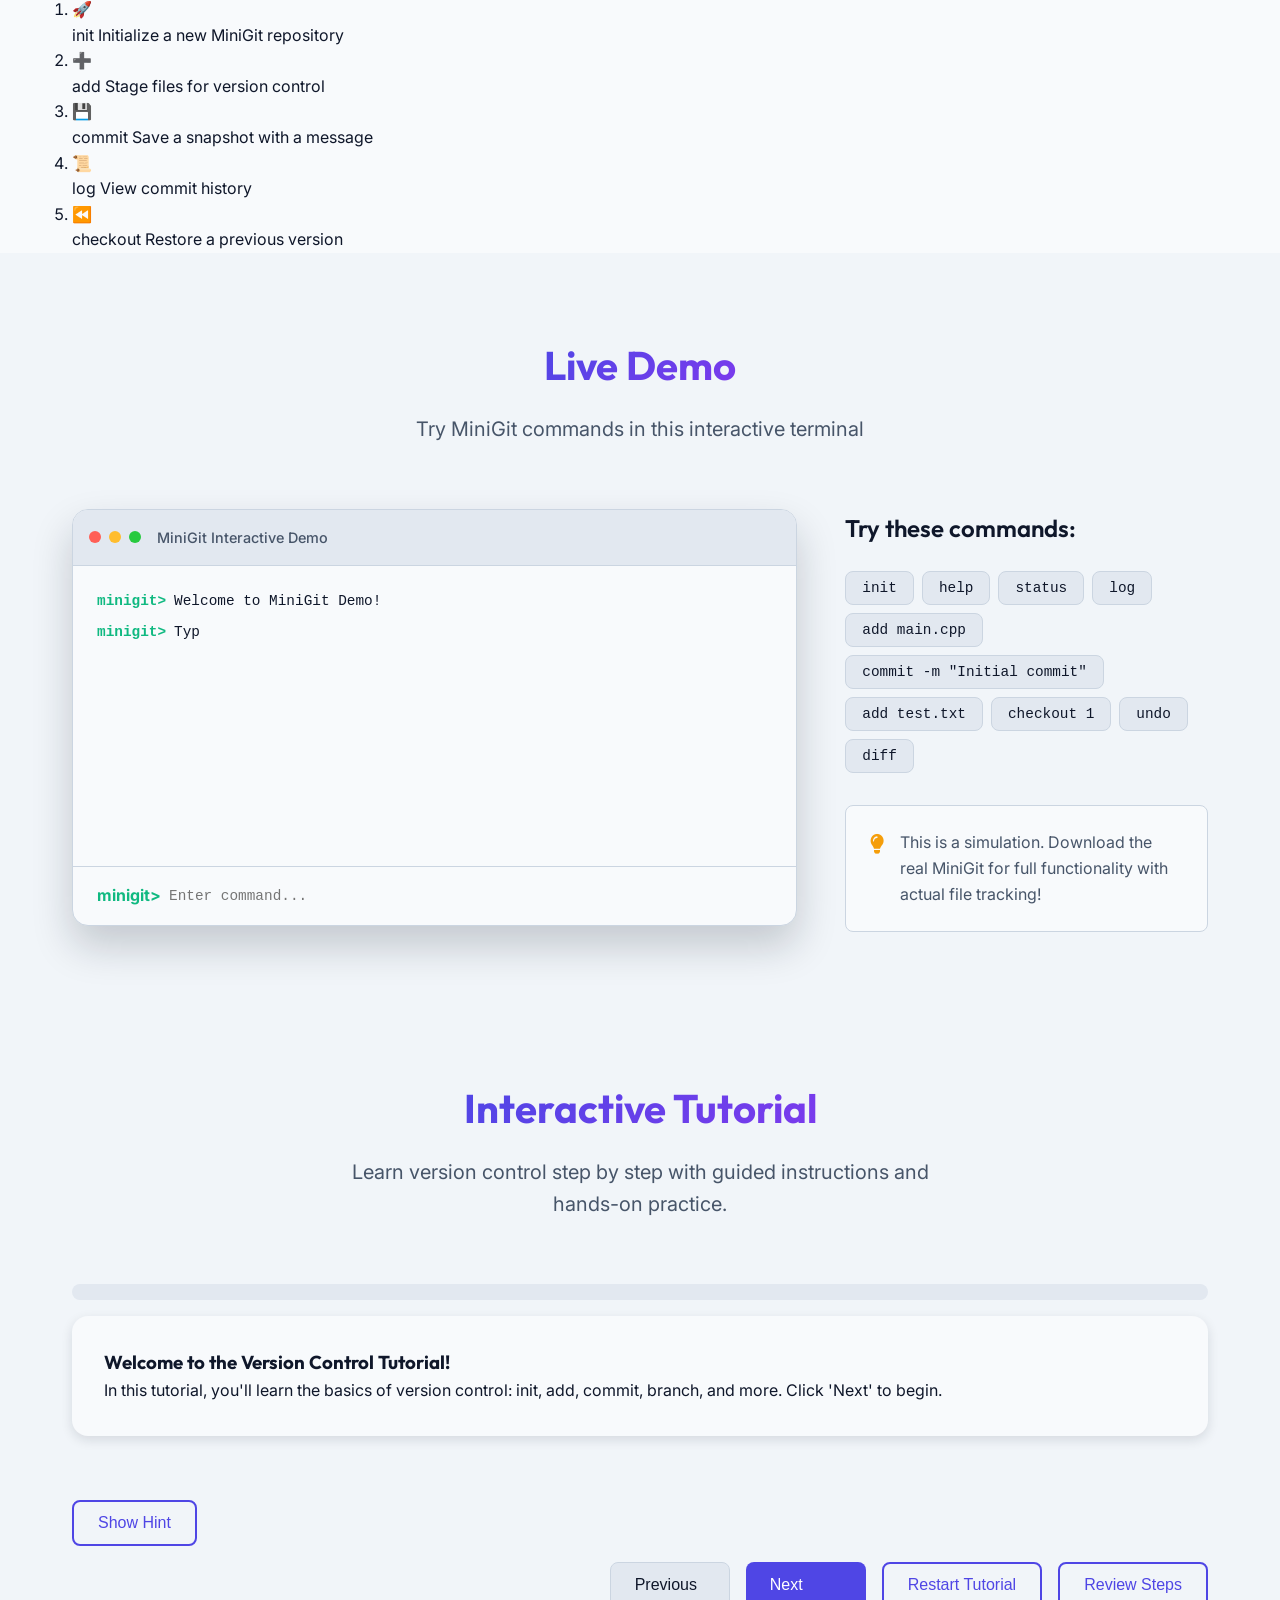
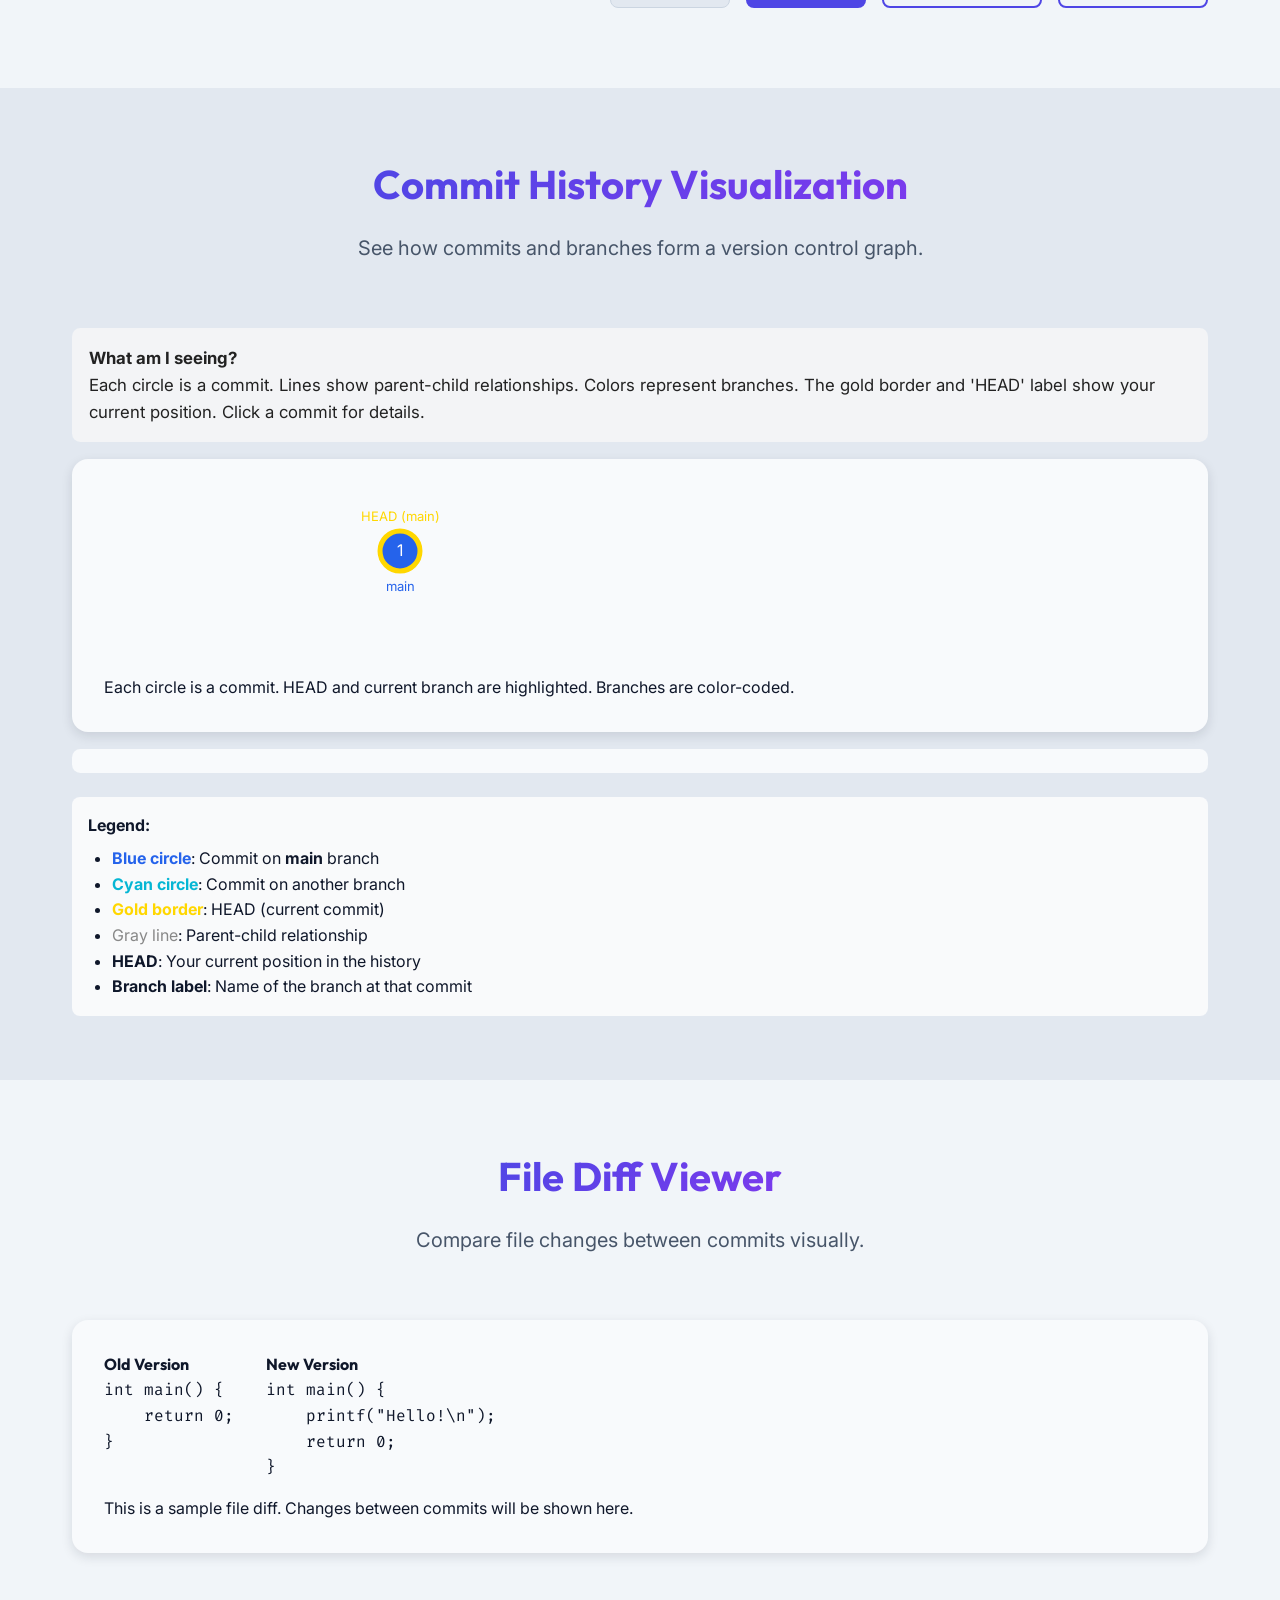
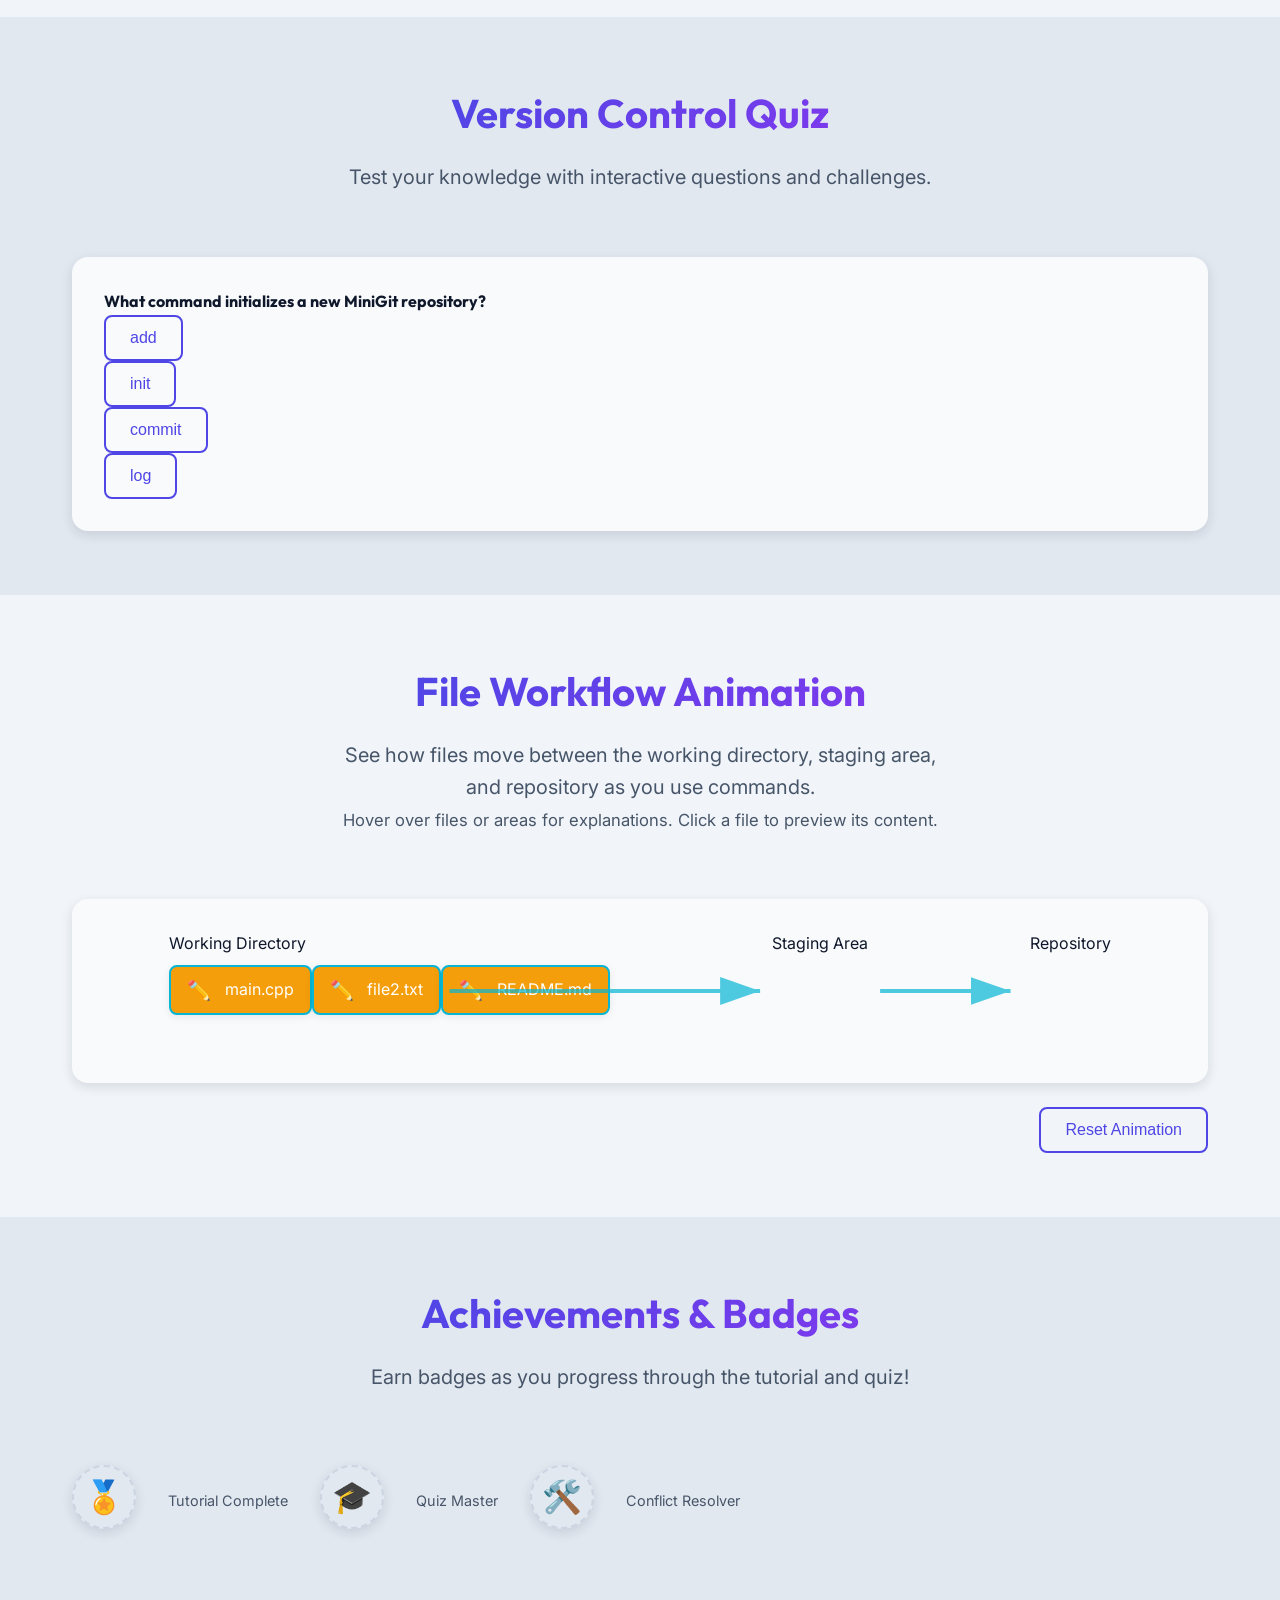
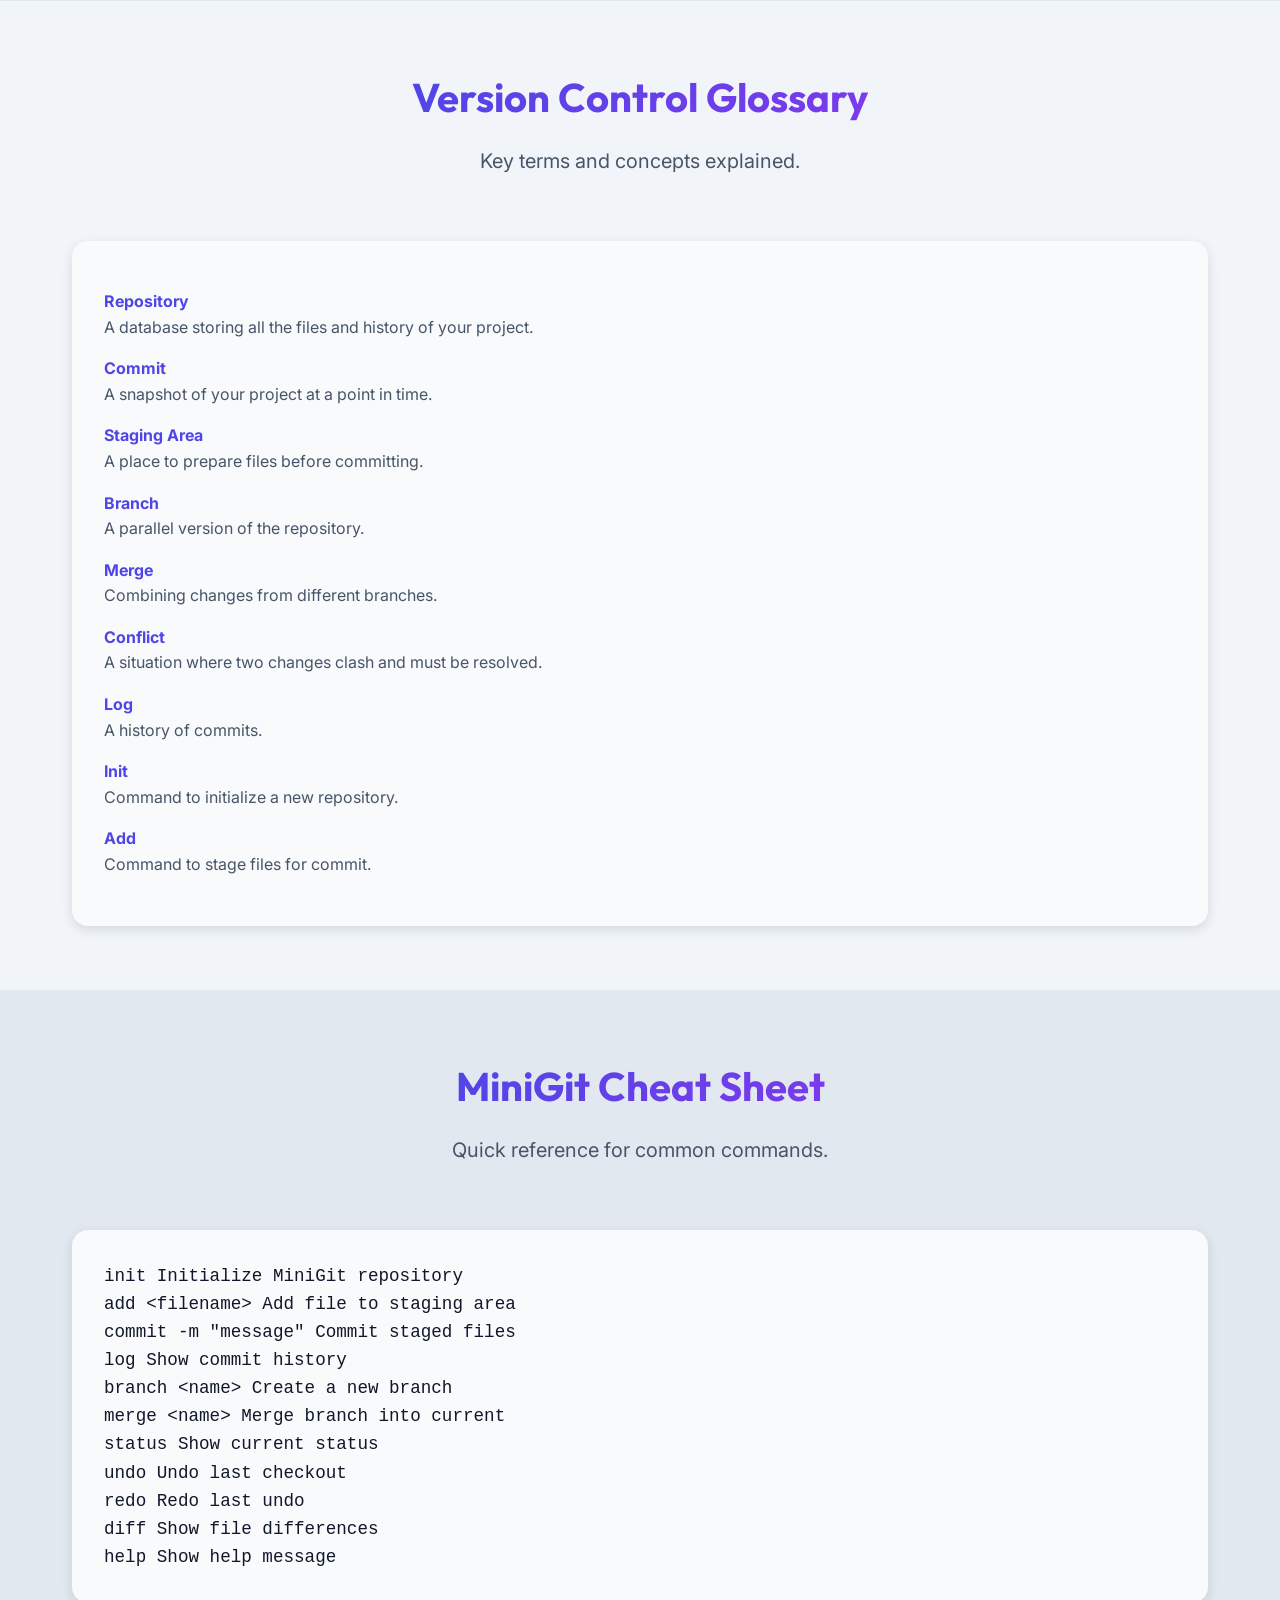
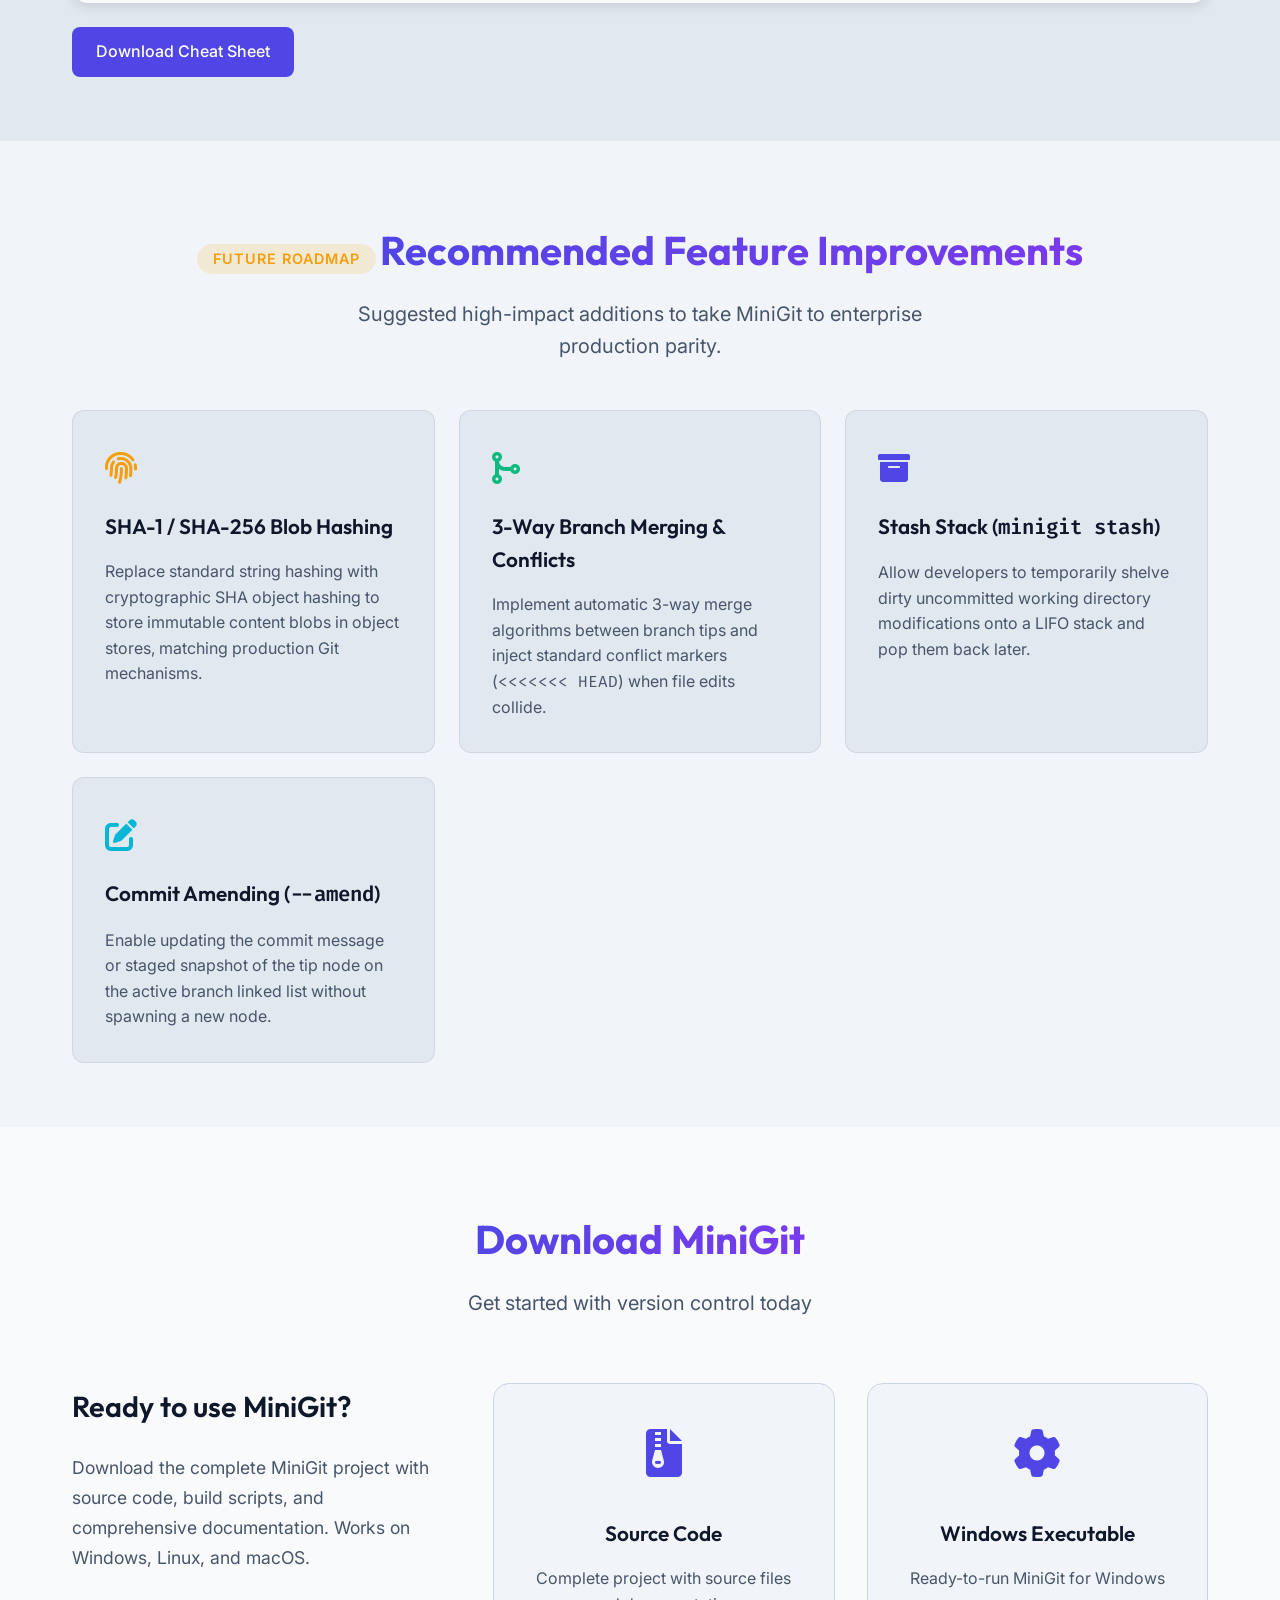
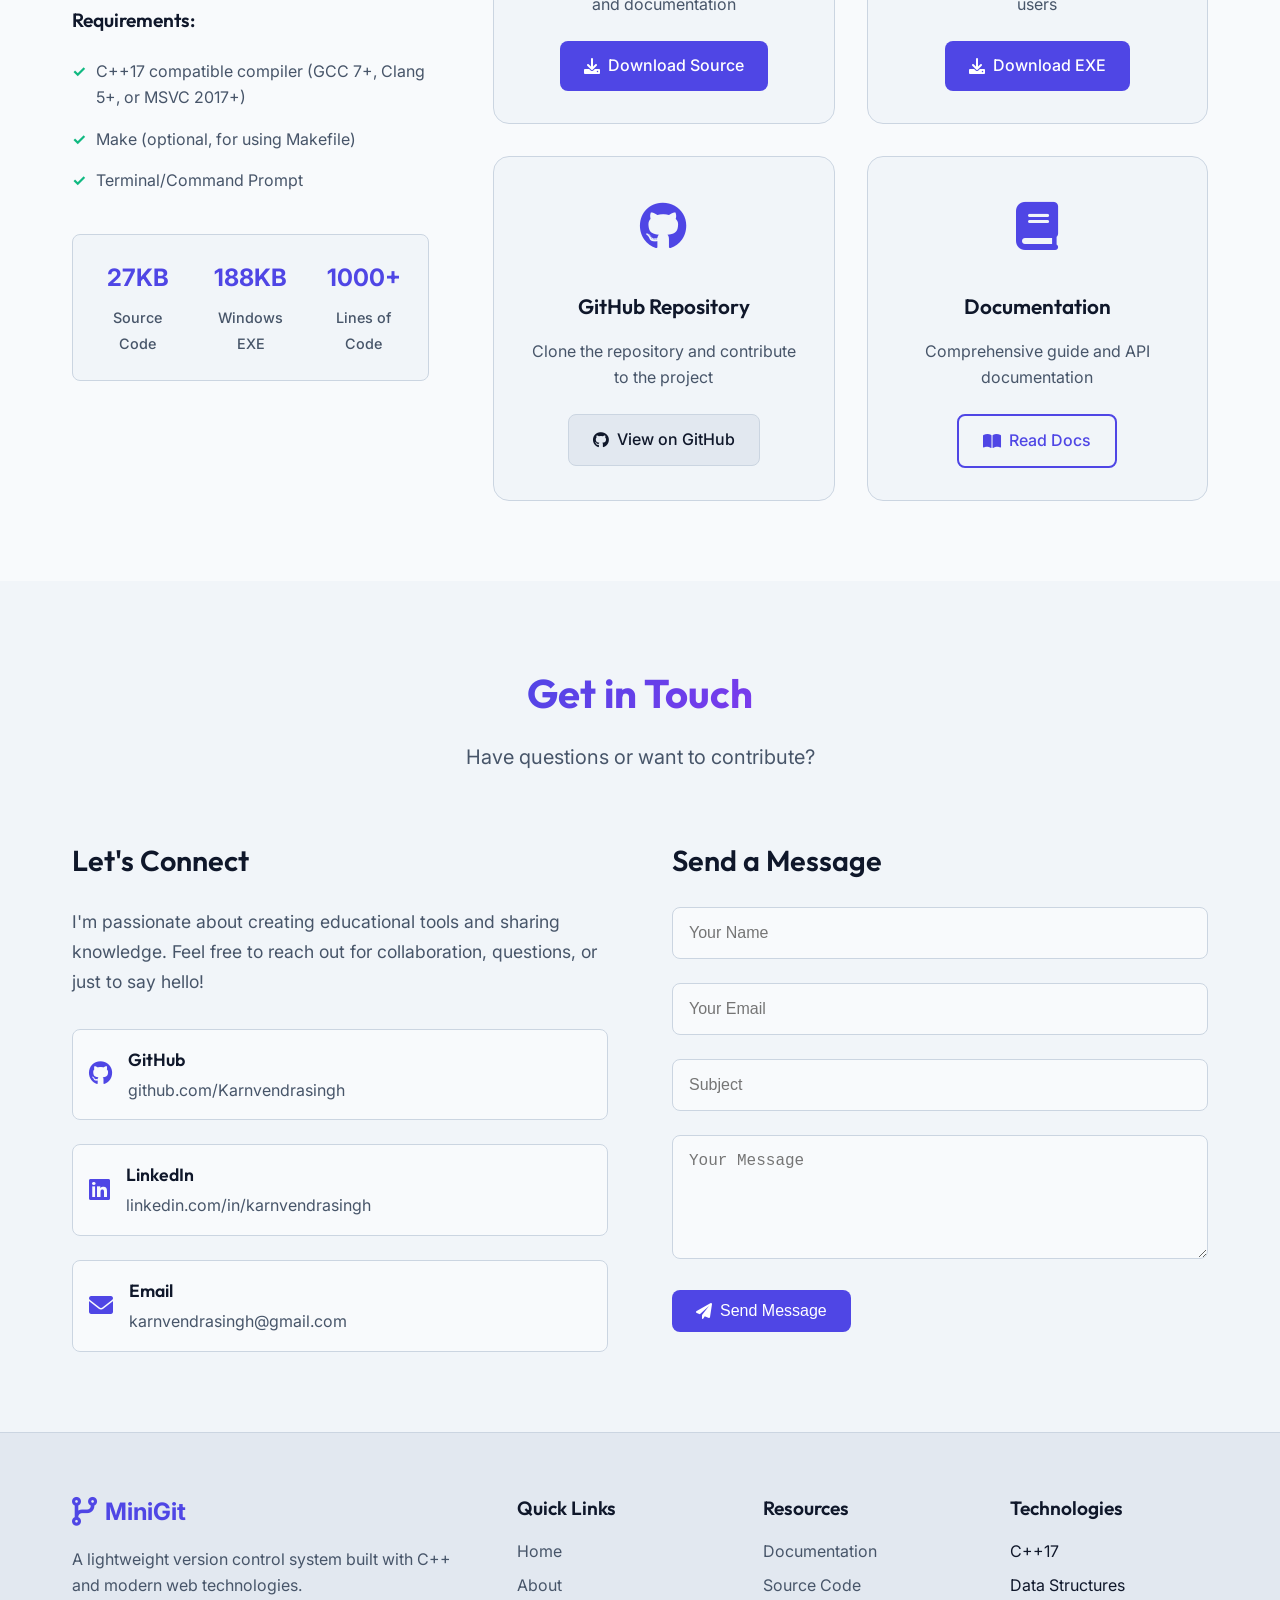
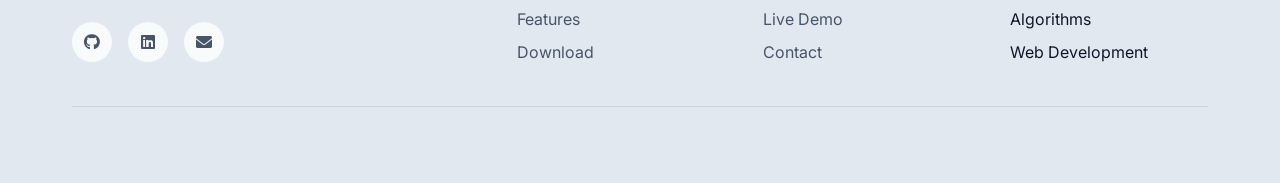
==== commit 7267ca15: "fix: remove deployment guide section from website UI and add render.yaml blueprint" ====
--- a/index.html
+++ b/index.html
@@ -42,7 +42,6 @@
                     <li><a href="#about" class="nav-link" tabindex="0">About</a></li>
                     <li><a href="#features" class="nav-link" tabindex="0">Features</a></li>
                     <li><a href="#roadmap" class="nav-link" tabindex="0">Roadmap</a></li>
-                    <li><a href="#deployment" class="nav-link" tabindex="0">Deployment</a></li>
                     <li><a href="./demo.html" class="nav-link" tabindex="0">Full Demo</a></li>
                     <li><a href="#download" class="nav-link" tabindex="0">Download</a></li>
                     <li><a href="#contact" class="nav-link" tabindex="0">Contact</a></li>
@@ -579,33 +578,7 @@
             </div>
         </section>
 
-        <!-- Deployment Recommendations Section -->
-        <section id="deployment" class="deployment" style="padding: 4rem 0;">
-            <div class="container">
-                <div class="section-header" style="text-align: center; margin-bottom: 3rem;">
-                    <span style="background: rgba(16, 185, 129, 0.15); color: var(--accent-emerald); padding: 0.4rem 1rem; border-radius: 20px; font-size: 0.9rem; font-weight: 600; text-transform: uppercase; letter-spacing: 1px;">Deployment Guide</span>
-                    <h2 style="margin-top: 0.8rem;">Best Places to Deploy MiniGit</h2>
-                    <p>Optimized deployment strategies for both the web showcase interface and executable binaries.</p>
-                </div>
-                <div class="deployment-grid" style="display: grid; grid-template-columns: repeat(auto-fit, minmax(300px, 1fr)); gap: 2rem;">
-                    <div class="deploy-card" style="background: var(--bg-secondary); padding: 2rem; border-radius: 12px; border: 1px solid var(--border-color);">
-                        <h3 style="color: var(--primary-color); margin-bottom: 0.5rem;"><i class="fab fa-github"></i> 1. GitHub Pages (Web UI - Recommended)</h3>
-                        <p>Deploy the <code>website/</code> directory instantly using GitHub Pages. Features free hosting, automatic SSL certificates, global CDN, and custom domain integration.</p>
-                        <div style="margin-top: 1rem; background: var(--bg-tertiary); padding: 0.8rem; border-radius: 6px; font-family: monospace; font-size: 0.85rem;">Settings &gt; Pages &gt; Source: Branch main / website</div>
-                    </div>
-                    <div class="deploy-card" style="background: var(--bg-secondary); padding: 2rem; border-radius: 12px; border: 1px solid var(--border-color);">
-                        <h3 style="color: var(--accent-gold); margin-bottom: 0.5rem;"><i class="fas fa-bolt"></i> 2. Vercel / Netlify (Web UI)</h3>
-                        <p>Zero-configuration deployment for static assets with instantaneous preview builds for every pull request and edge performance.</p>
-                        <div style="margin-top: 1rem; background: var(--bg-tertiary); padding: 0.8rem; border-radius: 6px; font-family: monospace; font-size: 0.85rem;">npx vercel --prod (Build Output: website/)</div>
-                    </div>
-                    <div class="deploy-card" style="background: var(--bg-secondary); padding: 2rem; border-radius: 12px; border: 1px solid var(--border-color);">
-                        <h3 style="color: var(--accent-emerald); margin-bottom: 0.5rem;"><i class="fas fa-cube"></i> 3. GitHub Releases (CLI Executables)</h3>
-                        <p>Package compiled Windows binaries (<code>minigit.exe</code>) and Linux binaries into official GitHub Release assets tagged alongside repository versions.</p>
-                        <div style="margin-top: 1rem; background: var(--bg-tertiary); padding: 0.8rem; border-radius: 6px; font-family: monospace; font-size: 0.85rem;">git tag -a v1.0 -m "Release v1.0" &amp;&amp; git push origin v1.0</div>
-                    </div>
-                </div>
-            </div>
-        </section>
+
 
         <!-- Merge Conflict Modal -->
         <div id="merge-conflict-modal" class="modal" style="display:none;">
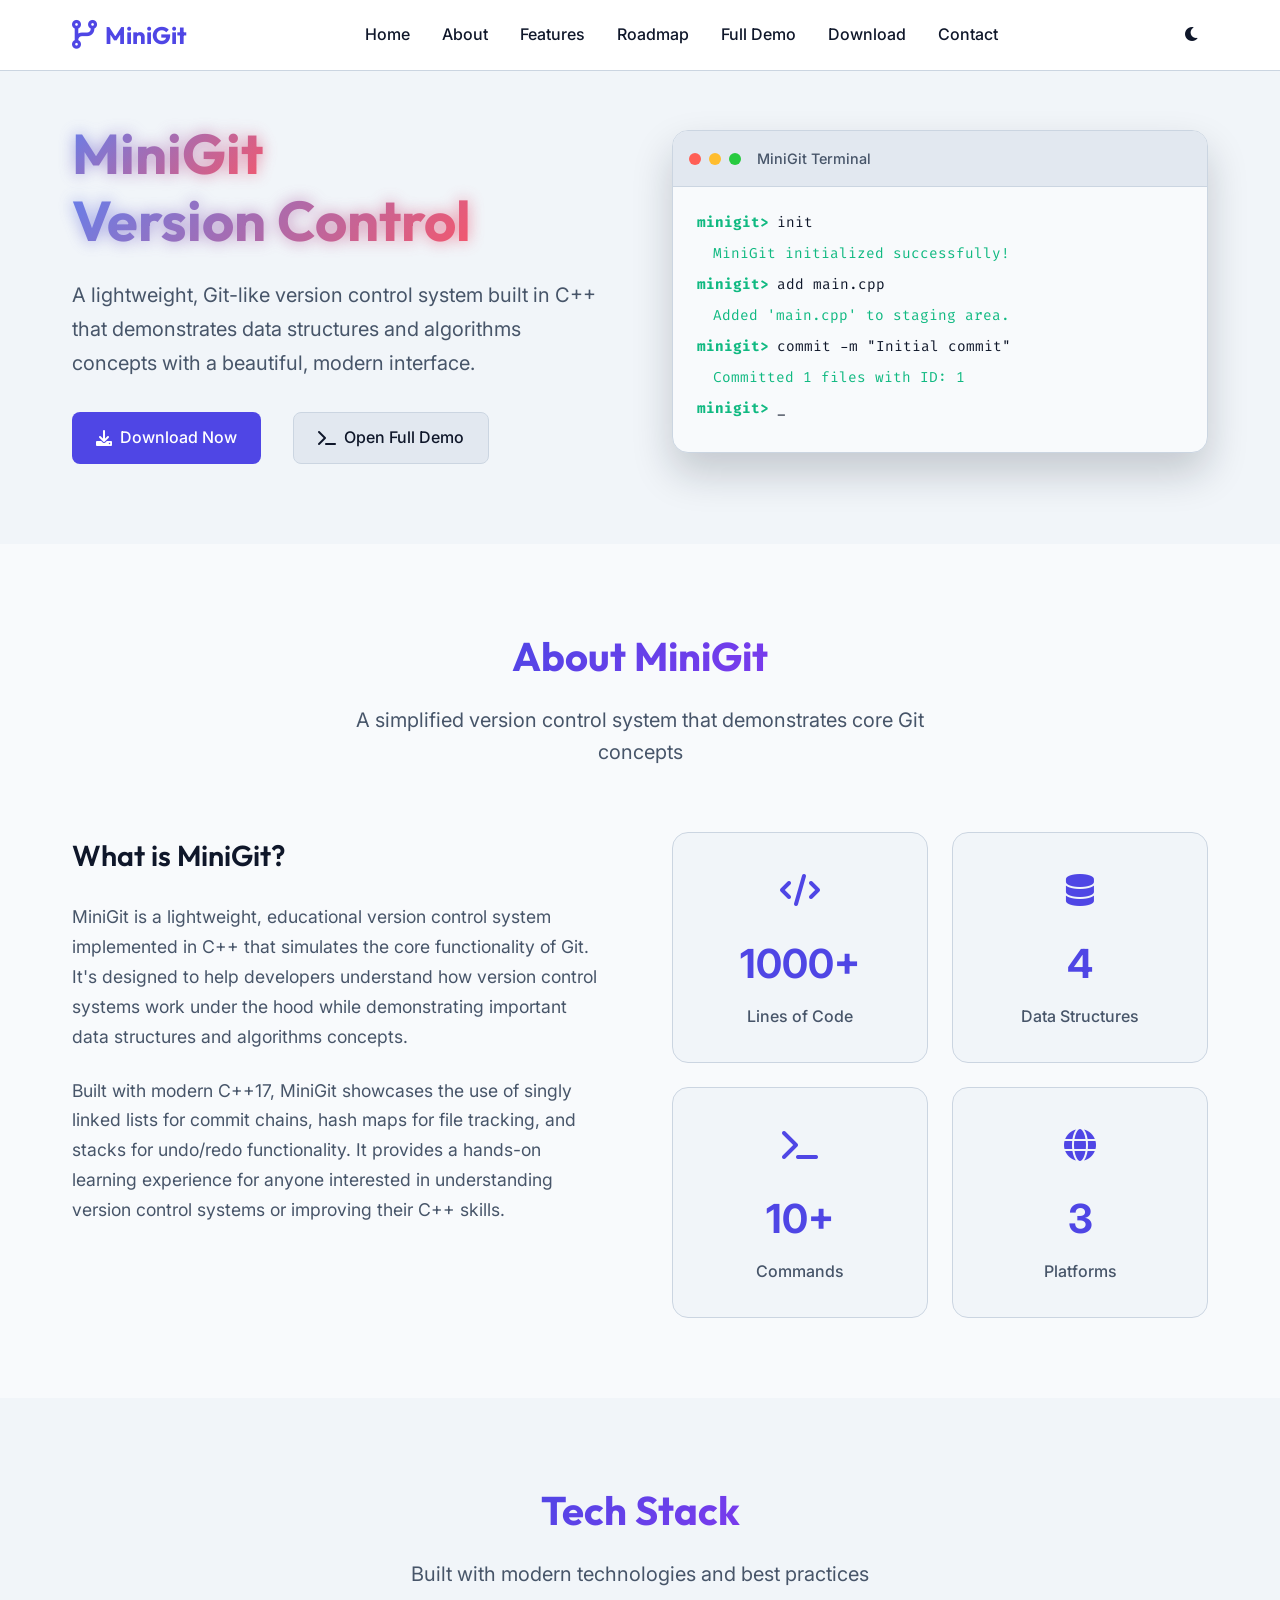
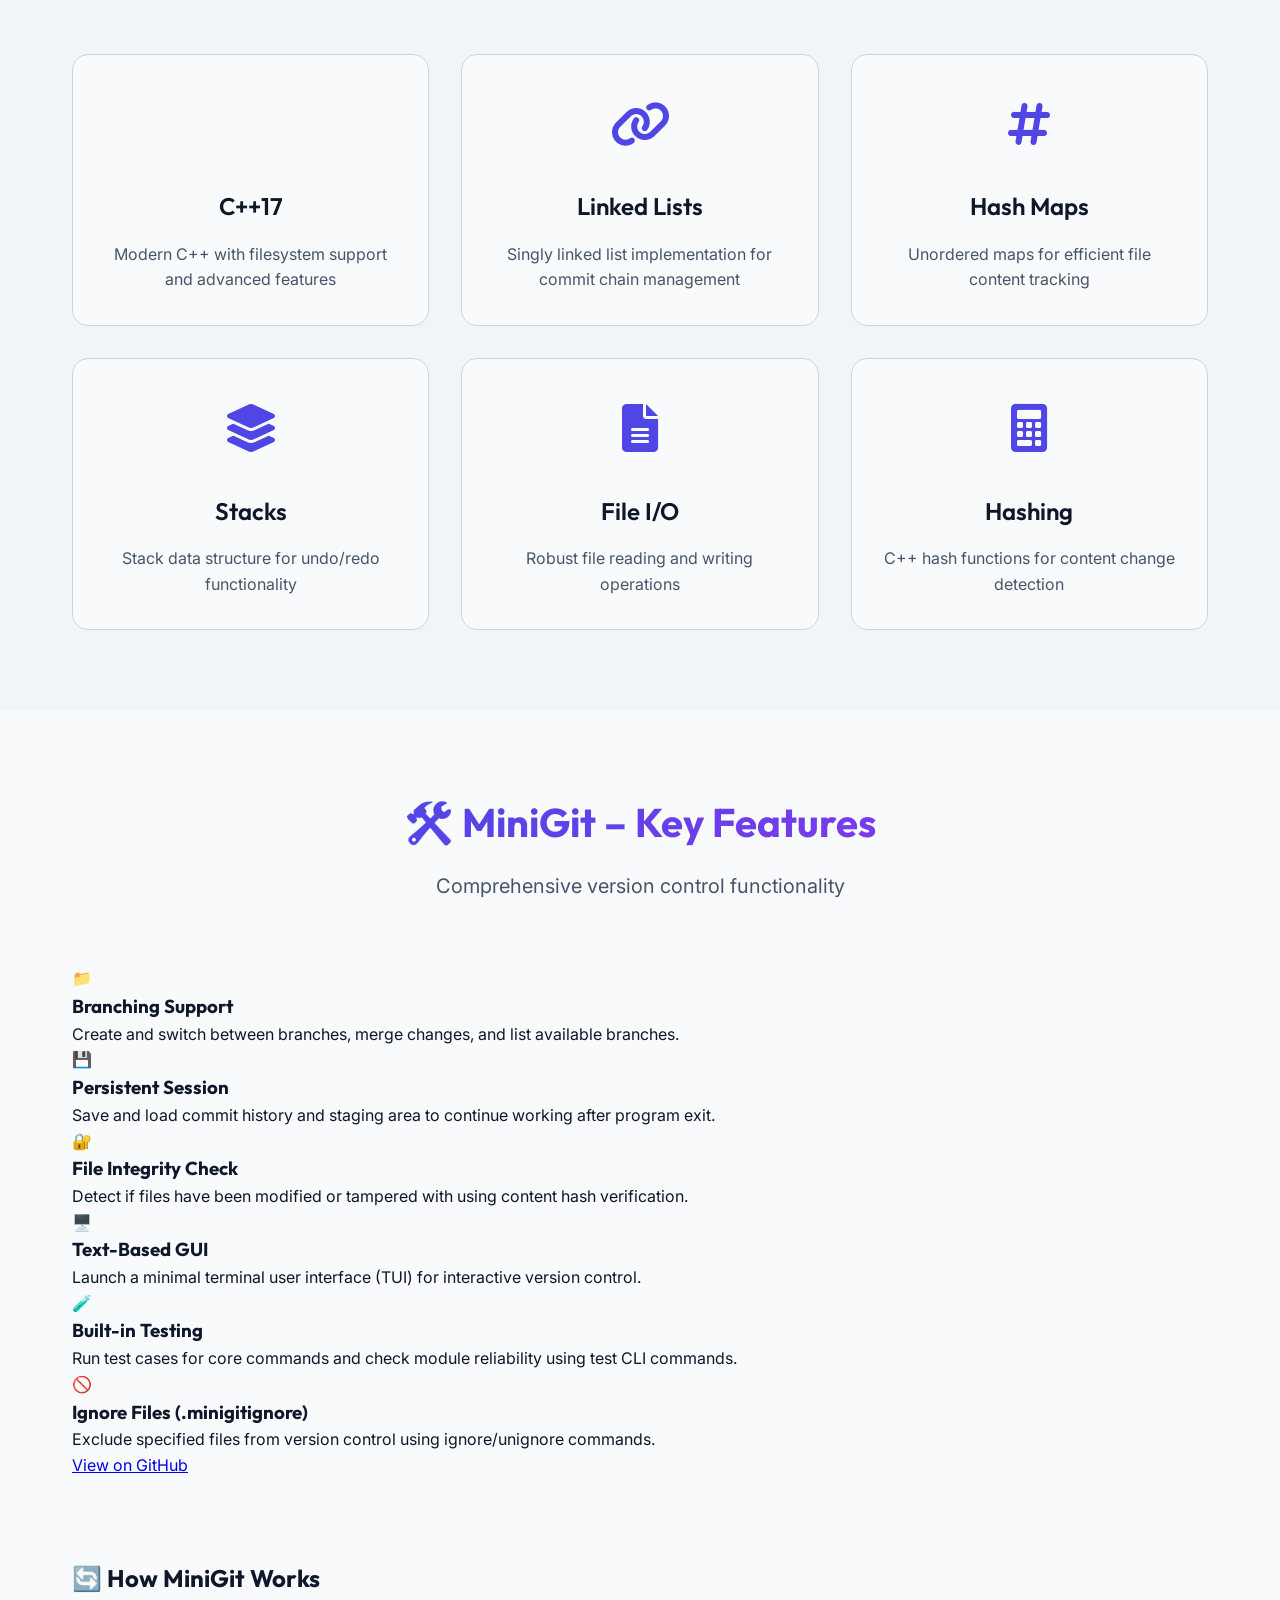
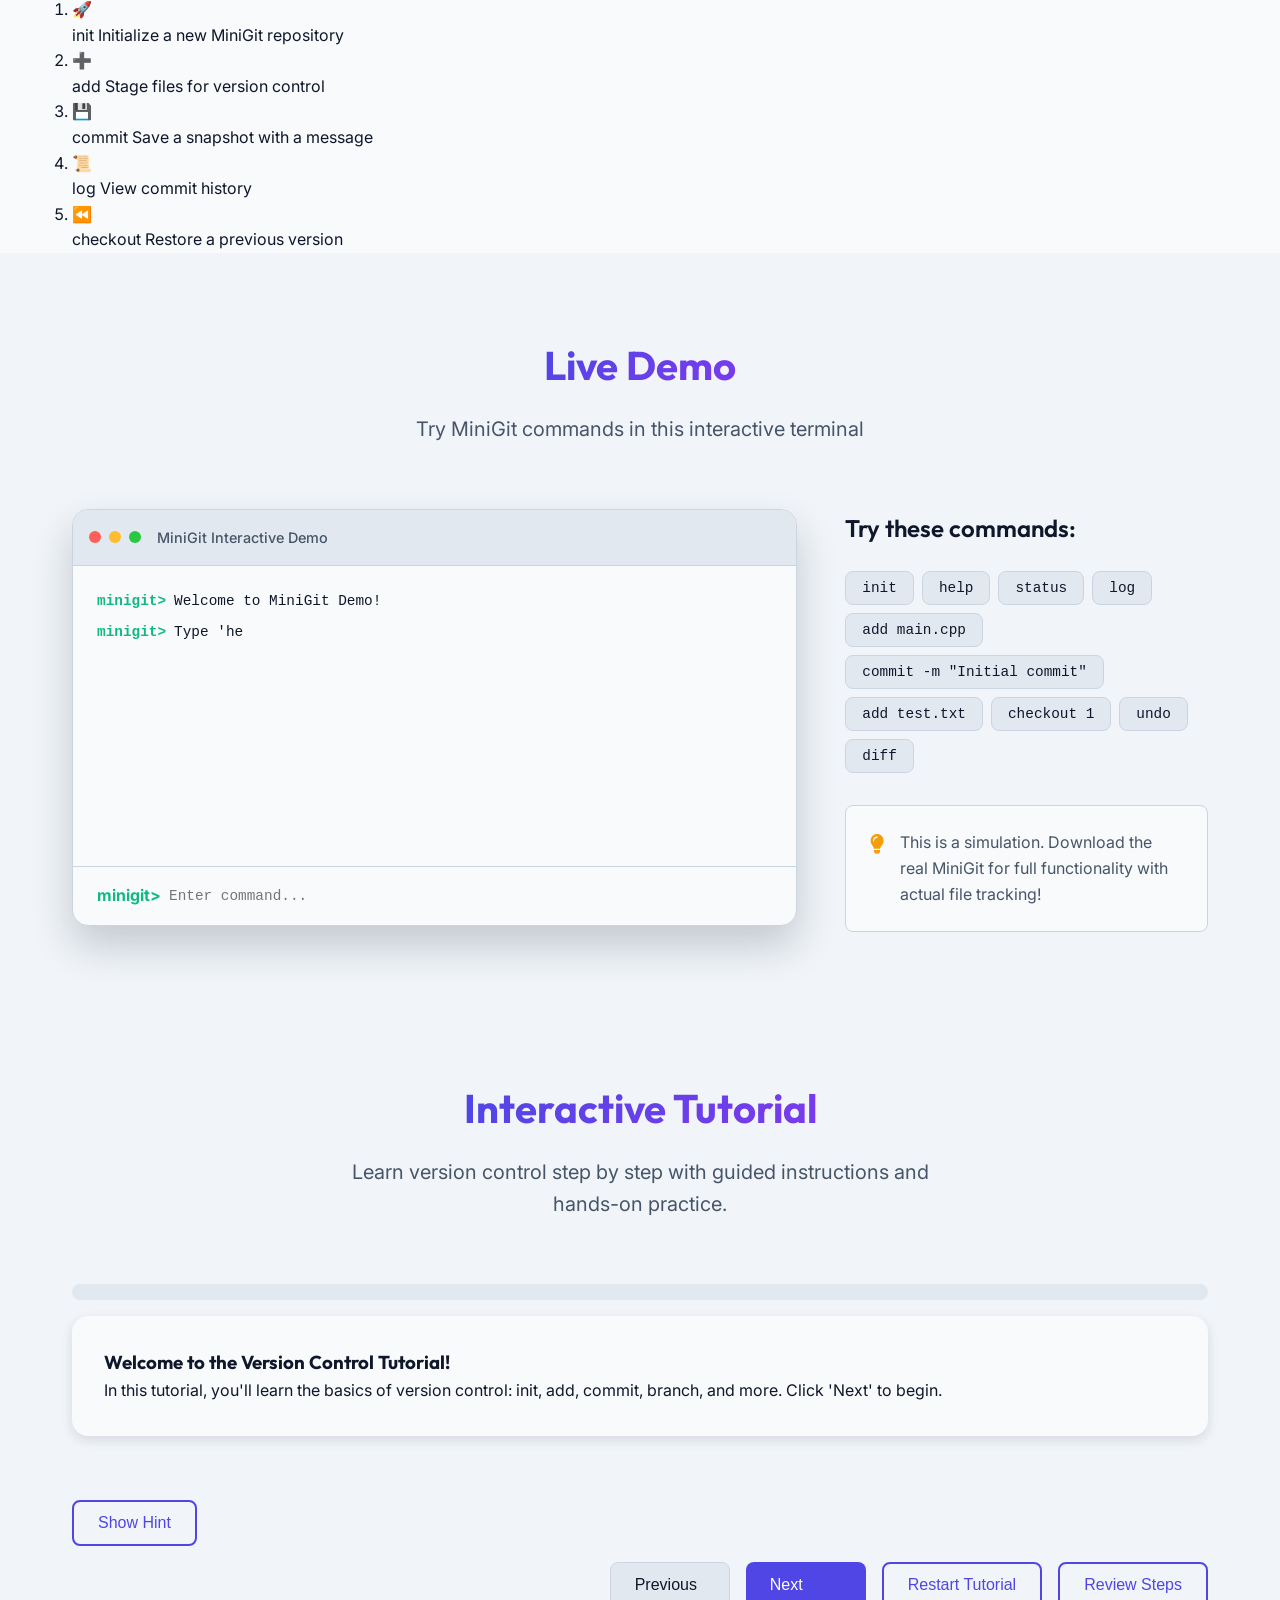
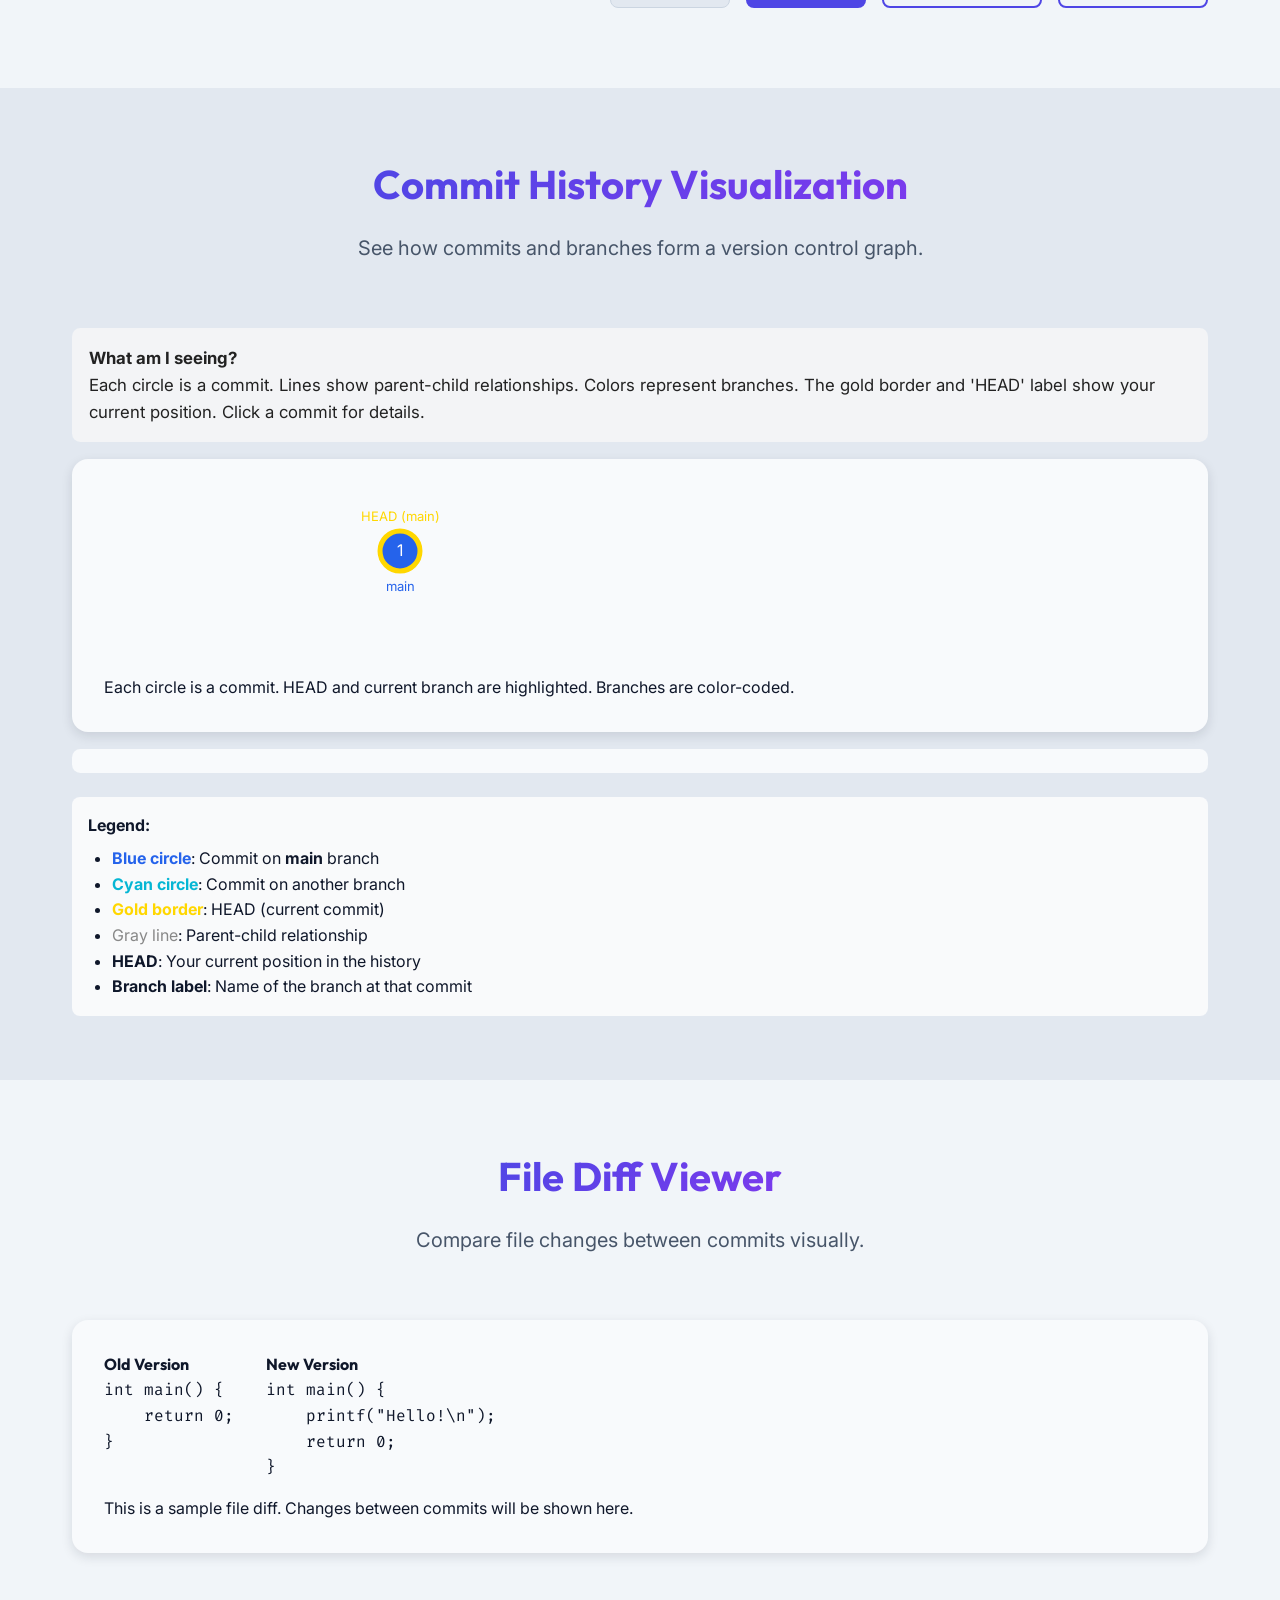
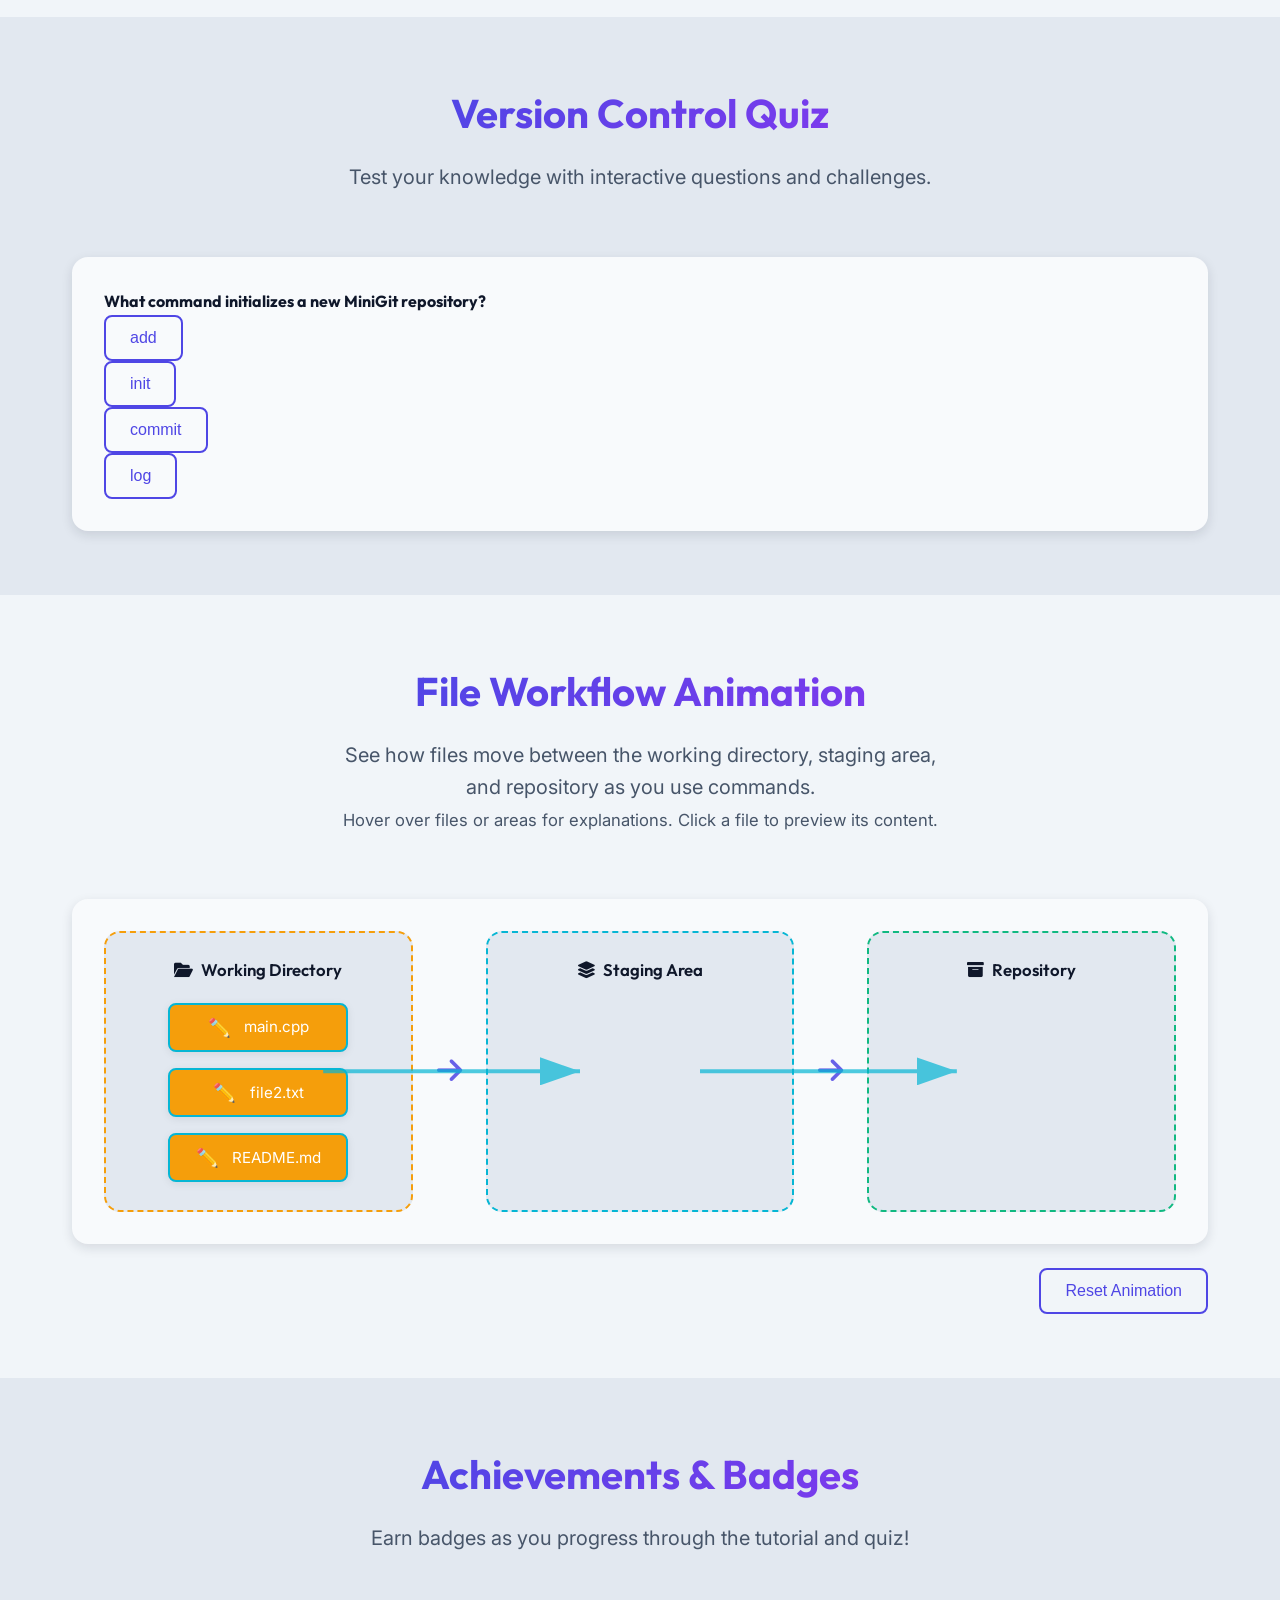
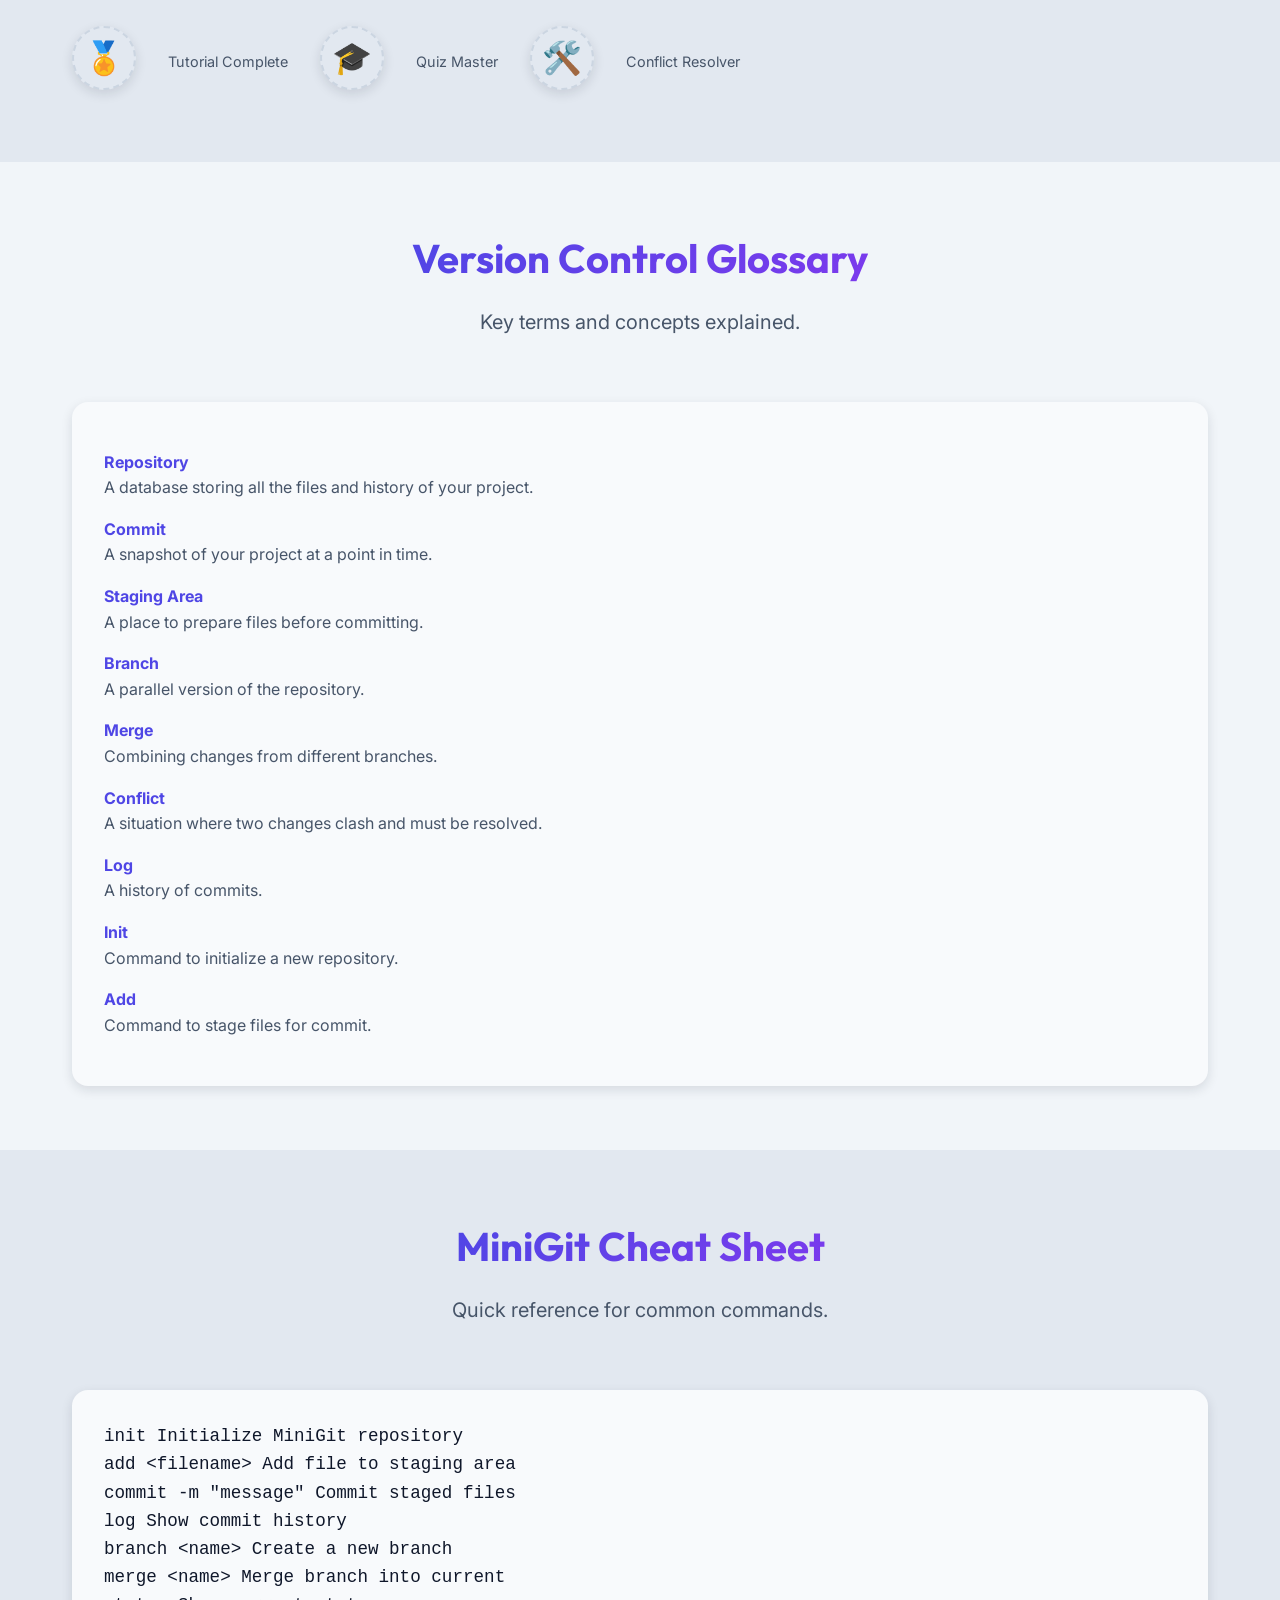
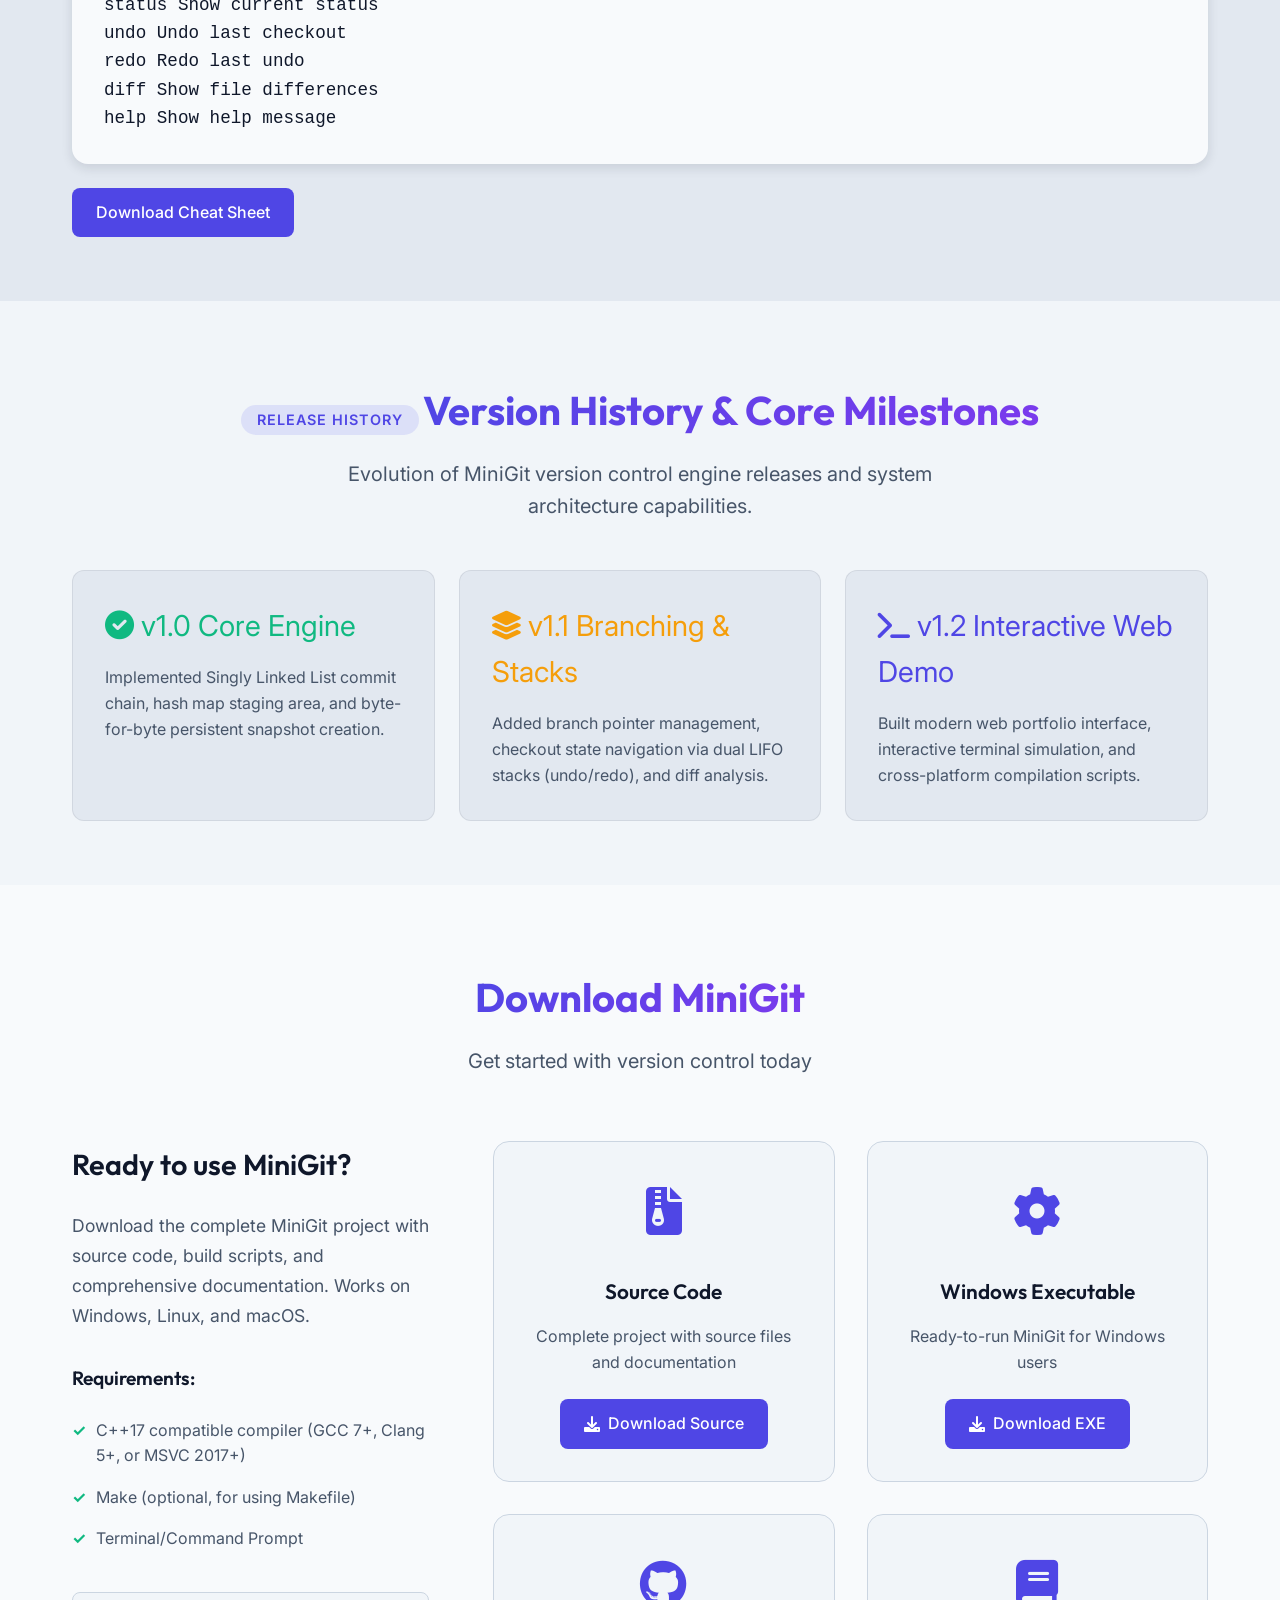
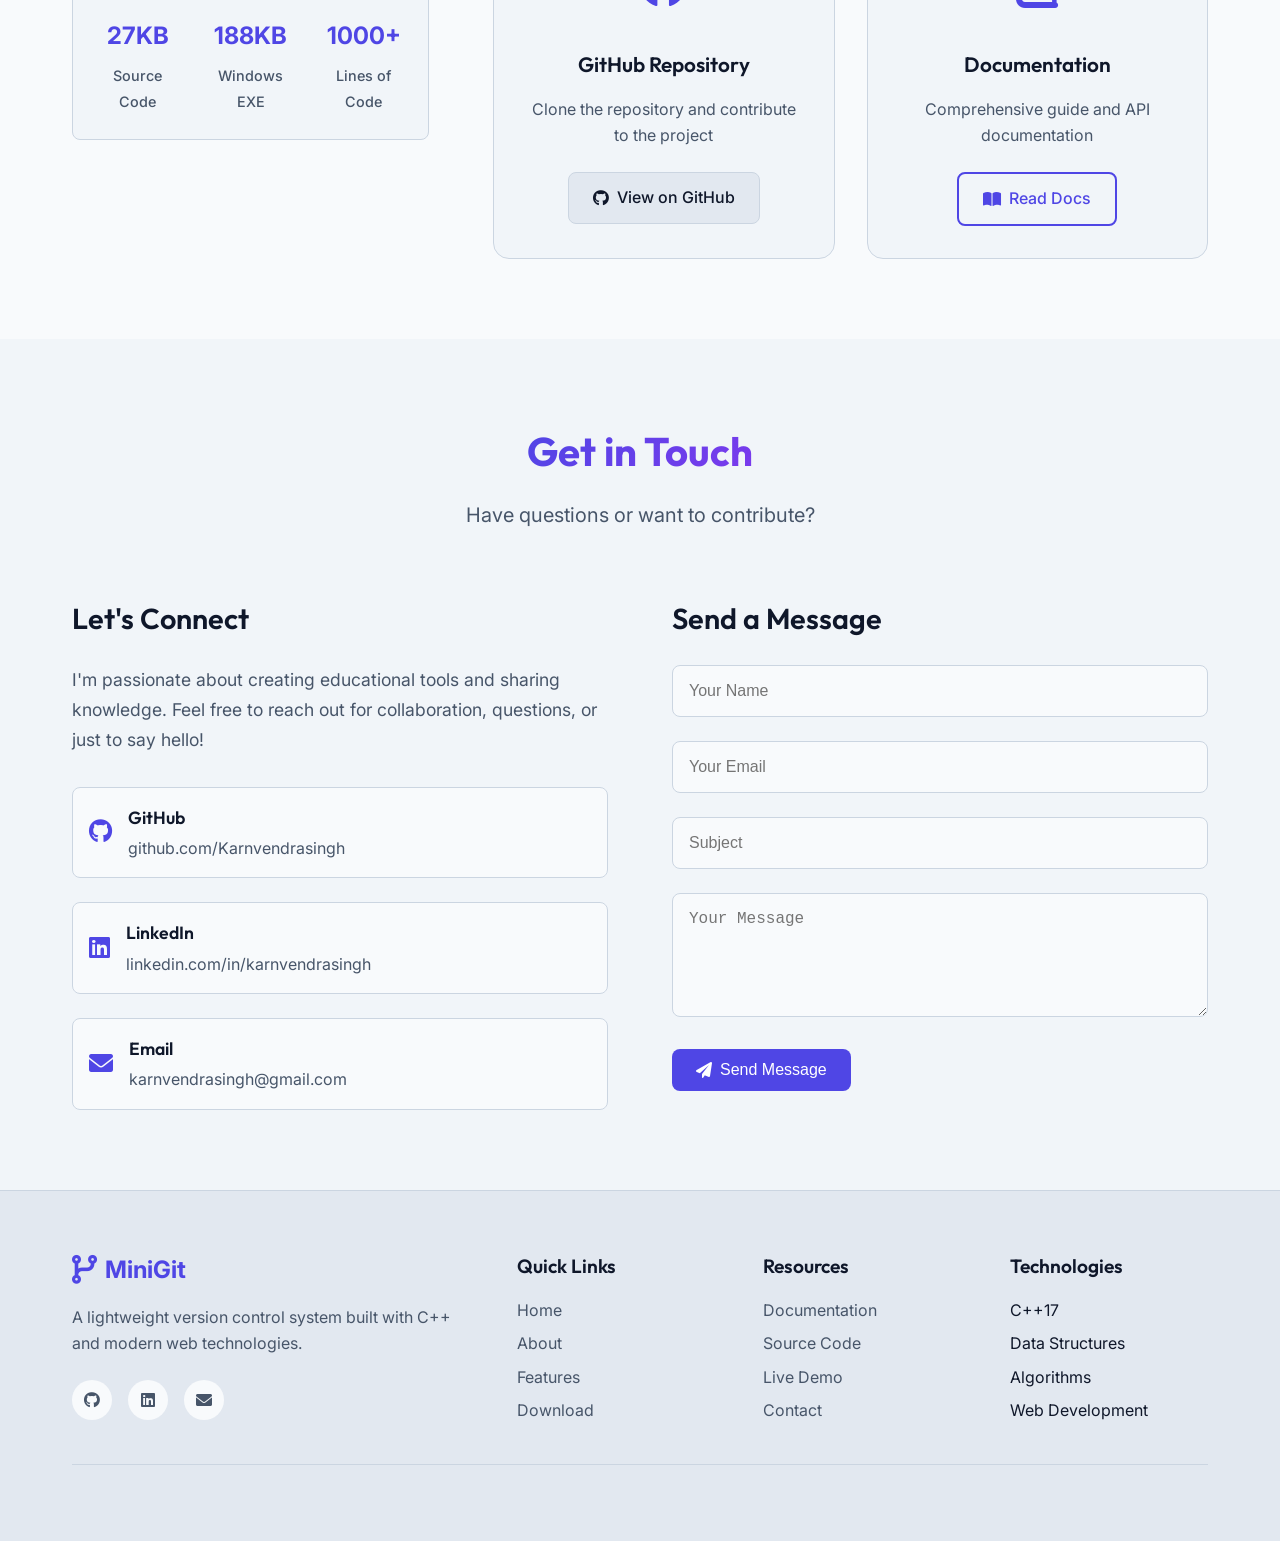
==== commit 637179bb: "fix: update download links, fix file workflow animation layout, replace roadmap with release history" ====
--- a/index.html
+++ b/index.html
@@ -545,40 +545,30 @@
             </div>
         </section>
 
-        <!-- Feature Roadmap & Improvement Suggestions Section -->
-        <section id="roadmap" class="roadmap" style="padding: 4rem 0; background: var(--bg-secondary);">
+        <!-- Version History & Release Milestones Section -->
+        <section id="history" class="history" style="padding: 4rem 0; background: var(--bg-secondary);">
             <div class="container">
                 <div class="section-header" style="text-align: center; margin-bottom: 3rem;">
-                    <span style="background: rgba(245, 158, 11, 0.15); color: var(--accent-gold); padding: 0.4rem 1rem; border-radius: 20px; font-size: 0.9rem; font-weight: 600; text-transform: uppercase; letter-spacing: 1px;">Future Roadmap</span>
-                    <h2 style="margin-top: 0.8rem;">Recommended Feature Improvements</h2>
-                    <p>Suggested high-impact additions to take MiniGit to enterprise production parity.</p>
-                </div>
-                <div class="roadmap-grid" style="display: grid; grid-template-columns: repeat(auto-fit, minmax(280px, 1fr)); gap: 1.5rem;">
+                    <span style="background: rgba(99, 102, 241, 0.15); color: var(--primary-color); padding: 0.4rem 1rem; border-radius: 20px; font-size: 0.9rem; font-weight: 600; text-transform: uppercase; letter-spacing: 1px;">Release History</span>
+                    <h2 style="margin-top: 0.8rem;">Version History & Core Milestones</h2>
+                    <p>Evolution of MiniGit version control engine releases and system architecture capabilities.</p>
+                </div>
+                <div class="history-grid" style="display: grid; grid-template-columns: repeat(auto-fit, minmax(280px, 1fr)); gap: 1.5rem;">
                     <div class="feature-card" style="background: var(--bg-tertiary); padding: 2rem; border-radius: 12px; border: 1px solid var(--glass-border);">
-                        <div style="font-size: 2rem; color: var(--accent-gold); margin-bottom: 1rem;"><i class="fas fa-fingerprint"></i></div>
-                        <h3>SHA-1 / SHA-256 Blob Hashing</h3>
-                        <p>Replace standard string hashing with cryptographic SHA object hashing to store immutable content blobs in object stores, matching production Git mechanisms.</p>
+                        <div style="font-size: 1.8rem; color: var(--accent-emerald); margin-bottom: 1rem;"><i class="fas fa-check-circle"></i> v1.0 Core Engine</div>
+                        <p>Implemented Singly Linked List commit chain, hash map staging area, and byte-for-byte persistent snapshot creation.</p>
                     </div>
                     <div class="feature-card" style="background: var(--bg-tertiary); padding: 2rem; border-radius: 12px; border: 1px solid var(--glass-border);">
-                        <div style="font-size: 2rem; color: var(--accent-emerald); margin-bottom: 1rem;"><i class="fas fa-code-merge"></i></div>
-                        <h3>3-Way Branch Merging & Conflicts</h3>
-                        <p>Implement automatic 3-way merge algorithms between branch tips and inject standard conflict markers (<code>&lt;&lt;&lt;&lt;&lt;&lt;&lt; HEAD</code>) when file edits collide.</p>
+                        <div style="font-size: 1.8rem; color: var(--accent-gold); margin-bottom: 1rem;"><i class="fas fa-layer-group"></i> v1.1 Branching & Stacks</div>
+                        <p>Added branch pointer management, checkout state navigation via dual LIFO stacks (undo/redo), and diff analysis.</p>
                     </div>
                     <div class="feature-card" style="background: var(--bg-tertiary); padding: 2rem; border-radius: 12px; border: 1px solid var(--glass-border);">
-                        <div style="font-size: 2rem; color: var(--primary-color); margin-bottom: 1rem;"><i class="fas fa-box-archive"></i></div>
-                        <h3>Stash Stack (<code>minigit stash</code>)</h3>
-                        <p>Allow developers to temporarily shelve dirty uncommitted working directory modifications onto a LIFO stack and pop them back later.</p>
-                    </div>
-                    <div class="feature-card" style="background: var(--bg-tertiary); padding: 2rem; border-radius: 12px; border: 1px solid var(--glass-border);">
-                        <div style="font-size: 2rem; color: var(--accent-cyan); margin-bottom: 1rem;"><i class="fas fa-pen-to-square"></i></div>
-                        <h3>Commit Amending (<code>--amend</code>)</h3>
-                        <p>Enable updating the commit message or staged snapshot of the tip node on the active branch linked list without spawning a new node.</p>
-                    </div>
-                </div>
-            </div>
-        </section>
-
-
+                        <div style="font-size: 1.8rem; color: var(--primary-color); margin-bottom: 1rem;"><i class="fas fa-terminal"></i> v1.2 Interactive Web Demo</div>
+                        <p>Built modern web portfolio interface, interactive terminal simulation, and cross-platform compilation scripts.</p>
+                    </div>
+                </div>
+            </div>
+        </section>
 
         <!-- Merge Conflict Modal -->
         <div id="merge-conflict-modal" class="modal" style="display:none;">
@@ -635,7 +625,7 @@
                             </div>
                             <h3>Source Code</h3>
                             <p>Complete project with source files and documentation</p>
-                            <a href="../MiniGit-Project.zip" class="btn btn-primary download-btn" download>
+                            <a href="https://github.com/Karnvendrasingh/Version-Control-System/archive/refs/heads/main.zip" class="btn btn-primary download-btn" download>
                                 <i class="fas fa-download"></i>
                                 Download Source
                             </a>
@@ -646,7 +636,7 @@
                             </div>
                             <h3>Windows Executable</h3>
                             <p>Ready-to-run MiniGit for Windows users</p>
-                            <a href="../downloads/minigit.exe" class="btn btn-primary download-btn" download>
+                            <a href="downloads/minigit.exe" class="btn btn-primary download-btn" download>
                                 <i class="fas fa-download"></i>
                                 Download EXE
                             </a>
--- a/styles.css
+++ b/styles.css
@@ -2231,32 +2231,74 @@
     border-radius: 1rem;
     box-shadow: var(--shadow-md);
     padding: 2rem;
-    min-height: 120px;
-    display: flex;
-    justify-content: space-around;
-    align-items: flex-end;
-    gap: 2rem;
+    min-height: 200px;
+    display: flex;
+    justify-content: space-between;
+    align-items: stretch;
+    gap: 1rem;
+    flex-wrap: wrap;
 }
 .file-box {
     position: relative;
-    min-height: 120px;
-    transition: background 0.3s;
+    flex: 1;
+    min-width: 200px;
+    background: var(--bg-tertiary);
+    border: 2px dashed var(--border-color);
+    border-radius: 1rem;
+    padding: 1.5rem 1rem;
+    display: flex;
+    flex-direction: column;
+    align-items: center;
+    justify-content: flex-start;
+    transition: all 0.3s ease;
 }
 .file-box[data-area="working"] { border-color: #f59e0b; }
 .file-box[data-area="staging"] { border-color: #06b6d4; }
 .file-box[data-area="repo"] { border-color: #10b981; }
 
+.file-box-title {
+    font-family: 'Outfit', sans-serif;
+    font-weight: 600;
+    font-size: 1.05rem;
+    color: var(--text-primary);
+    margin-bottom: 1rem;
+    display: flex;
+    align-items: center;
+    gap: 0.5rem;
+}
+
+.file-list {
+    width: 100%;
+    display: flex;
+    flex-direction: column;
+    align-items: center;
+    gap: 0.6rem;
+}
+
+.file-arrow-indicator {
+    display: flex;
+    align-items: center;
+    justify-content: center;
+    font-size: 1.8rem;
+    color: var(--primary-color);
+    padding: 0 0.5rem;
+    opacity: 0.85;
+}
+
 .file-item {
     position: relative;
-    margin: 0.5rem 0;
+    margin: 0.2rem 0;
     display: inline-flex;
     align-items: center;
+    justify-content: center;
     gap: 0.5rem;
-    font-size: 1rem;
+    font-size: 0.95rem;
     background: #f59e0b;
     color: #fff;
     border-radius: 0.5rem;
     padding: 0.5rem 1rem;
+    width: 100%;
+    max-width: 180px;
     box-shadow: 0 2px 8px rgba(0,0,0,0.08);
     cursor: pointer;
     transition: background 0.3s, transform 0.5s cubic-bezier(.4,2,.6,1), opacity 0.5s;
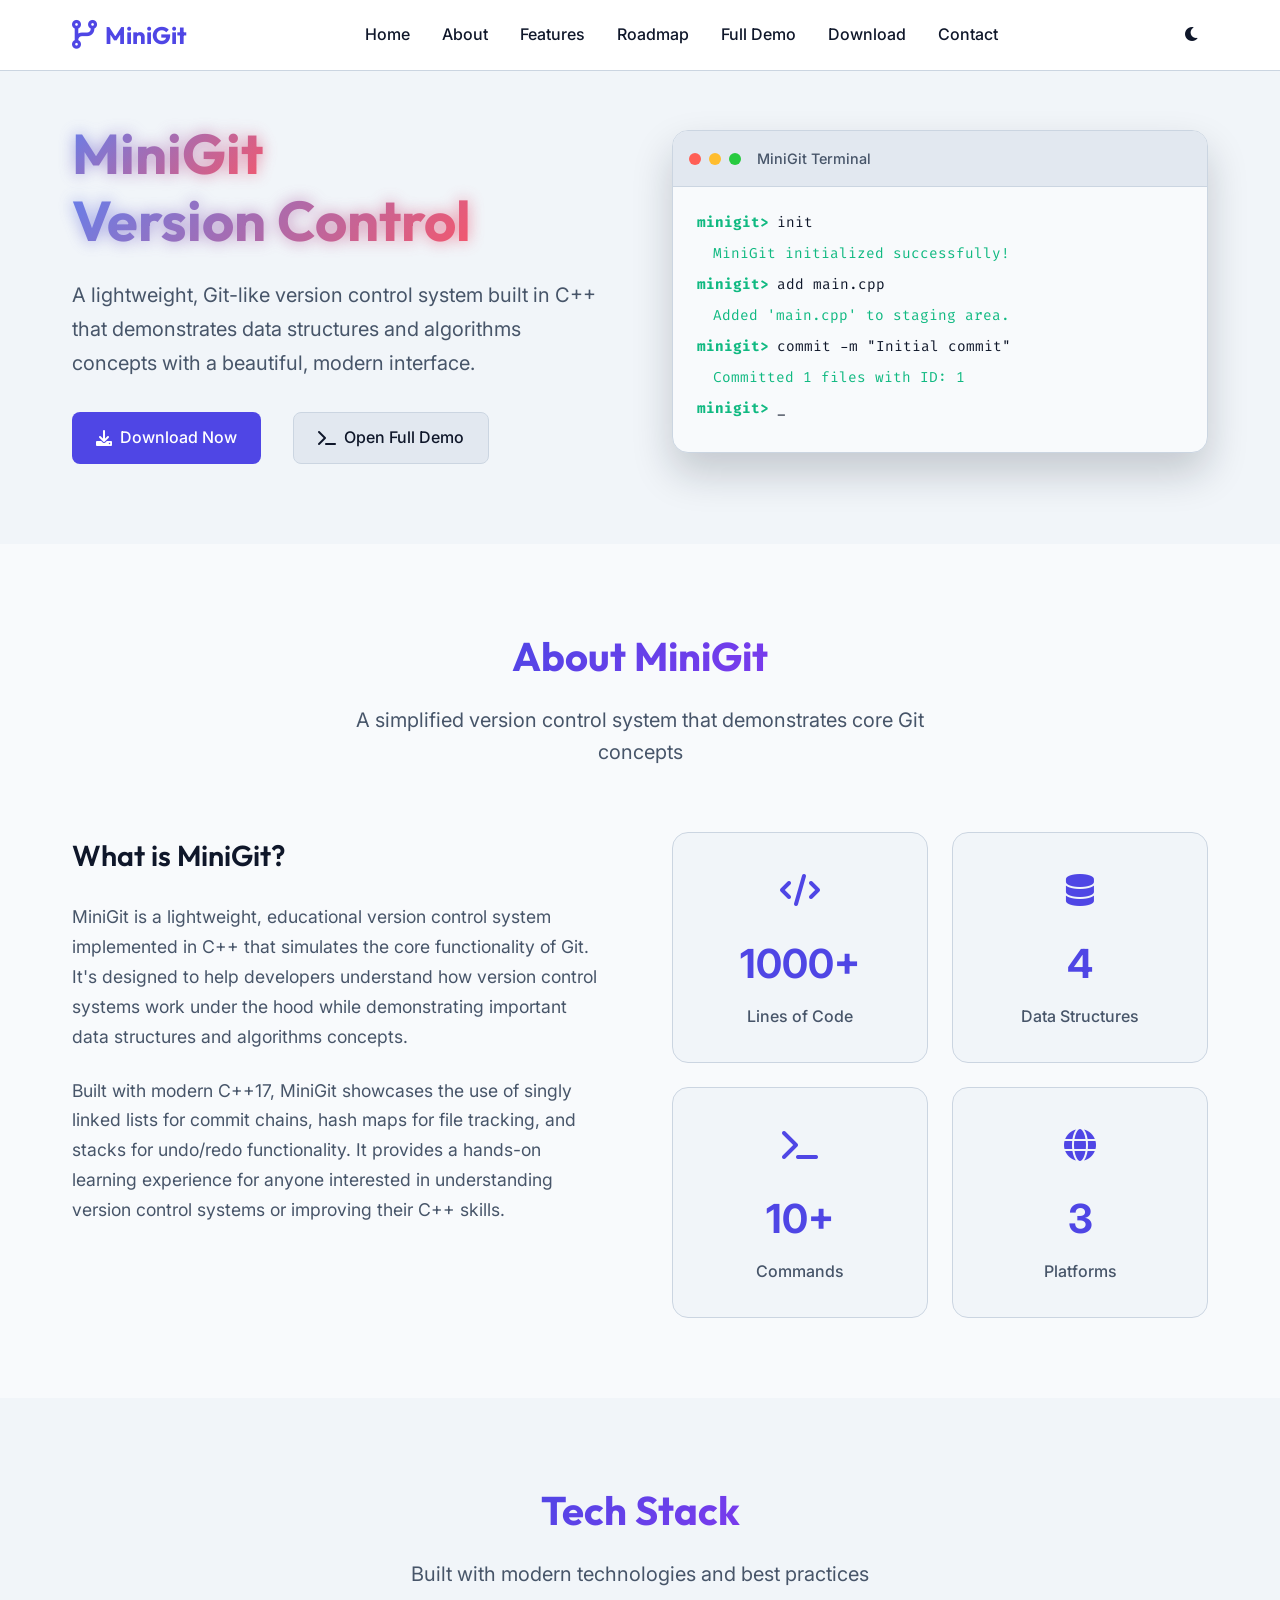
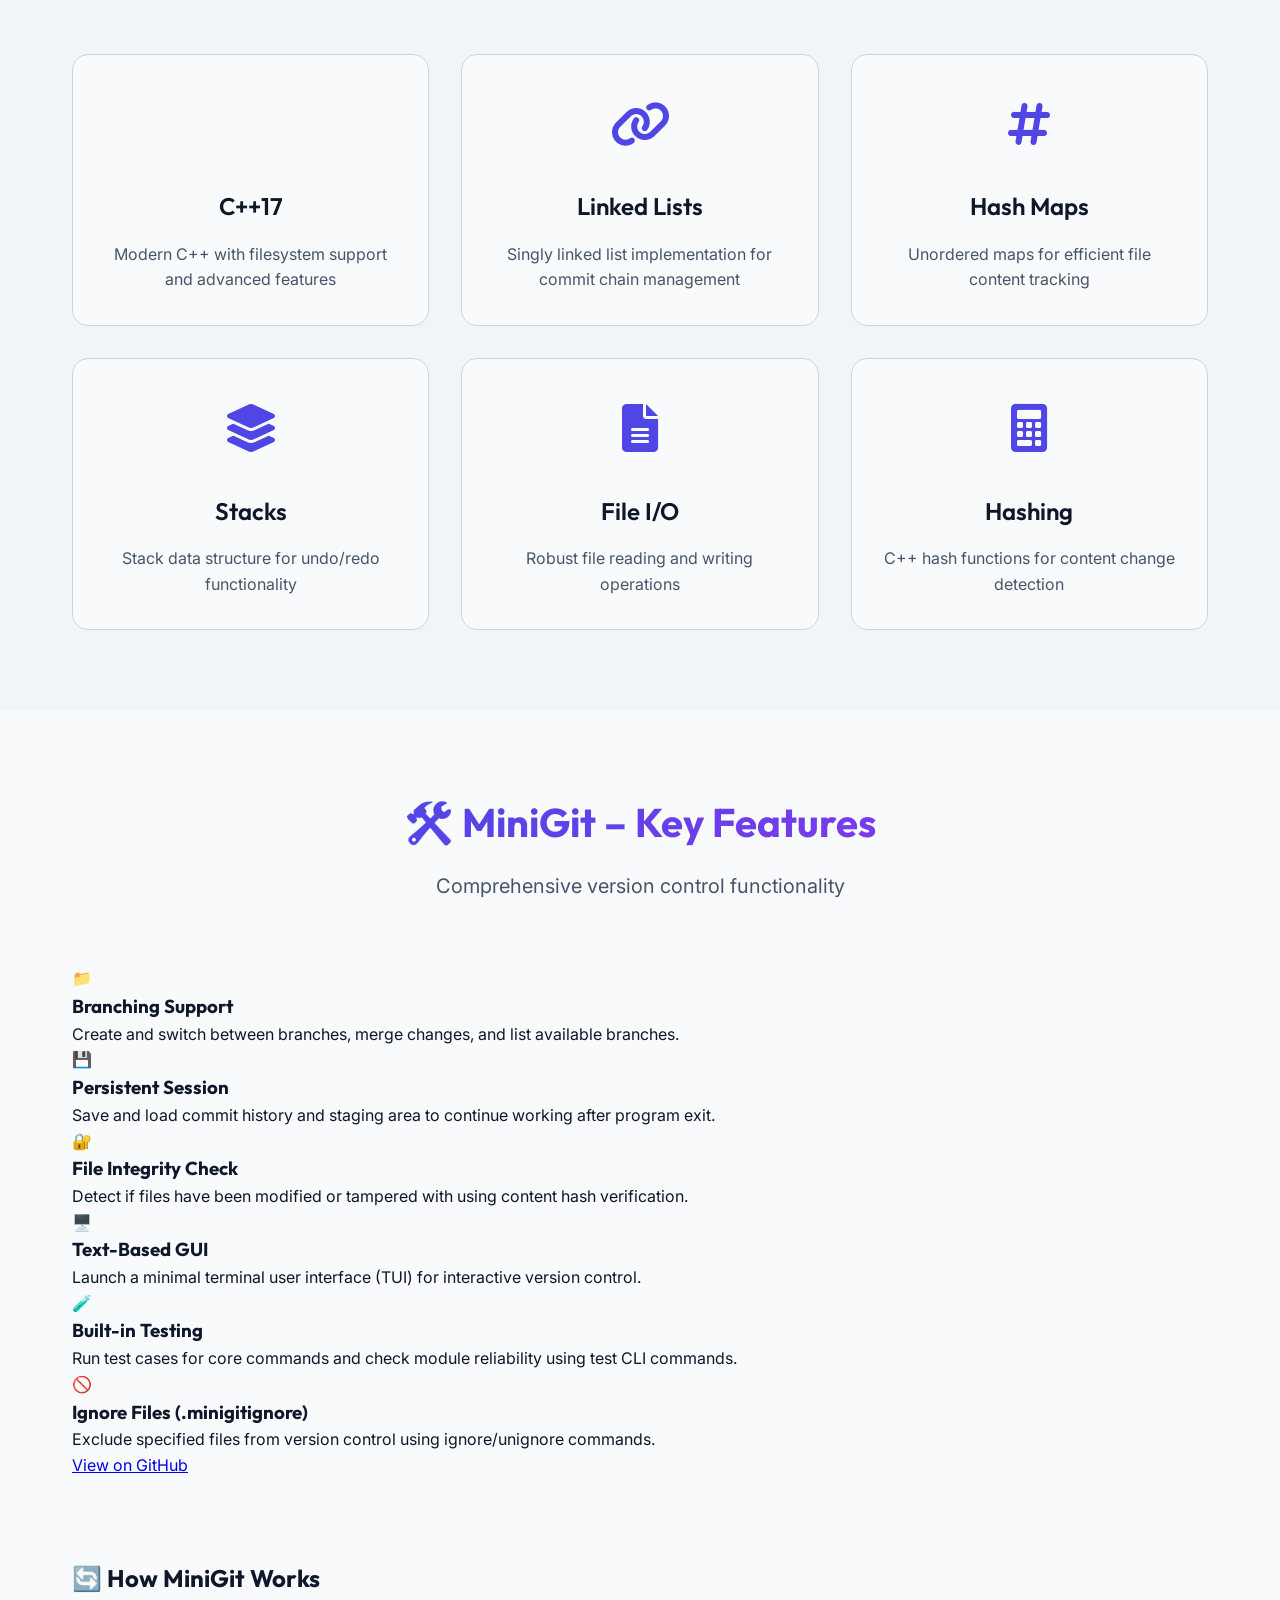
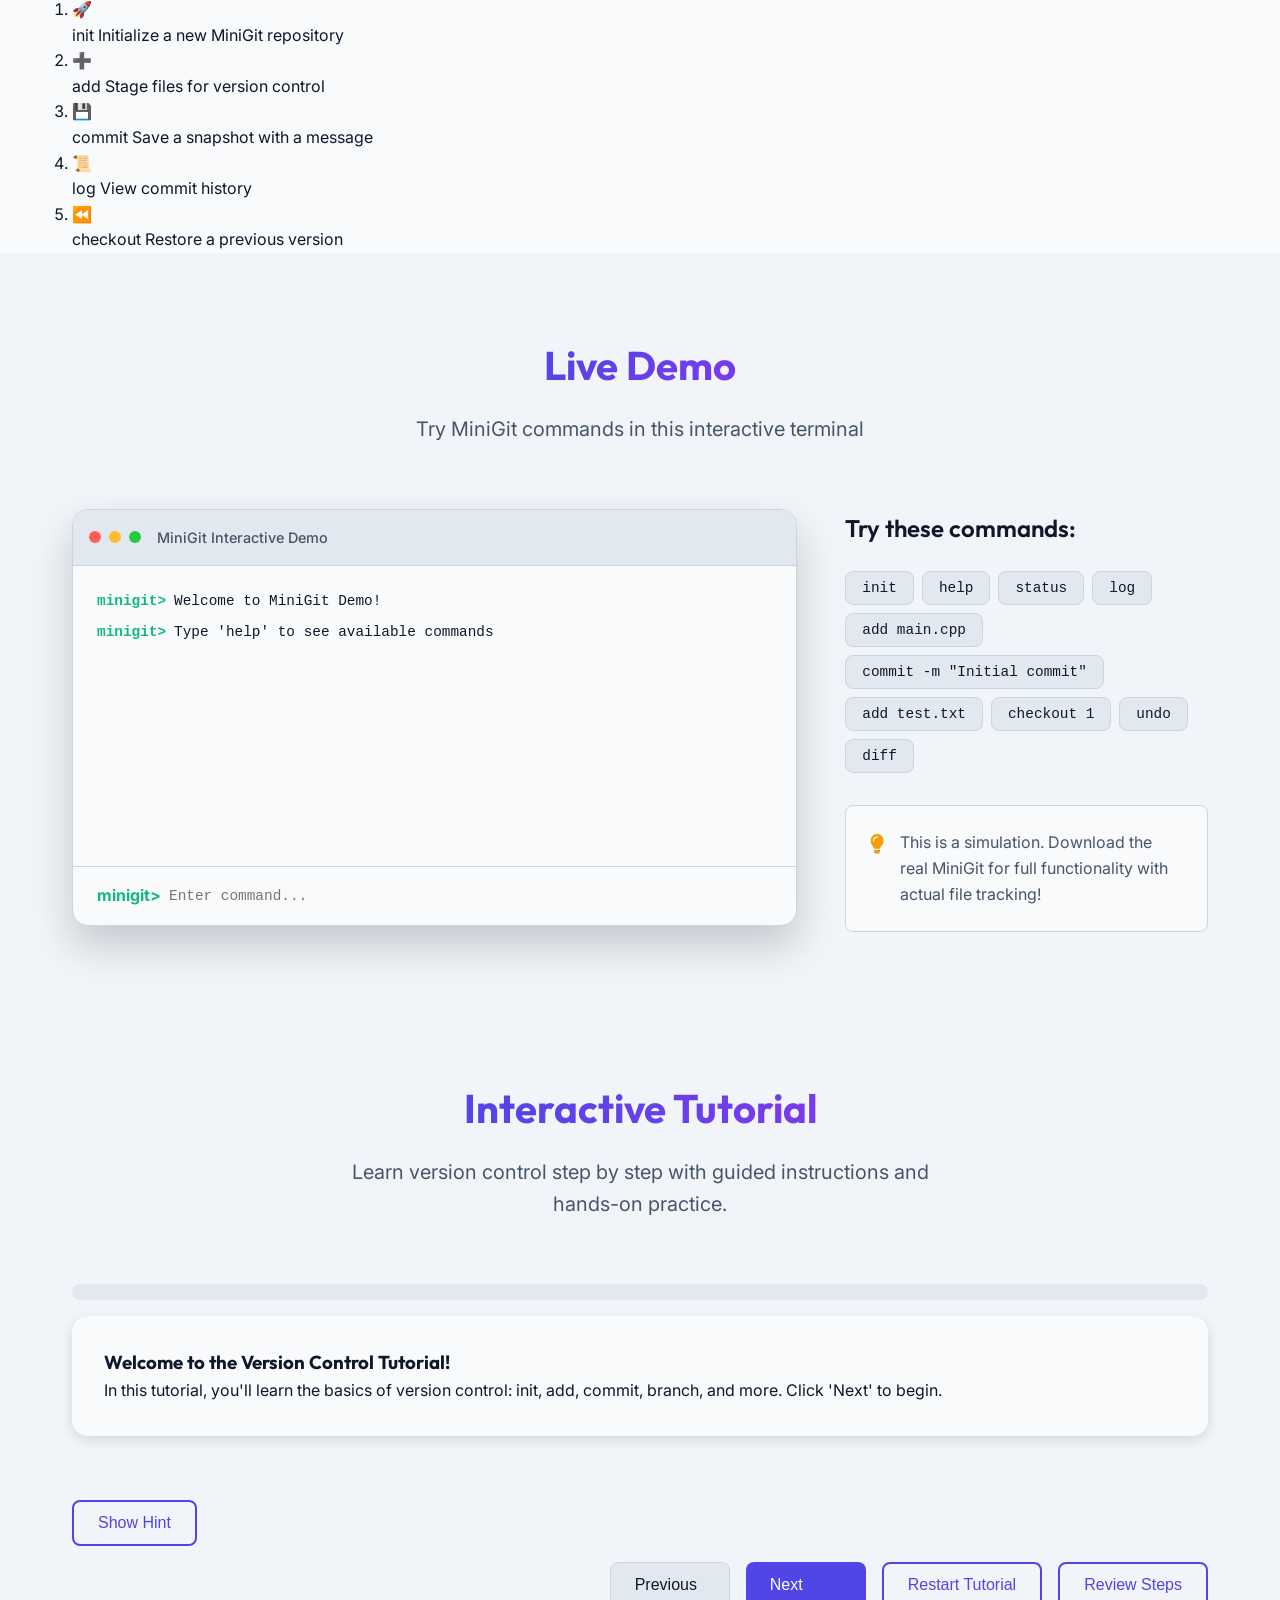
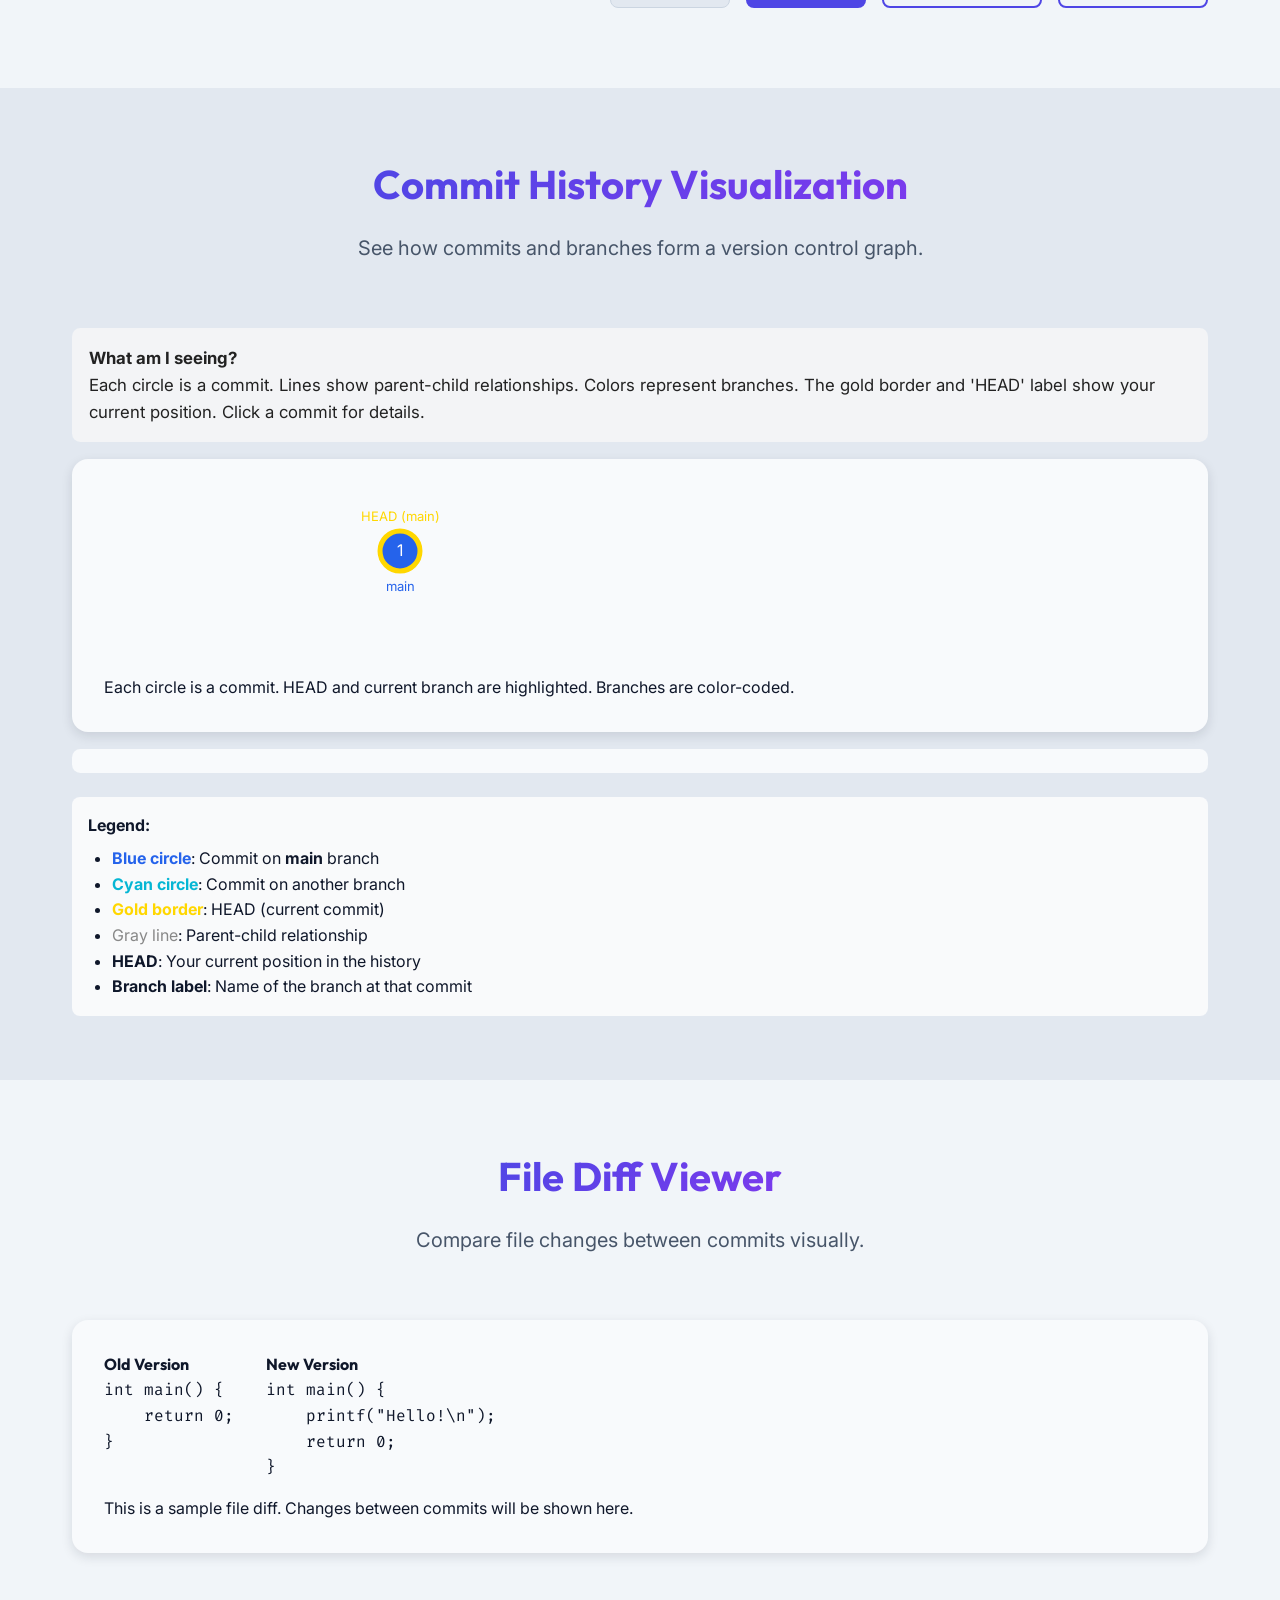
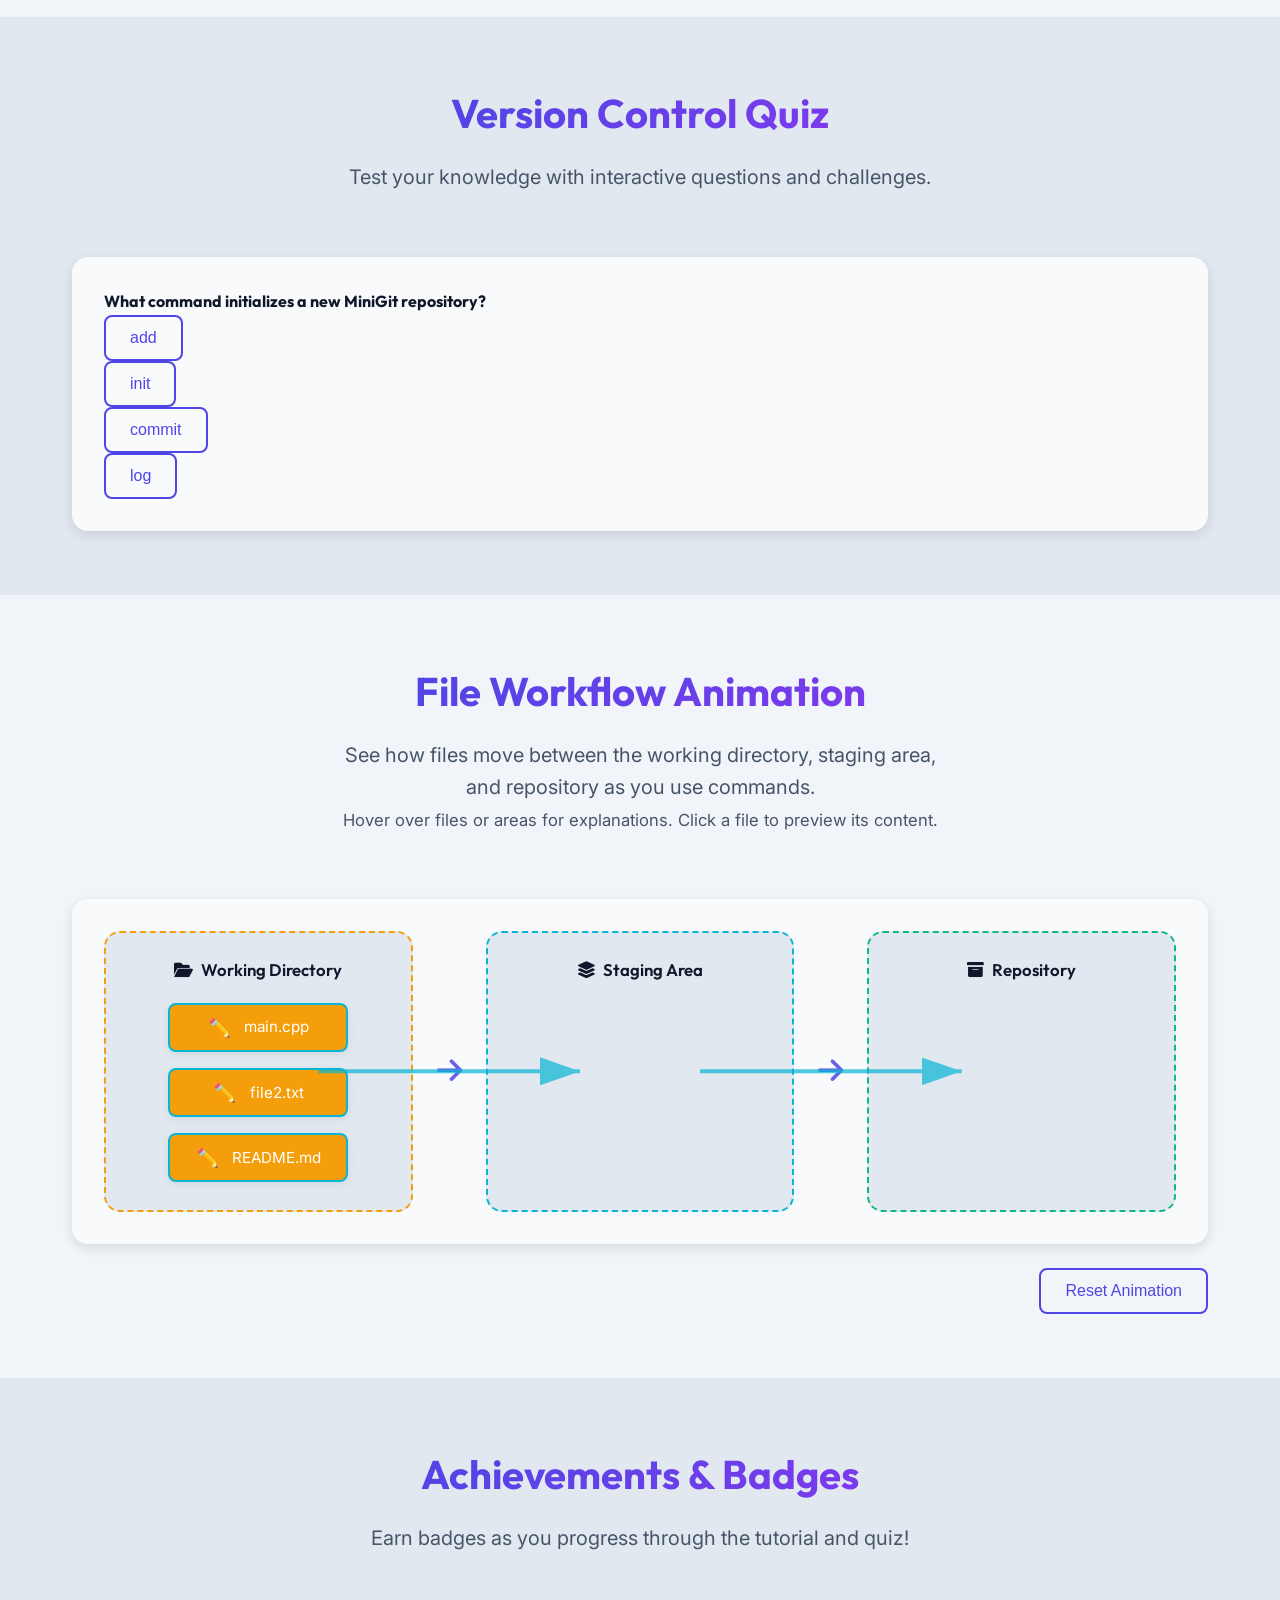
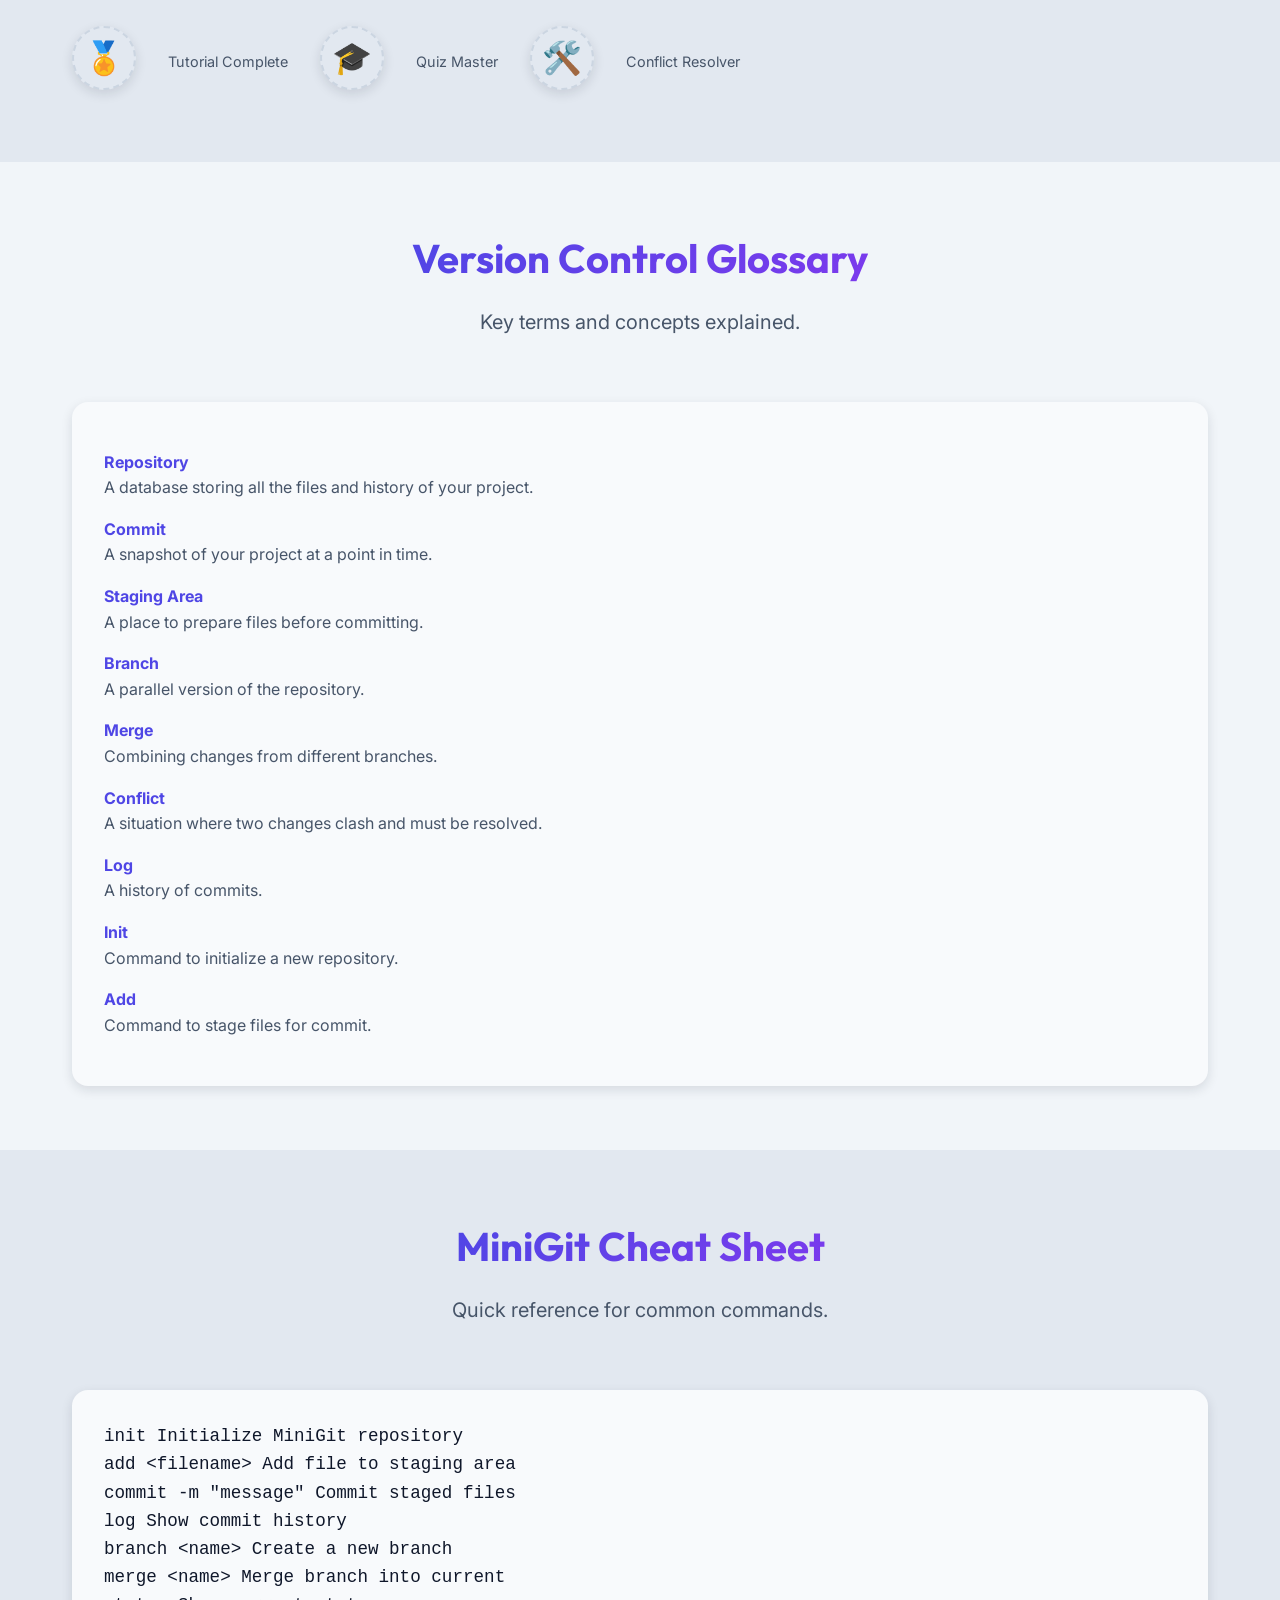
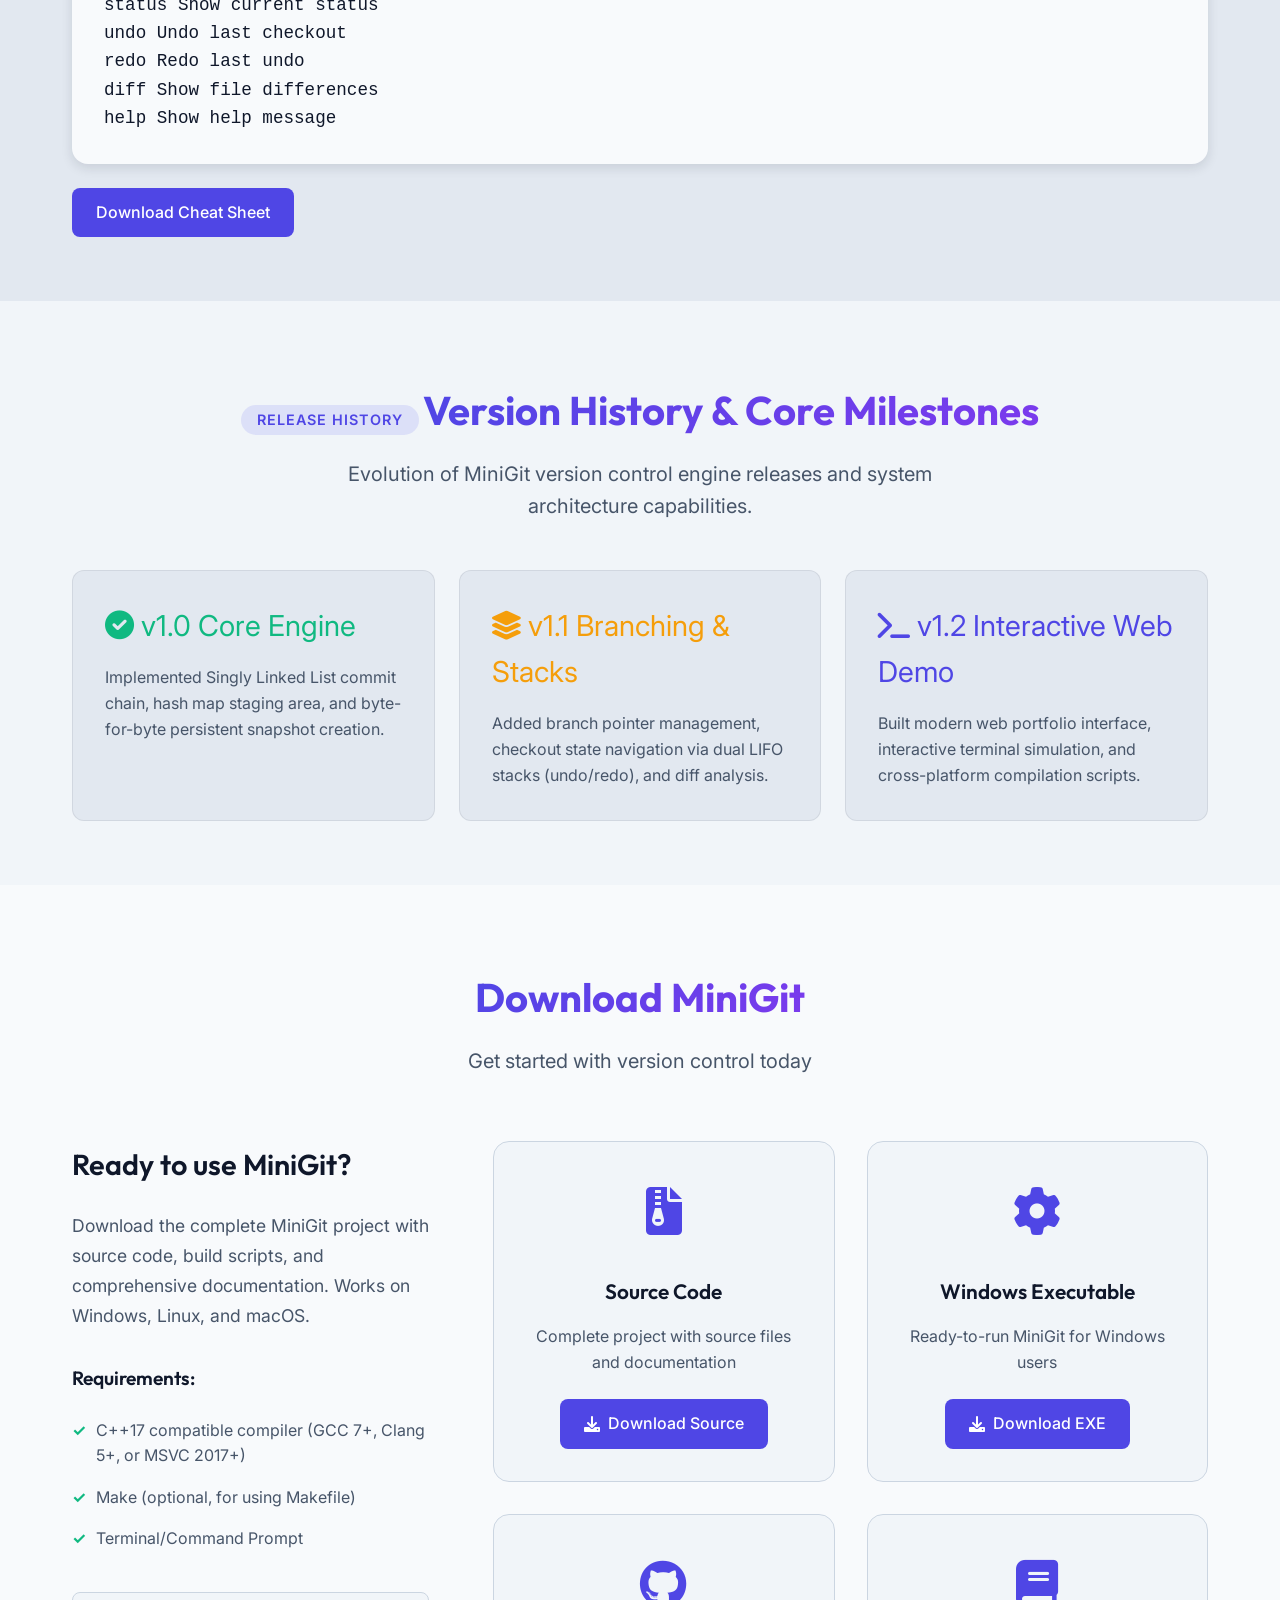
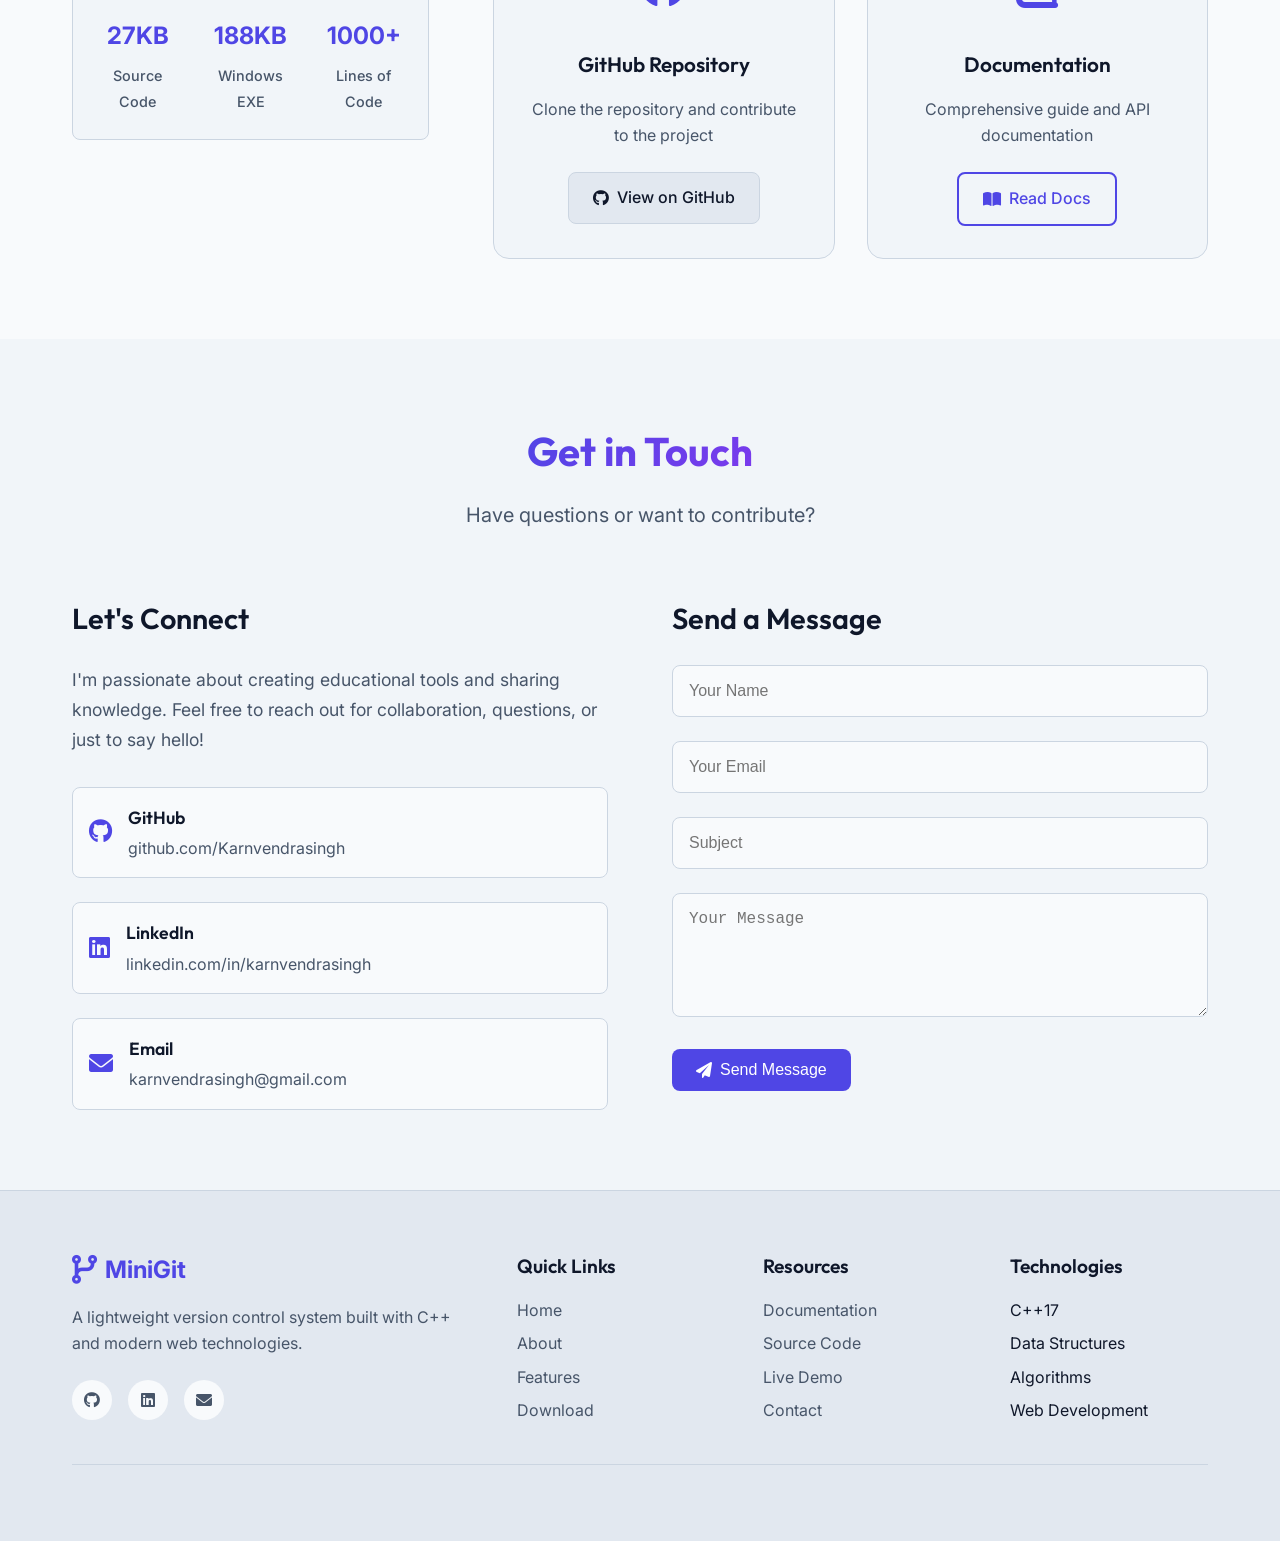
==== commit 04ce42a2: "fix: update EXE binary raw download URL, documentation link, repo link, and direct email dispatch fo" ====
--- a/index.html
+++ b/index.html
@@ -636,7 +636,7 @@
                             </div>
                             <h3>Windows Executable</h3>
                             <p>Ready-to-run MiniGit for Windows users</p>
-                            <a href="downloads/minigit.exe" class="btn btn-primary download-btn" download>
+                            <a href="https://github.com/Karnvendrasingh/Version-Control-System/raw/main/downloads/minigit.exe" class="btn btn-primary download-btn" download="minigit.exe" target="_blank" rel="noopener noreferrer">
                                 <i class="fas fa-download"></i>
                                 Download EXE
                             </a>
@@ -647,7 +647,7 @@
                             </div>
                             <h3>GitHub Repository</h3>
                             <p>Clone the repository and contribute to the project</p>
-                            <a href="#" class="btn btn-secondary download-btn" onclick="openGitHub()">
+                            <a href="https://github.com/Karnvendrasingh/Version-Control-System" class="btn btn-secondary download-btn" target="_blank" rel="noopener noreferrer">
                                 <i class="fab fa-github"></i>
                                 View on GitHub
                             </a>
@@ -658,7 +658,7 @@
                             </div>
                             <h3>Documentation</h3>
                             <p>Comprehensive guide and API documentation</p>
-                            <a href="#" class="btn btn-outline download-btn" onclick="openDocs()">
+                            <a href="https://github.com/Karnvendrasingh/Version-Control-System#readme" class="btn btn-outline download-btn" target="_blank" rel="noopener noreferrer">
                                 <i class="fas fa-book-open"></i>
                                 Read Docs
                             </a>
@@ -738,23 +738,24 @@
             </div>
         </section>
         <script>
-        // Formspree AJAX success message
         const contactForm = document.getElementById('contact-form');
         if (contactForm) {
-          contactForm.addEventListener('submit', async function(e) {
+          contactForm.addEventListener('submit', function(e) {
             e.preventDefault();
-            const formData = new FormData(contactForm);
-            const action = contactForm.getAttribute('action');
-            const response = await fetch(action, {
-              method: 'POST',
-              body: formData,
-              headers: { 'Accept': 'application/json' }
-            });
-            if (response.ok) {
-              contactForm.reset();
-              document.getElementById('form-success').style.display = 'block';
-            } else {
-              alert('There was a problem submitting your form. Please try again.');
+            const name = document.getElementById('name') ? document.getElementById('name').value : '';
+            const userEmail = document.getElementById('email') ? document.getElementById('email').value : '';
+            const subject = document.getElementById('subject') ? document.getElementById('subject').value : 'General Inquiry';
+            const msg = document.getElementById('message') ? document.getElementById('message').value : '';
+
+            const mailtoBody = encodeURIComponent(`Sender Name: ${name}\nSender Email: ${userEmail}\n\nMessage:\n${msg}`);
+            const mailtoSubject = encodeURIComponent(`[MiniGit Contact] ${subject}`);
+            
+            window.location.href = `mailto:karnvendrasingh@gmail.com?subject=${mailtoSubject}&body=${mailtoBody}`;
+            
+            const successEl = document.getElementById('form-success');
+            if (successEl) {
+              successEl.textContent = 'Thank you! Opening your email client to send your message to karnvendrasingh@gmail.com.';
+              successEl.style.display = 'block';
             }
           });
         }
